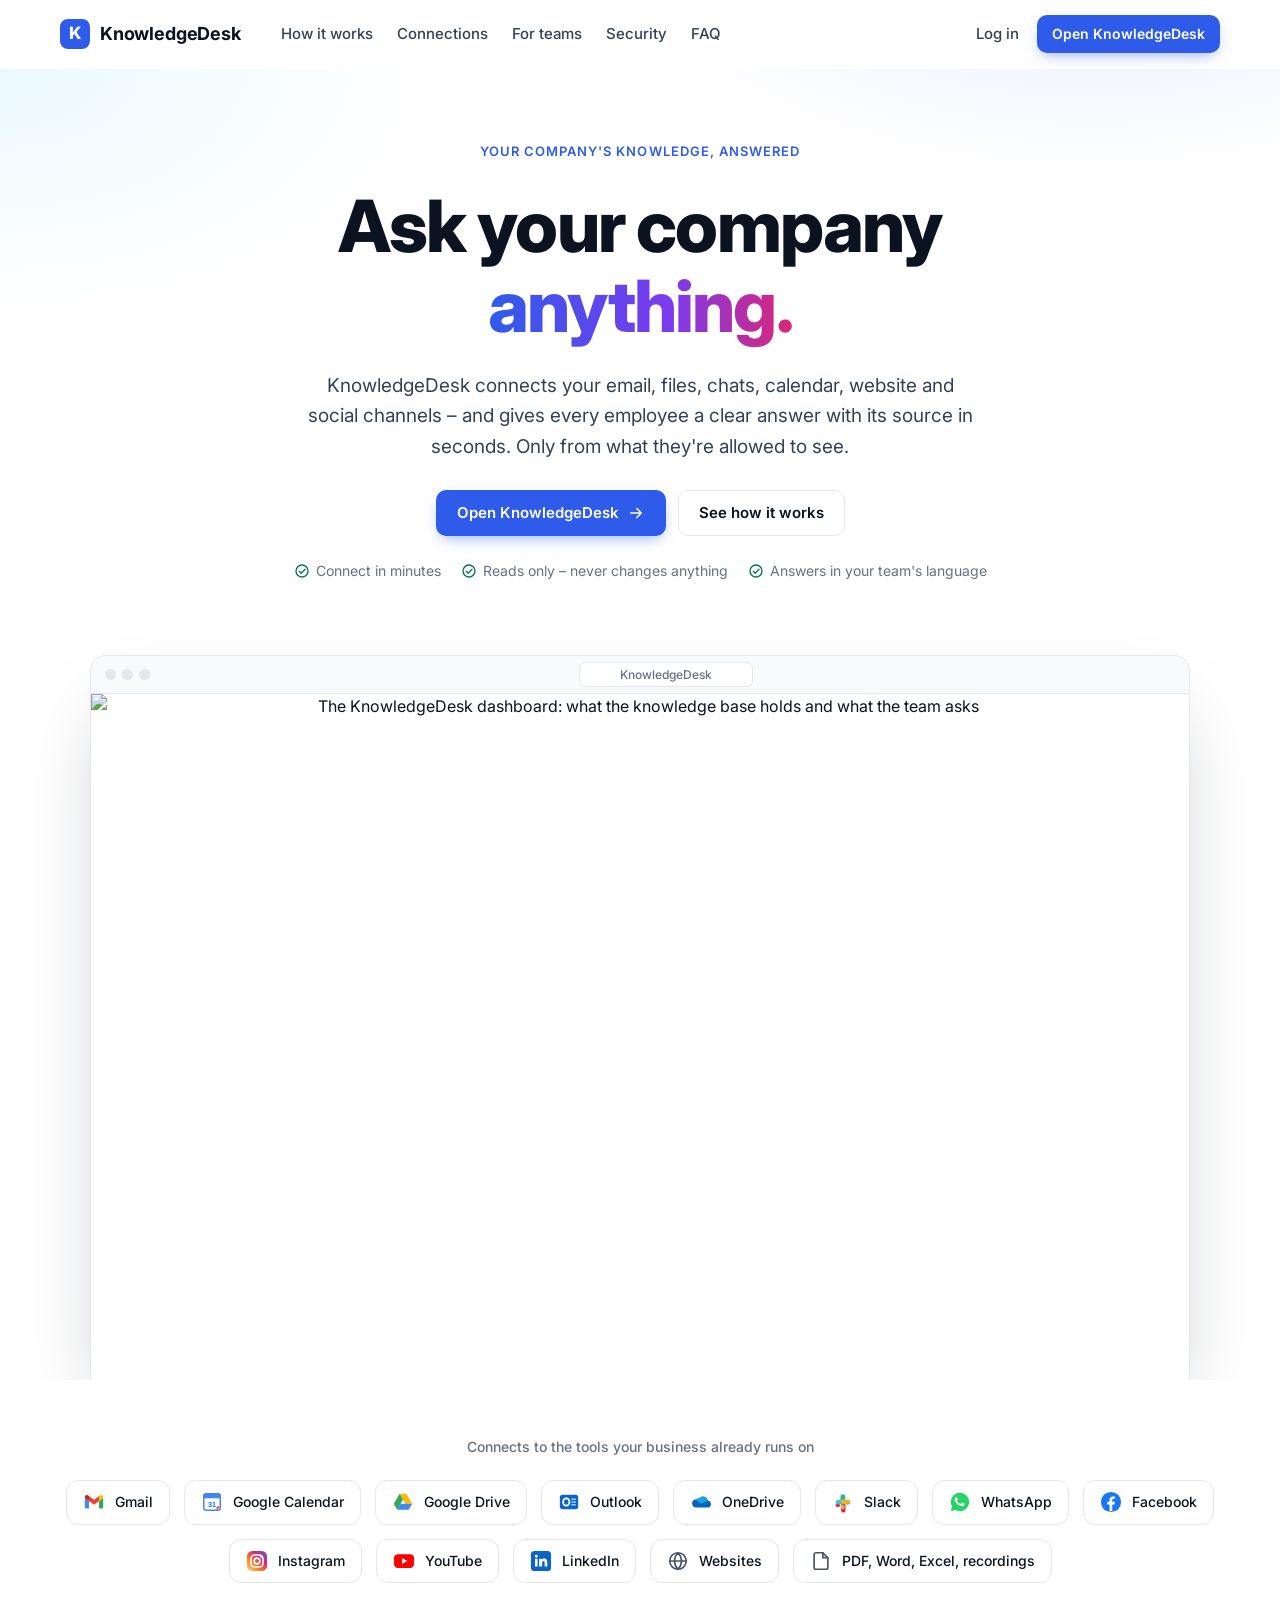
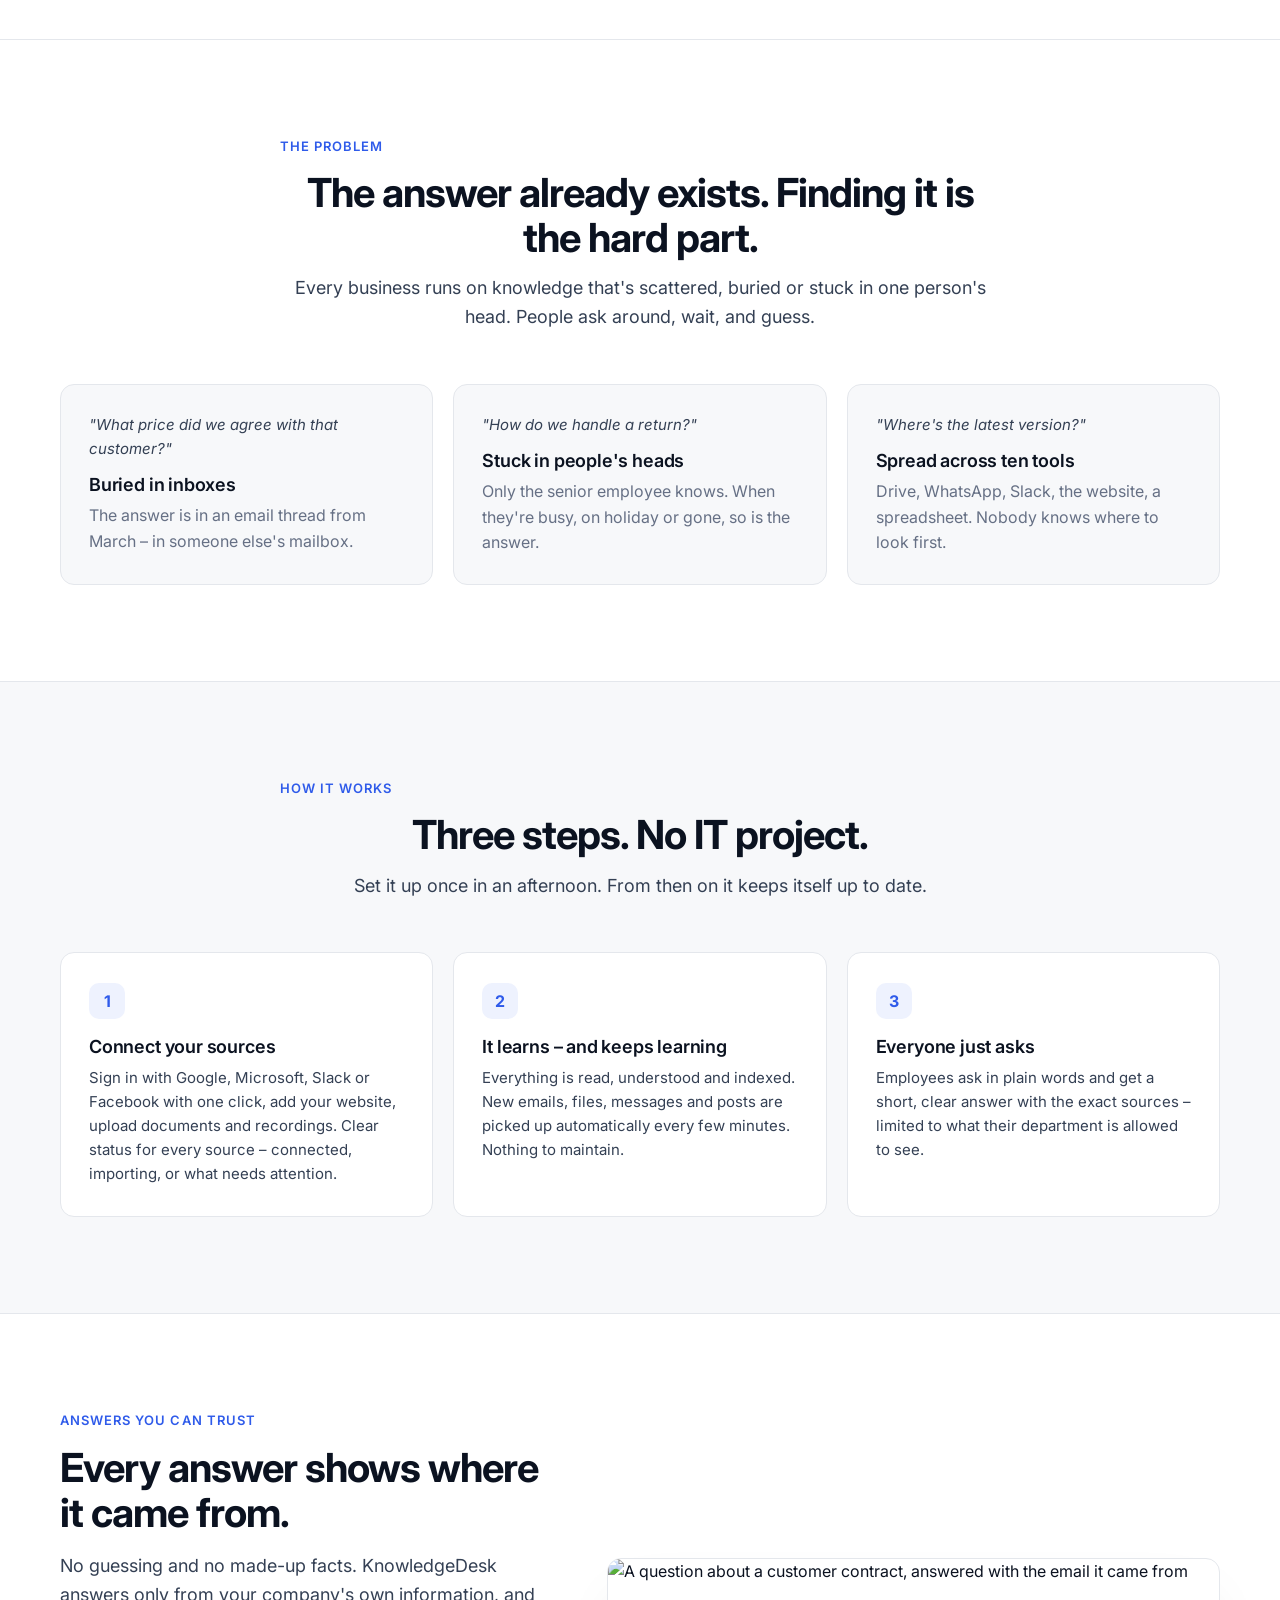
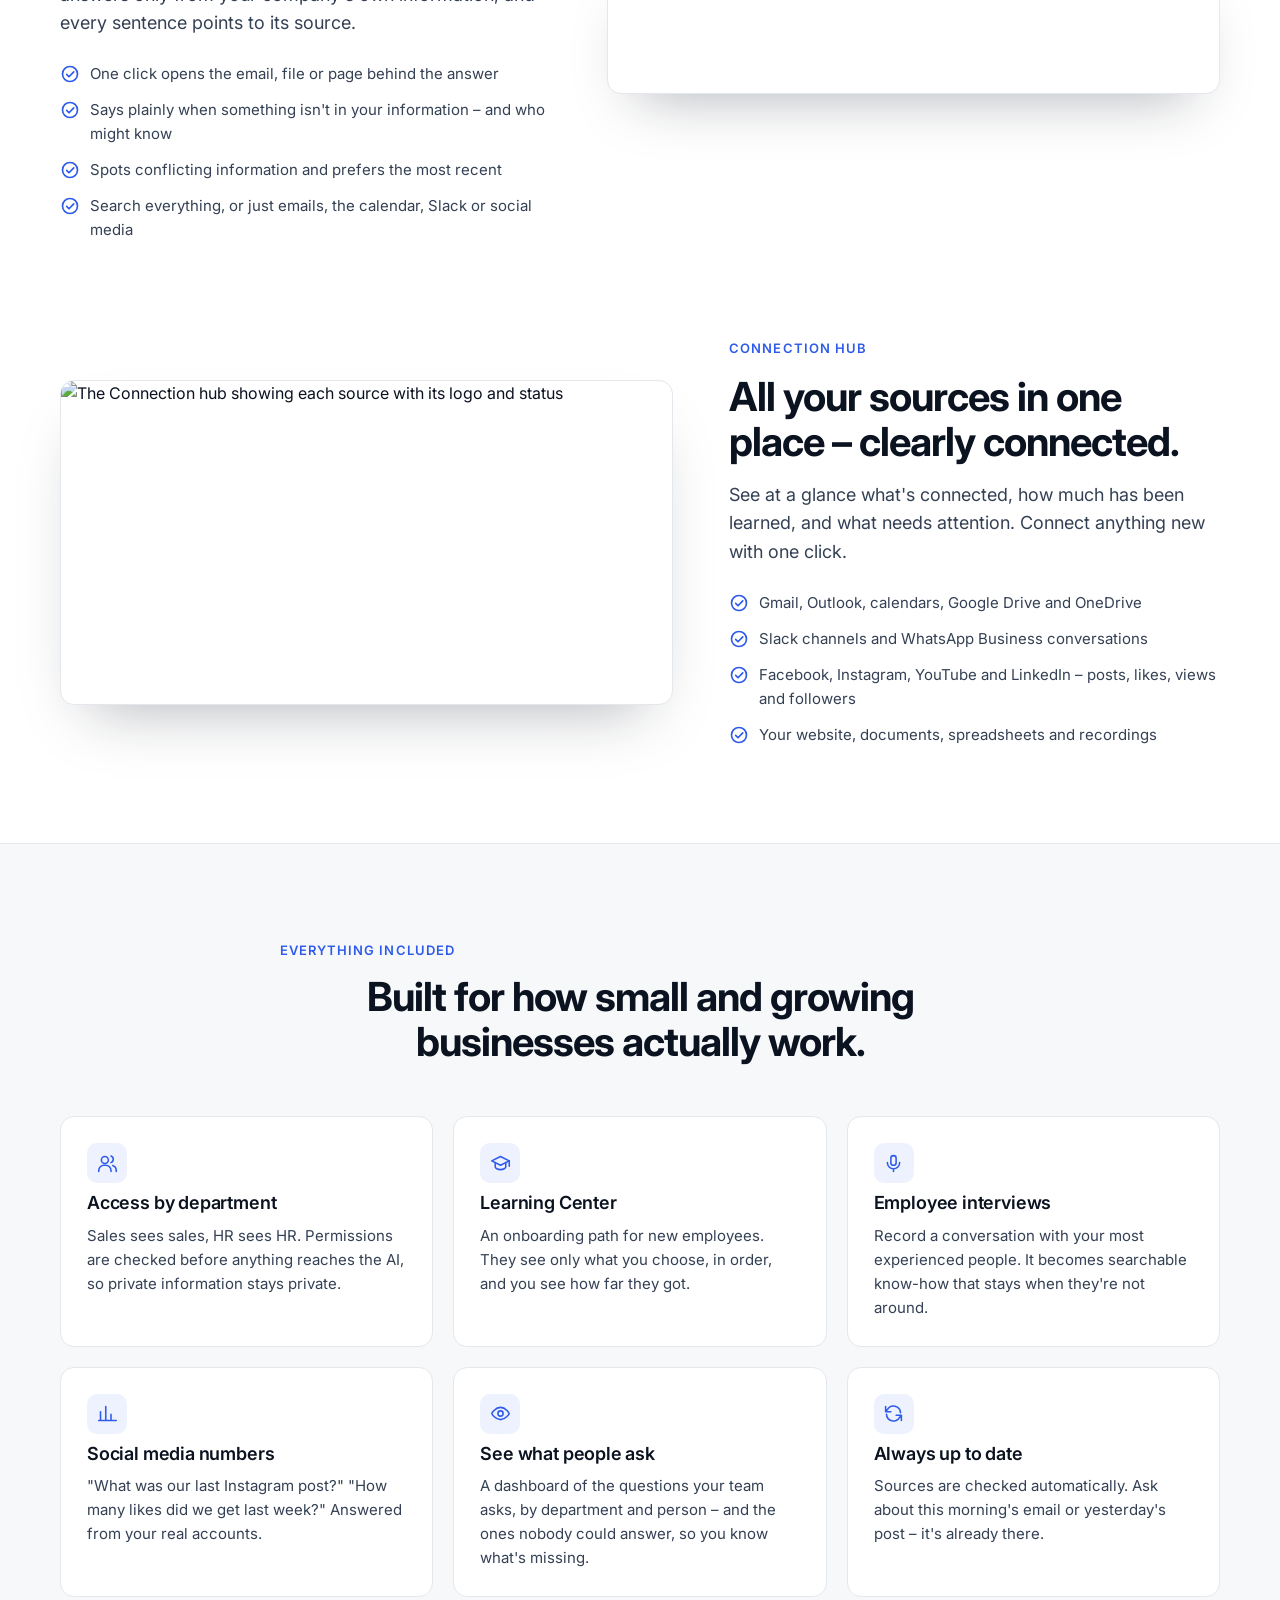
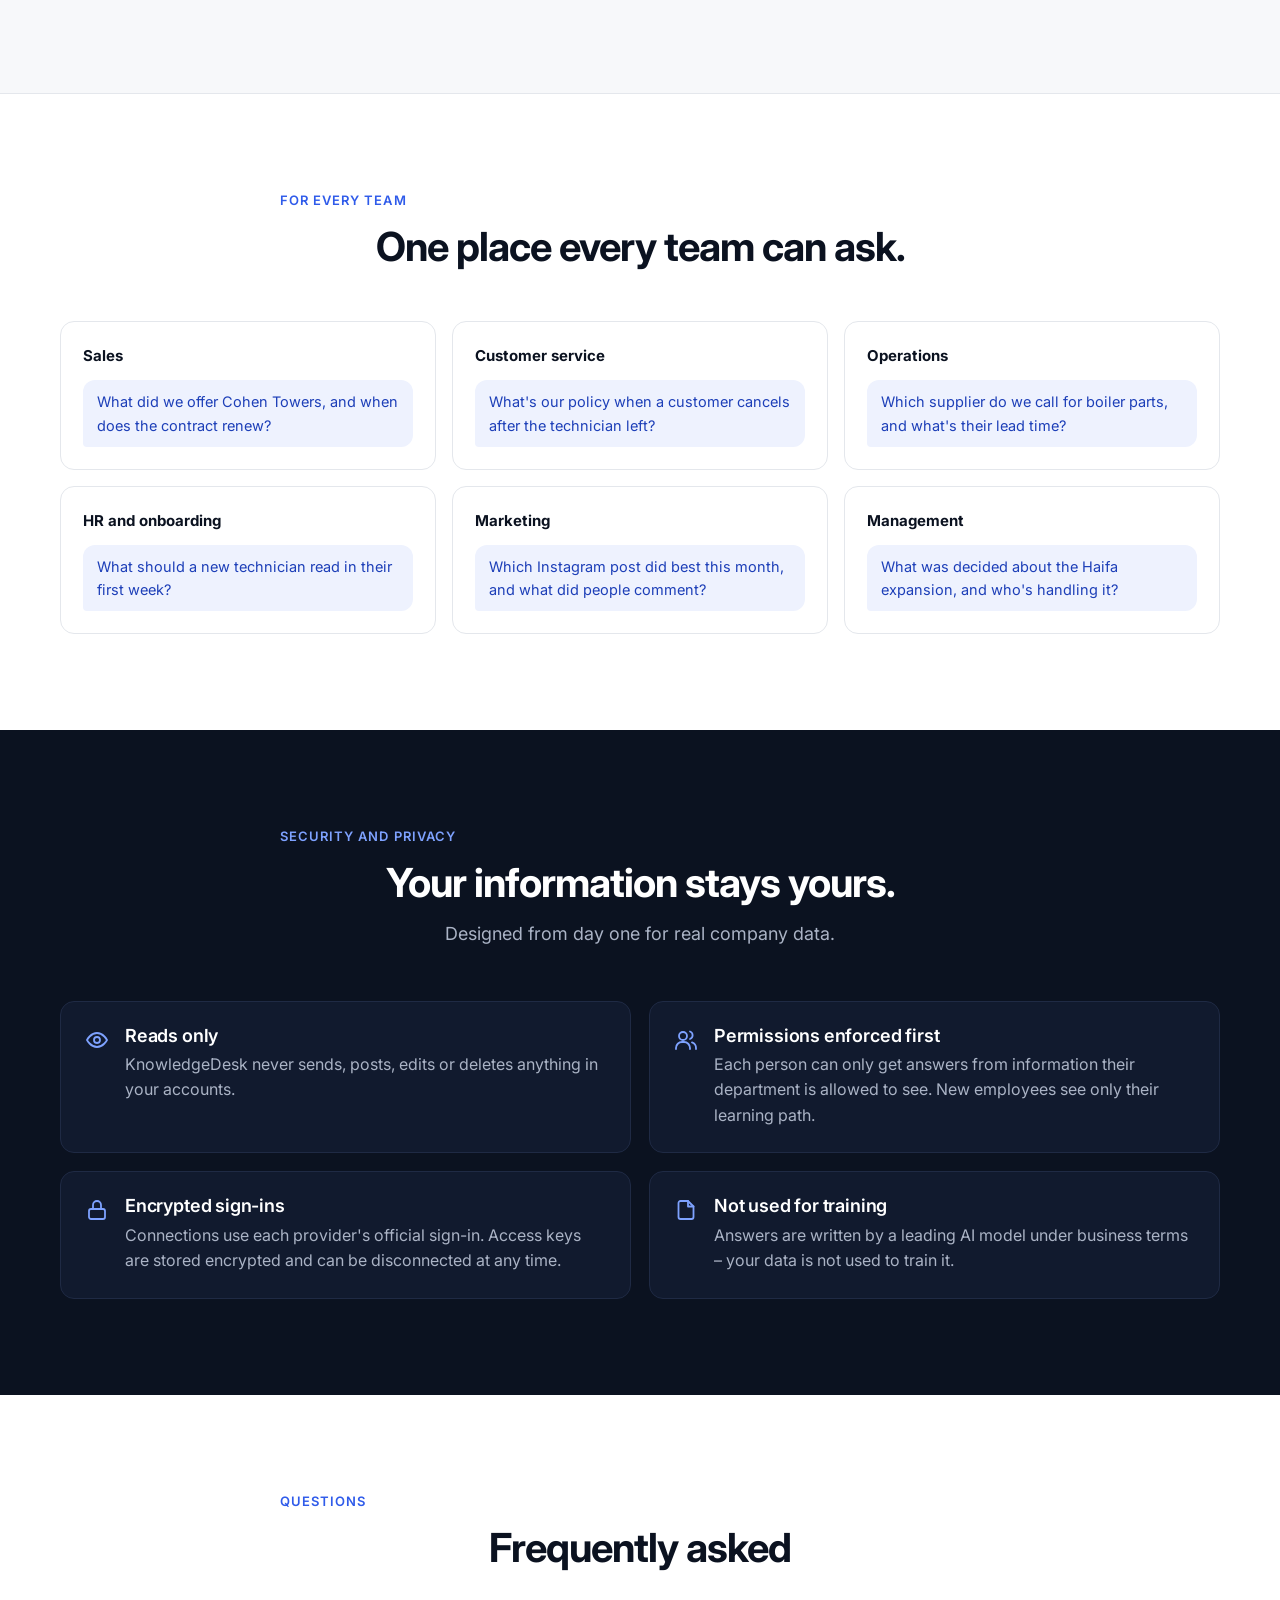
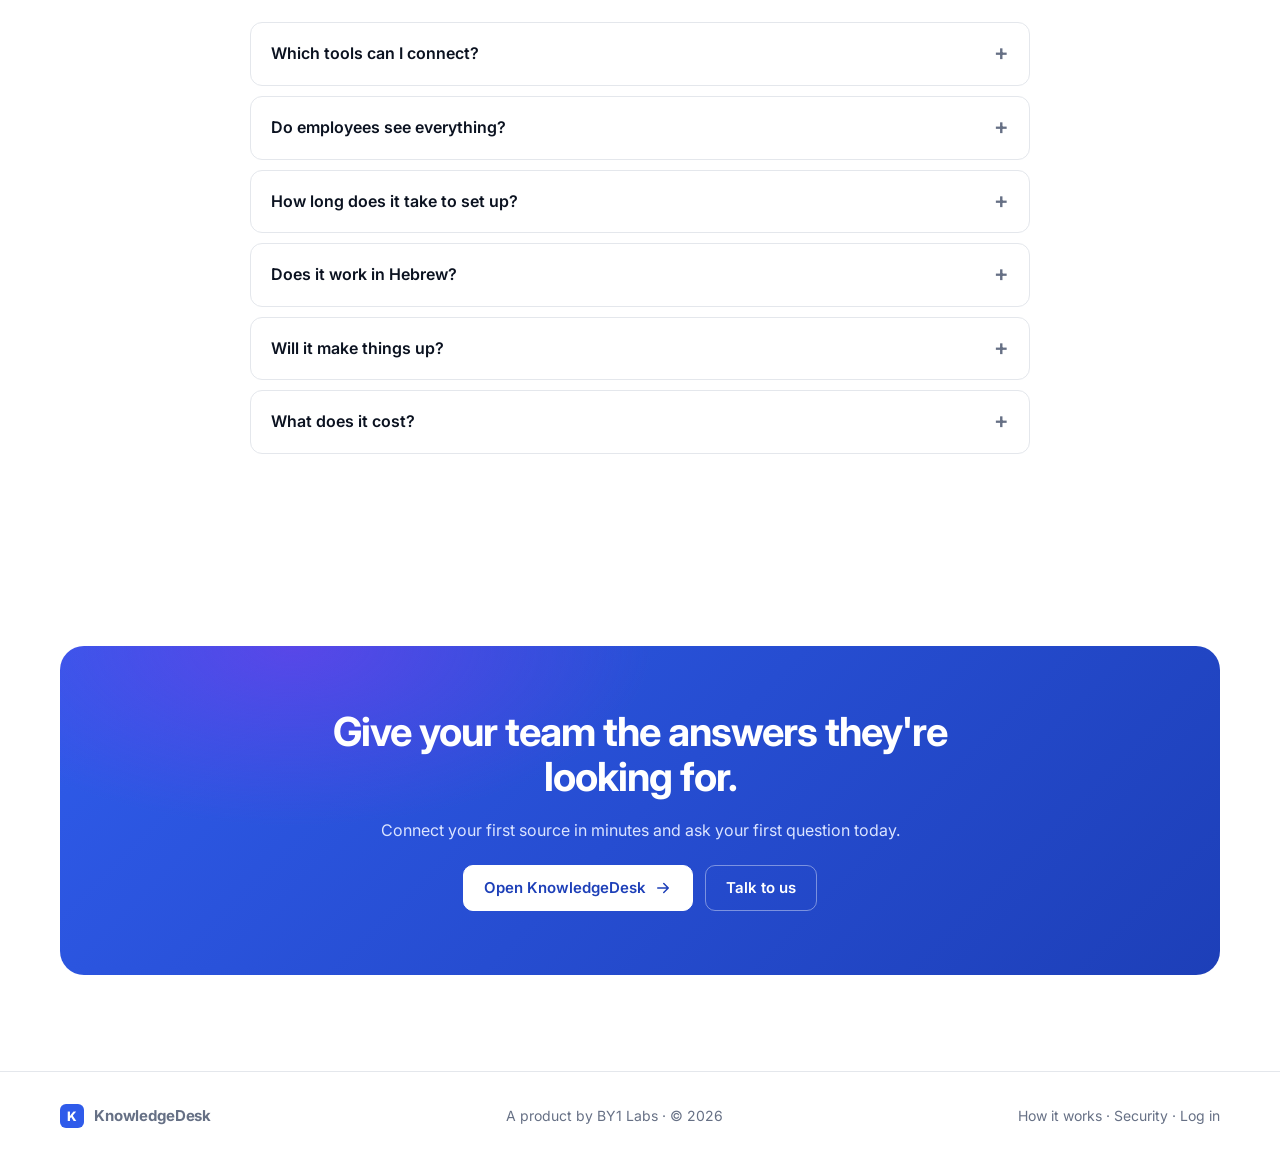
==== app/static/site/index.html @ 190771ae "v0.9.4: service logos everywhere, marketing page - Real logos for every connection (Gmail, Google Ca" ====
<!doctype html>
<html lang="en">
<head>
<meta charset="utf-8">
<meta name="viewport" content="width=device-width, initial-scale=1">
<title>KnowledgeDesk – Ask your company anything</title>
<meta name="description" content="KnowledgeDesk connects your email, files, chats, calendar, website and social channels, and gives every employee clear answers with sources – only from what they're allowed to see.">
<link rel="preconnect" href="https://fonts.googleapis.com">
<link rel="preconnect" href="https://fonts.gstatic.com" crossorigin>
<link href="https://fonts.googleapis.com/css2?family=Inter:wght@400;500;600;700;800&display=swap" rel="stylesheet">
<style>
  :root {
    --bg: #ffffff; --bg-2: #f7f8fa; --ink: #0b1220; --ink-2: #344054; --muted: #667085; --line: #e4e7ec;
    --accent: #2f5bea; --accent-2: #2349c9; --accent-soft: #eef2fe; --ok: #067647; --ok-soft: #ecfdf3;
    --dark: #0b1220; --dark-2: #111a2e; --radius: 14px;
  }
  * { box-sizing: border-box; }
  html { scroll-behavior: smooth; }
  body { margin: 0; font: 16px/1.6 Inter, system-ui, -apple-system, "Segoe UI", Roboto, Arial, sans-serif; color: var(--ink); background: var(--bg);
    -webkit-font-smoothing: antialiased; }
  a { color: inherit; }
  img { max-width: 100%; height: auto; display: block; }
  .wrap { width: min(1160px, 100% - 32px); margin: 0 auto; }
  h1, h2, h3 { letter-spacing: -.025em; line-height: 1.12; margin: 0; }
  h2 { font-size: clamp(28px, 4vw, 40px); font-weight: 700; }
  h3 { font-size: 18px; font-weight: 600; letter-spacing: -.01em; }
  p { margin: 0; }
  .eyebrow { display: inline-flex; align-items: center; gap: 8px; font-size: 13px; font-weight: 600; color: var(--accent); text-transform: uppercase; letter-spacing: .08em; }
  .lead { font-size: 18px; color: var(--ink-2); }
  .muted { color: var(--muted); }
  .btn { display: inline-flex; align-items: center; justify-content: center; gap: 8px; height: 46px; padding: 0 20px; border-radius: 10px; font-weight: 600;
    font-size: 15px; text-decoration: none; border: 1px solid transparent; cursor: pointer; transition: background .15s, border-color .15s, transform .15s; }
  .btn:hover { transform: translateY(-1px); }
  .btn.primary { background: var(--accent); color: #fff; box-shadow: 0 6px 16px -6px rgba(47, 91, 234, .6); }
  .btn.primary:hover { background: var(--accent-2); }
  .btn.ghost { background: #fff; border-color: var(--line); color: var(--ink); }
  .btn.ghost:hover { border-color: #c9ced8; }
  .btn.sm { height: 38px; padding: 0 14px; font-size: 14px; }
  .btn svg { width: 18px; height: 18px; }

  /* nav */
  header { position: sticky; top: 0; z-index: 10; background: rgba(255,255,255,.85); backdrop-filter: saturate(1.4) blur(10px); border-bottom: 1px solid transparent; transition: border-color .2s; }
  header.scrolled { border-bottom-color: var(--line); }
  .nav { display: flex; align-items: center; gap: 28px; height: 68px; }
  .logo { display: flex; align-items: center; gap: 10px; font-weight: 700; font-size: 18px; text-decoration: none; letter-spacing: -.01em; }
  .logo-mark { width: 30px; height: 30px; border-radius: 8px; background: var(--accent); color: #fff; display: grid; place-items: center; font-weight: 800; font-size: 17px; }
  .nav-links { display: flex; gap: 24px; margin-left: 12px; }
  .nav-links a { text-decoration: none; color: var(--ink-2); font-size: 15px; font-weight: 500; }
  .nav-links a:hover { color: var(--ink); }
  .nav-cta { margin-left: auto; display: flex; gap: 10px; align-items: center; }
  .nav-cta .login { text-decoration: none; font-weight: 500; font-size: 15px; color: var(--ink-2); padding: 0 8px; }
  @media (max-width: 900px) { .nav-links { display: none; } .nav-cta .login { display: none; } }
  .btn { white-space: nowrap; }
  .show-sm { display: none; }
  @media (max-width: 520px) { .hide-sm { display: none; } .show-sm { display: inline; } }

  /* hero */
  .hero { position: relative; overflow: hidden; padding: 72px 0 0; background:
    radial-gradient(800px 400px at 85% -10%, rgba(47,91,234,.12), transparent 60%),
    radial-gradient(700px 400px at 0% 0%, rgba(54,197,240,.10), transparent 60%); }
  .hero-grid { display: grid; gap: 24px; justify-items: center; text-align: center; }
  .hero h1 { font-size: clamp(40px, 6.4vw, 72px); font-weight: 800; max-width: 900px; }
  .hero h1 .grad { background: linear-gradient(90deg, #2f5bea, #7c3aed 60%, #db2777); -webkit-background-clip: text; background-clip: text; color: transparent; }
  .hero .lead { max-width: 680px; font-size: 19px; }
  .hero-ctas { display: flex; gap: 12px; flex-wrap: wrap; justify-content: center; margin-top: 4px; }
  .hero-notes { display: flex; gap: 20px; flex-wrap: wrap; justify-content: center; font-size: 14px; color: var(--muted); }
  .hero-notes span { display: inline-flex; align-items: center; gap: 6px; }
  .hero-notes svg { width: 16px; height: 16px; color: var(--ok); }
  .shot { margin-top: 48px; border-radius: 16px 16px 0 0; border: 1px solid var(--line); border-bottom: 0; background: #fff; overflow: hidden;
    box-shadow: 0 40px 80px -30px rgba(16, 24, 40, .35), 0 0 0 8px rgba(255,255,255,.6); width: min(1100px, 100%); }
  .shot .bar { display: flex; align-items: center; gap: 6px; height: 38px; padding: 0 14px; border-bottom: 1px solid var(--line); background: #f9fafb; }
  .shot .bar i { width: 11px; height: 11px; border-radius: 50%; background: #e4e7ec; }
  .shot .bar b { margin: 0 auto; font-size: 12px; font-weight: 500; color: var(--muted); background: #fff; border: 1px solid var(--line); border-radius: 6px; padding: 2px 40px; }

  /* logos */
  .logos { padding: 56px 0; border-bottom: 1px solid var(--line); }
  .logos p { text-align: center; font-size: 14px; font-weight: 500; color: var(--muted); margin-bottom: 22px; }
  .logo-row { display: flex; flex-wrap: wrap; justify-content: center; gap: 14px; }
  .logo-chip { display: inline-flex; align-items: center; gap: 10px; padding: 10px 16px; border: 1px solid var(--line); border-radius: 12px; background: #fff; font-size: 14px; font-weight: 500; }
  .logo-chip svg { width: 22px; height: 22px; }

  section.block { padding: 96px 0; }
  .center { text-align: center; }
  .head { display: grid; gap: 14px; max-width: 720px; margin: 0 auto 52px; text-align: center; }

  /* problem */
  .problems { display: grid; grid-template-columns: repeat(3, 1fr); gap: 20px; }
  .problem { padding: 28px; border-radius: var(--radius); background: var(--bg-2); border: 1px solid var(--line); }
  .problem .q { font-size: 15px; color: var(--ink-2); font-style: italic; margin-bottom: 14px; }
  .problem h3 { margin-bottom: 8px; }

  /* steps */
  .steps { display: grid; grid-template-columns: repeat(3, 1fr); gap: 20px; counter-reset: s; }
  .step { position: relative; padding: 30px 28px; border-radius: var(--radius); border: 1px solid var(--line); background: #fff; }
  .step .n { width: 36px; height: 36px; border-radius: 10px; background: var(--accent-soft); color: var(--accent); font-weight: 700; display: grid; place-items: center; margin-bottom: 18px; }
  .step h3 { margin-bottom: 8px; }
  .step p { color: var(--ink-2); font-size: 15px; }

  /* feature split */
  .split { display: grid; grid-template-columns: 1fr 1.25fr; gap: 56px; align-items: center; }
  .split.rev { grid-template-columns: 1.25fr 1fr; }
  .split.rev .text { order: 2; }
  .split .text { display: grid; gap: 16px; }
  .split ul { list-style: none; padding: 0; margin: 8px 0 0; display: grid; gap: 12px; }
  .split li { display: flex; gap: 10px; color: var(--ink-2); font-size: 15px; }
  .split li svg { flex: none; width: 20px; height: 20px; color: var(--accent); margin-top: 2px; }
  .frame { border-radius: 14px; overflow: hidden; border: 1px solid var(--line); box-shadow: 0 30px 60px -30px rgba(16, 24, 40, .35); background: #fff; }

  /* features grid */
  .features { display: grid; grid-template-columns: repeat(3, 1fr); gap: 20px; }
  .feature { padding: 26px; border-radius: var(--radius); border: 1px solid var(--line); background: #fff; display: grid; gap: 10px; align-content: start; }
  .feature .ico { width: 40px; height: 40px; border-radius: 10px; display: grid; place-items: center; background: var(--accent-soft); color: var(--accent); }
  .feature .ico svg { width: 21px; height: 21px; }
  .feature p { color: var(--ink-2); font-size: 15px; }

  /* teams */
  .tinted { background: var(--bg-2); border-top: 1px solid var(--line); border-bottom: 1px solid var(--line); }
  .teams { display: grid; grid-template-columns: repeat(3, 1fr); gap: 16px; }
  .team { background: #fff; border: 1px solid var(--line); border-radius: var(--radius); padding: 22px; display: grid; gap: 12px; }
  .team b { font-size: 15px; }
  .bubble { background: var(--accent-soft); color: #1d3fb8; border-radius: 12px 12px 12px 4px; padding: 10px 14px; font-size: 14.5px; }

  /* security */
  .dark { background: var(--dark); color: #e6e9f0; }
  .dark h2 { color: #fff; }
  .dark .lead, .dark p { color: #aab3c5; }
  .sec-grid { display: grid; grid-template-columns: repeat(2, 1fr); gap: 18px; }
  .sec { padding: 24px; border-radius: var(--radius); background: var(--dark-2); border: 1px solid #1f2a44; display: flex; gap: 16px; }
  .sec svg { flex: none; width: 24px; height: 24px; color: #7ea2ff; margin-top: 2px; }
  .sec h3 { color: #fff; margin-bottom: 6px; }

  /* faq */
  .faq { max-width: 780px; margin: 0 auto; display: grid; gap: 10px; }
  details { border: 1px solid var(--line); border-radius: 12px; padding: 0 20px; background: #fff; }
  summary { cursor: pointer; list-style: none; padding: 18px 0; font-weight: 600; display: flex; justify-content: space-between; gap: 16px; }
  summary::-webkit-details-marker { display: none; }
  summary::after { content: "+"; font-size: 22px; line-height: 1; color: var(--muted); }
  details[open] summary::after { content: "–"; }
  details p { padding: 0 0 18px; color: var(--ink-2); }

  /* cta */
  .cta { padding: 96px 0; }
  .cta-box { border-radius: 24px; padding: 64px 32px; text-align: center; color: #fff; display: grid; gap: 18px; justify-items: center;
    background: radial-gradient(600px 300px at 20% 0%, rgba(124,58,237,.55), transparent 60%), linear-gradient(135deg, #2f5bea, #1d3fb8); }
  .cta-box h2 { color: #fff; max-width: 640px; }
  .cta-box p { color: #dbe4ff; max-width: 560px; }
  .cta-box .btn.ghost { background: transparent; color: #fff; border-color: rgba(255,255,255,.4); }
  footer { border-top: 1px solid var(--line); padding: 32px 0; font-size: 14px; color: var(--muted); }
  footer .wrap { display: flex; justify-content: space-between; gap: 16px; flex-wrap: wrap; align-items: center; }
  footer a { text-decoration: none; }
  footer a:hover { color: var(--ink); }

  @media (max-width: 900px) {
    .problems, .steps, .features, .teams, .sec-grid { grid-template-columns: 1fr; }
    .split, .split.rev { grid-template-columns: 1fr; gap: 28px; }
    .split.rev .text { order: 0; }
    section.block { padding: 64px 0; }
    .hero { padding-top: 48px; }
  }
</style>
</head>
<body>
<svg width="0" height="0" style="position:absolute" aria-hidden="true">
  <symbol id="i-check" viewBox="0 0 24 24" fill="none" stroke="currentColor" stroke-width="2" stroke-linecap="round" stroke-linejoin="round"><circle cx="12" cy="12" r="9"/><path d="m8 12.5 2.8 2.8L16.5 9.5"/></symbol>
  <symbol id="i-arrow" viewBox="0 0 24 24" fill="none" stroke="currentColor" stroke-width="2" stroke-linecap="round" stroke-linejoin="round"><path d="M5 12h14M13 6l6 6-6 6"/></symbol>
  <symbol id="i-quote" viewBox="0 0 24 24" fill="none" stroke="currentColor" stroke-width="1.8" stroke-linecap="round" stroke-linejoin="round"><path d="M21 15a2 2 0 0 1-2 2H8l-5 4V5a2 2 0 0 1 2-2h14a2 2 0 0 1 2 2z"/><path d="M8 9h8M8 13h5"/></symbol>
  <symbol id="i-lock" viewBox="0 0 24 24" fill="none" stroke="currentColor" stroke-width="1.8" stroke-linecap="round" stroke-linejoin="round"><rect x="4" y="11" width="16" height="10" rx="2"/><path d="M8 11V7a4 4 0 0 1 8 0v4"/></symbol>
  <symbol id="i-refresh" viewBox="0 0 24 24" fill="none" stroke="currentColor" stroke-width="1.8" stroke-linecap="round" stroke-linejoin="round"><path d="M20 11a8 8 0 0 0-14.9-3.5L3 10M3 4v6h6M4 13a8 8 0 0 0 14.9 3.5L21 14M21 20v-6h-6"/></symbol>
  <symbol id="i-people" viewBox="0 0 24 24" fill="none" stroke="currentColor" stroke-width="1.8" stroke-linecap="round" stroke-linejoin="round"><circle cx="9" cy="8" r="4"/><path d="M2 21v-1a6 6 0 0 1 6-6h2a6 6 0 0 1 6 6v1"/><path d="M16 3.5a4 4 0 0 1 0 7.5"/><path d="M22 21v-1a6 6 0 0 0-4-5.6"/></symbol>
  <symbol id="i-learn" viewBox="0 0 24 24" fill="none" stroke="currentColor" stroke-width="1.8" stroke-linecap="round" stroke-linejoin="round"><path d="m2 9 10-5 10 5-10 5z"/><path d="M6 11v5c0 1.5 2.7 3 6 3s6-1.5 6-3v-5M22 9v6"/></symbol>
  <symbol id="i-mic" viewBox="0 0 24 24" fill="none" stroke="currentColor" stroke-width="1.8" stroke-linecap="round" stroke-linejoin="round"><rect x="9" y="3" width="6" height="11" rx="3"/><path d="M5 11a7 7 0 0 0 14 0M12 18v3"/></symbol>
  <symbol id="i-chart" viewBox="0 0 24 24" fill="none" stroke="currentColor" stroke-width="1.8" stroke-linecap="round" stroke-linejoin="round"><path d="M4 20V10M10 20V4M16 20v-7M22 20H2"/></symbol>
  <symbol id="i-eye" viewBox="0 0 24 24" fill="none" stroke="currentColor" stroke-width="1.8" stroke-linecap="round" stroke-linejoin="round"><path d="M2 12s3.6-7 10-7 10 7 10 7-3.6 7-10 7S2 12 2 12z"/><circle cx="12" cy="12" r="3"/></symbol>
  <symbol id="i-globe" viewBox="0 0 24 24" fill="none" stroke="currentColor" stroke-width="1.8" stroke-linecap="round" stroke-linejoin="round"><circle cx="12" cy="12" r="9"/><path d="M3 12h18M12 3c2.5 2.6 3.8 5.6 3.8 9s-1.3 6.4-3.8 9c-2.5-2.6-3.8-5.6-3.8-9S9.5 5.6 12 3z"/></symbol>
  <symbol id="i-file" viewBox="0 0 24 24" fill="none" stroke="currentColor" stroke-width="1.8" stroke-linecap="round" stroke-linejoin="round"><path d="M14 3H6.5a2 2 0 0 0-2 2v14a2 2 0 0 0 2 2h11a2 2 0 0 0 2-2V8.5z"/><path d="M14 3v5.5h5.5"/></symbol>
</svg>

<header id="top">
  <div class="wrap nav">
    <a class="logo" href="#top"><span class="logo-mark">K</span>KnowledgeDesk</a>
    <nav class="nav-links" aria-label="Main">
      <a href="#how">How it works</a><a href="#connections">Connections</a><a href="#teams">For teams</a><a href="#security">Security</a><a href="#faq">FAQ</a>
    </nav>
    <div class="nav-cta"><a class="login" href="/">Log in</a><a class="btn primary sm" href="/"><span class="hide-sm">Open KnowledgeDesk</span><span class="show-sm">Open app</span></a></div>
  </div>
</header>

<main>
  <section class="hero">
    <div class="wrap hero-grid">
      <span class="eyebrow">Your company's knowledge, answered</span>
      <h1>Ask your company <span class="grad">anything.</span></h1>
      <p class="lead">KnowledgeDesk connects your email, files, chats, calendar, website and social channels – and gives every employee a clear answer with its source in seconds. Only from what they're allowed to see.</p>
      <div class="hero-ctas">
        <a class="btn primary" href="/">Open KnowledgeDesk <svg><use href="#i-arrow"/></svg></a>
        <a class="btn ghost" href="#how">See how it works</a>
      </div>
      <div class="hero-notes">
        <span><svg><use href="#i-check"/></svg>Connect in minutes</span>
        <span><svg><use href="#i-check"/></svg>Reads only – never changes anything</span>
        <span><svg><use href="#i-check"/></svg>Answers in your team's language</span>
      </div>
      <div class="shot"><div class="bar"><i></i><i></i><i></i><b>KnowledgeDesk</b></div>
        <img src="/static/site/img/home.png" alt="The KnowledgeDesk dashboard: what the knowledge base holds and what the team asks" width="1440" height="900"></div>
    </div>
  </section>

  <section class="logos" id="connections">
    <div class="wrap">
      <p>Connects to the tools your business already runs on</p>
      <div class="logo-row" id="logo-row"></div>
    </div>
  </section>

  <section class="block">
    <div class="wrap">
      <div class="head"><span class="eyebrow">The problem</span>
        <h2>The answer already exists. Finding it is the hard part.</h2>
        <p class="lead">Every business runs on knowledge that's scattered, buried or stuck in one person's head. People ask around, wait, and guess.</p></div>
      <div class="problems">
        <div class="problem"><p class="q">"What price did we agree with that customer?"</p><h3>Buried in inboxes</h3><p class="muted">The answer is in an email thread from March – in someone else's mailbox.</p></div>
        <div class="problem"><p class="q">"How do we handle a return?"</p><h3>Stuck in people's heads</h3><p class="muted">Only the senior employee knows. When they're busy, on holiday or gone, so is the answer.</p></div>
        <div class="problem"><p class="q">"Where's the latest version?"</p><h3>Spread across ten tools</h3><p class="muted">Drive, WhatsApp, Slack, the website, a spreadsheet. Nobody knows where to look first.</p></div>
      </div>
    </div>
  </section>

  <section class="block tinted" id="how">
    <div class="wrap">
      <div class="head"><span class="eyebrow">How it works</span><h2>Three steps. No IT project.</h2>
        <p class="lead">Set it up once in an afternoon. From then on it keeps itself up to date.</p></div>
      <div class="steps">
        <div class="step"><div class="n">1</div><h3>Connect your sources</h3><p>Sign in with Google, Microsoft, Slack or Facebook with one click, add your website, upload documents and recordings. Clear status for every source – connected, importing, or what needs attention.</p></div>
        <div class="step"><div class="n">2</div><h3>It learns – and keeps learning</h3><p>Everything is read, understood and indexed. New emails, files, messages and posts are picked up automatically every few minutes. Nothing to maintain.</p></div>
        <div class="step"><div class="n">3</div><h3>Everyone just asks</h3><p>Employees ask in plain words and get a short, clear answer with the exact sources – limited to what their department is allowed to see.</p></div>
      </div>
    </div>
  </section>

  <section class="block">
    <div class="wrap split">
      <div class="text"><span class="eyebrow">Answers you can trust</span>
        <h2>Every answer shows where it came from.</h2>
        <p class="lead">No guessing and no made-up facts. KnowledgeDesk answers only from your company's own information, and every sentence points to its source.</p>
        <ul>
          <li><svg><use href="#i-check"/></svg>One click opens the email, file or page behind the answer</li>
          <li><svg><use href="#i-check"/></svg>Says plainly when something isn't in your information – and who might know</li>
          <li><svg><use href="#i-check"/></svg>Spots conflicting information and prefers the most recent</li>
          <li><svg><use href="#i-check"/></svg>Search everything, or just emails, the calendar, Slack or social media</li>
        </ul></div>
      <div class="frame"><img src="/static/site/img/ask-answer.png" alt="A question about a customer contract, answered with the email it came from" loading="lazy" width="2110" height="465"></div>
    </div>
  </section>

  <section class="block" style="padding-top:0">
    <div class="wrap split rev">
      <div class="text"><span class="eyebrow">Connection hub</span>
        <h2>All your sources in one place – clearly connected.</h2>
        <p class="lead">See at a glance what's connected, how much has been learned, and what needs attention. Connect anything new with one click.</p>
        <ul>
          <li><svg><use href="#i-check"/></svg>Gmail, Outlook, calendars, Google Drive and OneDrive</li>
          <li><svg><use href="#i-check"/></svg>Slack channels and WhatsApp Business conversations</li>
          <li><svg><use href="#i-check"/></svg>Facebook, Instagram, YouTube and LinkedIn – posts, likes, views and followers</li>
          <li><svg><use href="#i-check"/></svg>Your website, documents, spreadsheets and recordings</li>
        </ul></div>
      <div class="frame"><img src="/static/site/img/hub.png" alt="The Connection hub showing each source with its logo and status" loading="lazy" width="2110" height="1115"></div>
    </div>
  </section>

  <section class="block tinted">
    <div class="wrap">
      <div class="head"><span class="eyebrow">Everything included</span><h2>Built for how small and growing businesses actually work.</h2></div>
      <div class="features">
        <div class="feature"><span class="ico"><svg><use href="#i-people"/></svg></span><h3>Access by department</h3><p>Sales sees sales, HR sees HR. Permissions are checked before anything reaches the AI, so private information stays private.</p></div>
        <div class="feature"><span class="ico"><svg><use href="#i-learn"/></svg></span><h3>Learning Center</h3><p>An onboarding path for new employees. They see only what you choose, in order, and you see how far they got.</p></div>
        <div class="feature"><span class="ico"><svg><use href="#i-mic"/></svg></span><h3>Employee interviews</h3><p>Record a conversation with your most experienced people. It becomes searchable know-how that stays when they're not around.</p></div>
        <div class="feature"><span class="ico"><svg><use href="#i-chart"/></svg></span><h3>Social media numbers</h3><p>"What was our last Instagram post?" "How many likes did we get last week?" Answered from your real accounts.</p></div>
        <div class="feature"><span class="ico"><svg><use href="#i-eye"/></svg></span><h3>See what people ask</h3><p>A dashboard of the questions your team asks, by department and person – and the ones nobody could answer, so you know what's missing.</p></div>
        <div class="feature"><span class="ico"><svg><use href="#i-refresh"/></svg></span><h3>Always up to date</h3><p>Sources are checked automatically. Ask about this morning's email or yesterday's post – it's already there.</p></div>
      </div>
    </div>
  </section>

  <section class="block" id="teams">
    <div class="wrap">
      <div class="head"><span class="eyebrow">For every team</span><h2>One place every team can ask.</h2></div>
      <div class="teams">
        <div class="team"><b>Sales</b><div class="bubble">What did we offer Cohen Towers, and when does the contract renew?</div></div>
        <div class="team"><b>Customer service</b><div class="bubble">What's our policy when a customer cancels after the technician left?</div></div>
        <div class="team"><b>Operations</b><div class="bubble">Which supplier do we call for boiler parts, and what's their lead time?</div></div>
        <div class="team"><b>HR and onboarding</b><div class="bubble">What should a new technician read in their first week?</div></div>
        <div class="team"><b>Marketing</b><div class="bubble">Which Instagram post did best this month, and what did people comment?</div></div>
        <div class="team"><b>Management</b><div class="bubble">What was decided about the Haifa expansion, and who's handling it?</div></div>
      </div>
    </div>
  </section>

  <section class="block dark" id="security">
    <div class="wrap">
      <div class="head"><span class="eyebrow" style="color:#7ea2ff">Security and privacy</span><h2>Your information stays yours.</h2>
        <p class="lead">Designed from day one for real company data.</p></div>
      <div class="sec-grid">
        <div class="sec"><svg><use href="#i-eye"/></svg><div><h3>Reads only</h3><p>KnowledgeDesk never sends, posts, edits or deletes anything in your accounts.</p></div></div>
        <div class="sec"><svg><use href="#i-people"/></svg><div><h3>Permissions enforced first</h3><p>Each person can only get answers from information their department is allowed to see. New employees see only their learning path.</p></div></div>
        <div class="sec"><svg><use href="#i-lock"/></svg><div><h3>Encrypted sign-ins</h3><p>Connections use each provider's official sign-in. Access keys are stored encrypted and can be disconnected at any time.</p></div></div>
        <div class="sec"><svg><use href="#i-file"/></svg><div><h3>Not used for training</h3><p>Answers are written by a leading AI model under business terms – your data is not used to train it.</p></div></div>
      </div>
    </div>
  </section>

  <section class="block" id="faq">
    <div class="wrap">
      <div class="head"><span class="eyebrow">Questions</span><h2>Frequently asked</h2></div>
      <div class="faq">
        <details><summary>Which tools can I connect?</summary><p>Gmail, Google Calendar, Google Drive, Outlook mail and calendar, OneDrive, Slack, WhatsApp Business, Facebook Pages, Instagram, YouTube, LinkedIn (by import), any website, and files: PDF, Word, Excel, PowerPoint, text, emails and audio or video recordings. Personal and group WhatsApp chats can be imported from the phone.</p></details>
        <details><summary>Do employees see everything?</summary><p>No. You decide who can find each source – everyone, or specific departments. Answers are built only from what the person asking is allowed to see. New employees can be limited to the Learning Center only.</p></details>
        <details><summary>How long does it take to set up?</summary><p>Most businesses connect their main accounts and website in under an hour. Importing runs in the background, and you can start asking right away.</p></details>
        <details><summary>Does it work in Hebrew?</summary><p>Yes. Ask in Hebrew or English and the answer comes back in the language you asked in – even when the sources are in the other language.</p></details>
        <details><summary>Will it make things up?</summary><p>It's built not to. It answers only from your information, shows the source for every fact, and says plainly when it couldn't find something.</p></details>
        <details><summary>What does it cost?</summary><p>A simple monthly plan, starting with small teams and growing with you. We're onboarding our first customers now – talk to us for early access.</p></details>
      </div>
    </div>
  </section>

  <section class="cta">
    <div class="wrap">
      <div class="cta-box">
        <h2>Give your team the answers they're looking for.</h2>
        <p>Connect your first source in minutes and ask your first question today.</p>
        <div class="hero-ctas"><a class="btn ghost" style="background:#fff;color:#1d3fb8;border-color:#fff" href="/">Open KnowledgeDesk <svg><use href="#i-arrow"/></svg></a>
          <a class="btn ghost" href="https://by1labs.com" target="_blank" rel="noopener">Talk to us</a></div>
      </div>
    </div>
  </section>
</main>

<footer>
  <div class="wrap">
    <a class="logo" href="#top" style="font-size:15px"><span class="logo-mark" style="width:24px;height:24px;font-size:13px;border-radius:6px">K</span>KnowledgeDesk</a>
    <span>A product by <a href="https://by1labs.com" target="_blank" rel="noopener">BY1 Labs</a> · © <span id="year">2026</span></span>
    <span><a href="#how">How it works</a> · <a href="#security">Security</a> · <a href="/">Log in</a></span>
  </div>
</footer>

<script>
  // Service logos (same marks as in the product)
  const L = {
    Gmail: '<path fill="#4285F4" d="M3.5 19h3V11L2 7.6v9.9c0 .8.7 1.5 1.5 1.5z"/><path fill="#34A853" d="M17.5 19h3c.8 0 1.5-.7 1.5-1.5V7.6L17.5 11z"/><path fill="#FBBC04" d="M17.5 5.5V11L22 7.6V6.3c0-1.7-1.9-2.6-3.2-1.6z"/><path fill="#EA4335" d="M6.5 11V5.5L12 9.6l5.5-4.1V11L12 15.1z"/><path fill="#C5221F" d="M2 6.3v1.3L6.5 11V5.5L5.2 4.7C3.9 3.7 2 4.6 2 6.3z"/>',
    "Google Calendar": '<rect x="3" y="3" width="18" height="18" rx="2.5" fill="#fff" stroke="#4285F4" stroke-width="1.6"/><path fill="#4285F4" d="M3 6a3 3 0 0 1 3-3h12a3 3 0 0 1 3 3v2H3z"/><path fill="#EA4335" d="M17 21l4-4h-4z"/><text x="12" y="17.6" text-anchor="middle" font-family="Arial,Helvetica,sans-serif" font-weight="700" font-size="8" fill="#1A73E8">31</text>',
    "Google Drive": '<path fill="#FBBC04" d="M8.3 3h7.4L22 14h-7.4z"/><path fill="#34A853" d="M8.3 3 12 9.4 5.7 20.5 2 14z"/><path fill="#4285F4" d="M5.7 20.5 9.4 14H22l-3.7 6.5z"/>',
    Outlook: '<rect x="2" y="4" width="20" height="16" rx="3" fill="#0A64C9"/><ellipse cx="9" cy="12" rx="3.4" ry="4" fill="none" stroke="#fff" stroke-width="2"/><path d="M14.5 9h5M14.5 12h5M14.5 15h5" stroke="#9DCBFF" stroke-width="1.6"/>',
    OneDrive: '<path fill="#0364B8" d="M10 8.2a5.2 5.2 0 0 1 9.4 2.4 3.7 3.7 0 0 1-.6 7.4H6.6A4.4 4.4 0 0 1 5.8 9.3 5.2 5.2 0 0 1 10 8.2z"/><path fill="#28A8EA" d="M10 8.2a5.2 5.2 0 0 1 9.4 2.4L12 13.8 5.8 9.3A5.2 5.2 0 0 1 10 8.2z" opacity=".85"/>',
    Slack: '<g transform="scale(.444)"><path fill="#E01E5A" d="M19.7 34.2a5.4 5.4 0 1 1-5.4-5.4h5.4zm2.7 0a5.4 5.4 0 1 1 10.8 0v13.5a5.4 5.4 0 1 1-10.8 0z"/><path fill="#36C5F0" d="M27.8 19.7a5.4 5.4 0 1 1 5.4-5.4v5.4zm0 2.7a5.4 5.4 0 1 1 0 10.8H14.3a5.4 5.4 0 1 1 0-10.8z"/><path fill="#2EB67D" d="M34.3 27.8a5.4 5.4 0 1 1 5.4 5.4h-5.4zm-2.7 0a5.4 5.4 0 1 1-10.8 0V14.3a5.4 5.4 0 1 1 10.8 0z"/><path fill="#ECB22E" d="M26.2 34.3a5.4 5.4 0 1 1-5.4 5.4v-5.4zm0-2.7a5.4 5.4 0 1 1 0-10.8h13.5a5.4 5.4 0 1 1 0 10.8z"/></g>',
    WhatsApp: '<path fill="#25D366" d="M12 2a10 10 0 0 0-8.6 15.1L2 22l5-1.3A10 10 0 1 0 12 2z"/><path fill="#fff" d="M8.9 7.3c-.2-.5-.4-.5-.6-.5h-.5c-.2 0-.5.1-.7.3-.3.3-.9.9-.9 2.2s.9 2.6 1.1 2.7c.1.2 1.8 2.9 4.5 3.9 2.2.9 2.7.7 3.1.7.5 0 1.6-.6 1.8-1.3.2-.6.2-1.2.2-1.3-.1-.1-.3-.2-.6-.3l-1.8-.9c-.3-.1-.5-.1-.7.1-.2.3-.7.9-.8 1-.2.2-.3.2-.6.1-.3-.1-1.1-.4-2.1-1.3-.8-.7-1.3-1.5-1.5-1.8-.1-.3 0-.4.1-.6l.4-.5.3-.5v-.5z"/>',
    Facebook: '<circle cx="12" cy="12" r="11" fill="#1877F2"/><path fill="#fff" d="M13.4 21.9v-7.3h2.4l.4-2.9h-2.8V9.9c0-.8.3-1.4 1.4-1.4h1.5V6a19 19 0 0 0-2.2-.1c-2.2 0-3.7 1.3-3.7 3.8v2.1H8v2.9h2.4v7.3z"/>',
    Instagram: '<defs><linearGradient id="igs" x1="0" y1="1" x2="1" y2="0"><stop offset="0" stop-color="#FEDA75"/><stop offset=".35" stop-color="#FA7E1E"/><stop offset=".65" stop-color="#D62976"/><stop offset="1" stop-color="#4F5BD5"/></linearGradient></defs><rect x="1" y="1" width="22" height="22" rx="6" fill="url(#igs)"/><rect x="5.5" y="5.5" width="13" height="13" rx="4" fill="none" stroke="#fff" stroke-width="1.8"/><circle cx="12" cy="12" r="3.1" fill="none" stroke="#fff" stroke-width="1.8"/><circle cx="16.4" cy="7.6" r="1" fill="#fff"/>',
    YouTube: '<rect x="1" y="4.5" width="22" height="15" rx="4.5" fill="#FF0000"/><path fill="#fff" d="M10 8.8v6.4l5.5-3.2z"/>',
    LinkedIn: '<rect x="1" y="1" width="22" height="22" rx="4" fill="#0A66C2"/><path fill="#fff" d="M5.5 9.5h2.8V18H5.5zM6.9 5.3a1.6 1.6 0 1 1 0 3.2 1.6 1.6 0 0 1 0-3.2zM10 9.5h2.7v1.2c.4-.7 1.3-1.4 2.7-1.4 2.9 0 3.4 1.9 3.4 4.3V18H16v-3.9c0-.9 0-2.1-1.3-2.1s-1.5 1-1.5 2V18H10z"/>',
  };
  const row = document.getElementById("logo-row");
  row.innerHTML = Object.entries(L).map(([name, svg]) => `<span class="logo-chip"><svg viewBox="0 0 24 24" aria-hidden="true">${svg}</svg>${name}</span>`).join("") +
    '<span class="logo-chip"><svg viewBox="0 0 24 24" style="color:#475467"><use href="#i-globe"/></svg>Websites</span>' +
    '<span class="logo-chip"><svg viewBox="0 0 24 24" style="color:#475467"><use href="#i-file"/></svg>PDF, Word, Excel, recordings</span>';
  document.getElementById("year").textContent = new Date().getFullYear();
  const header = document.querySelector("header");
  addEventListener("scroll", () => header.classList.toggle("scrolled", scrollY > 8), { passive: true });
</script>
</body>
</html>
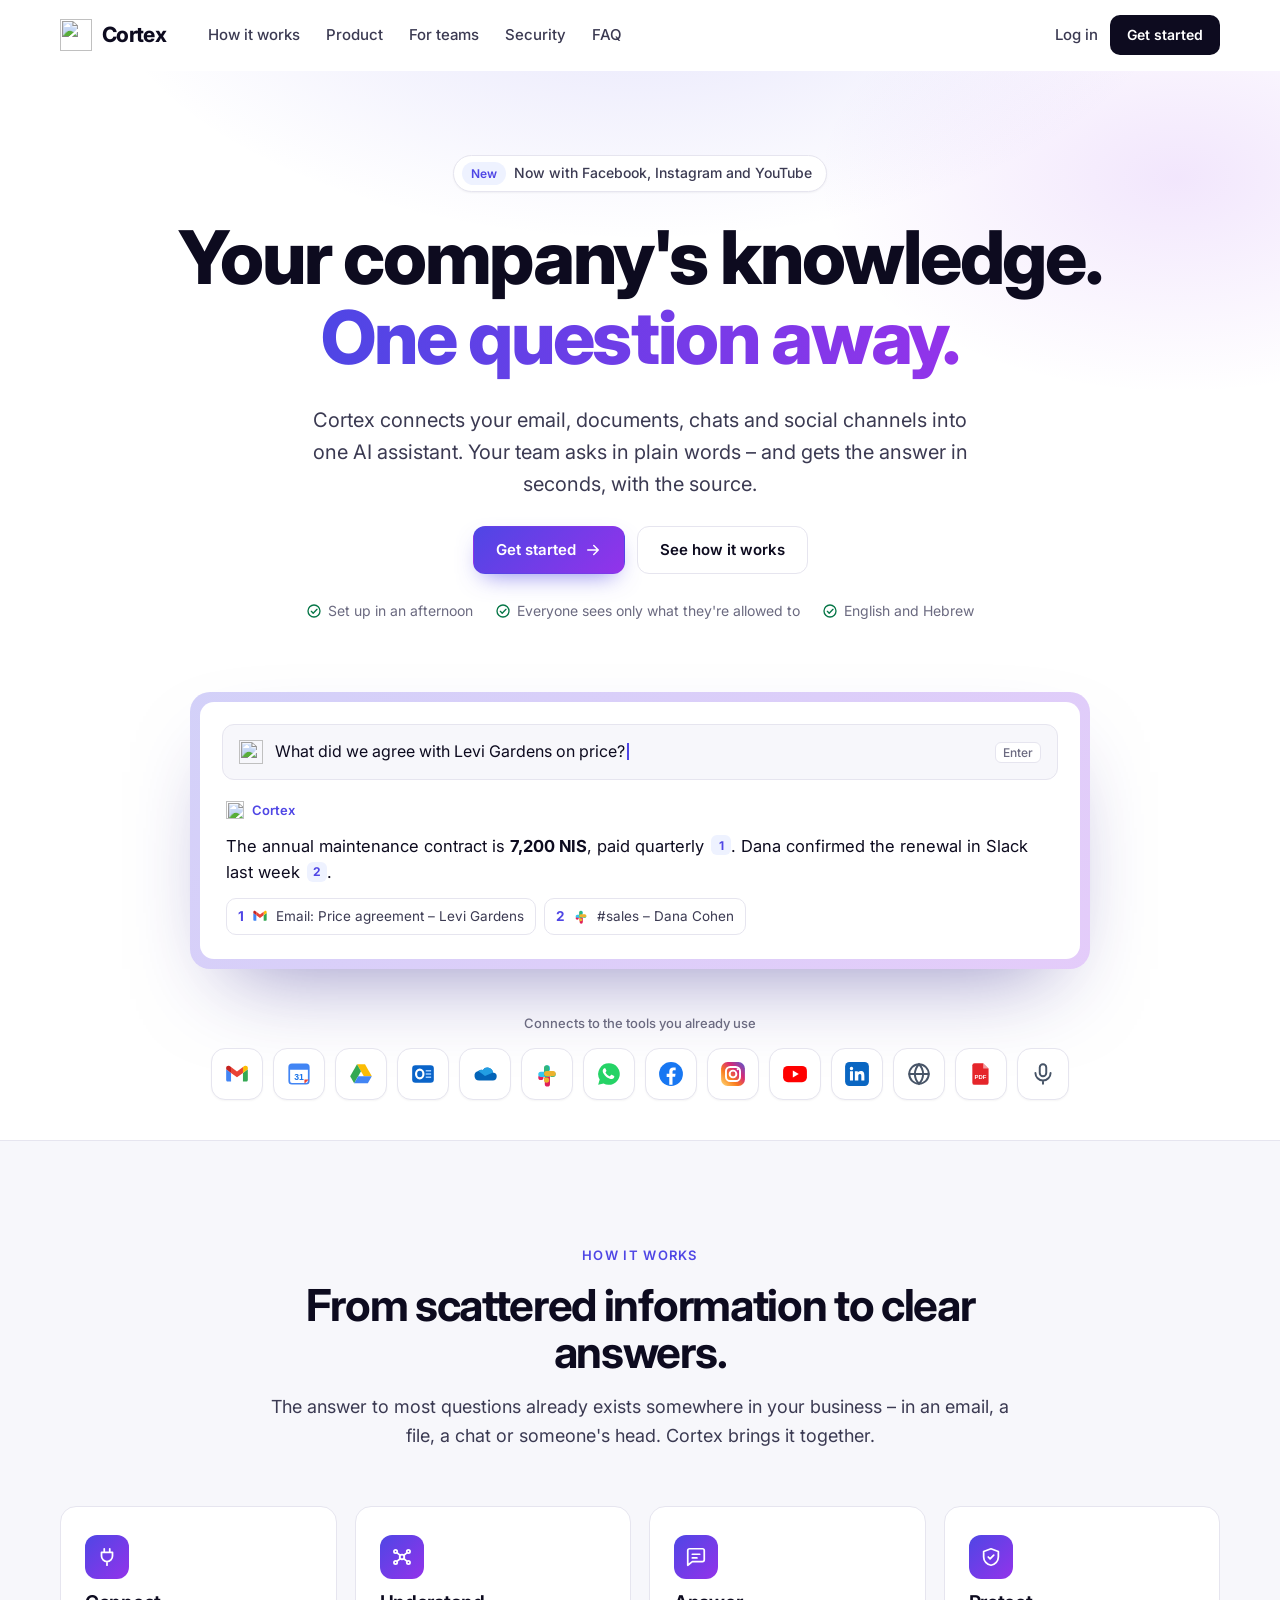
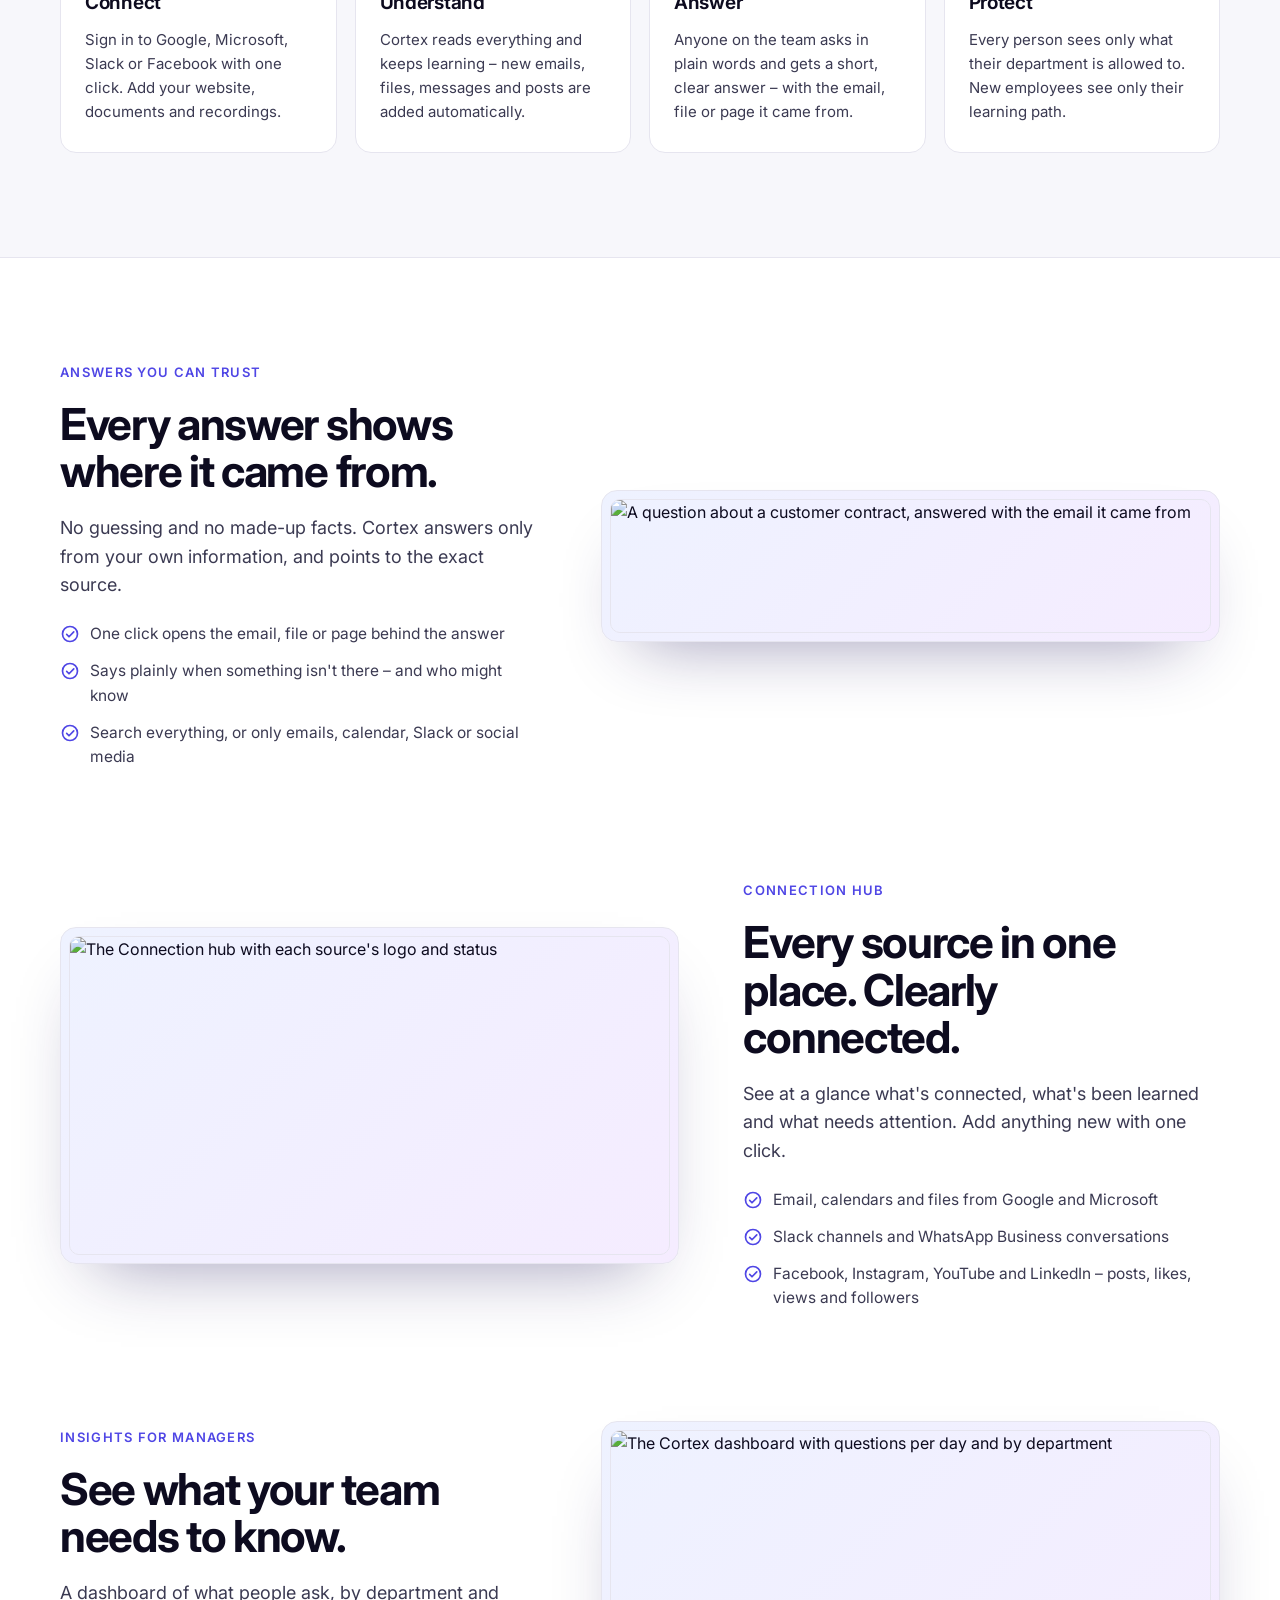
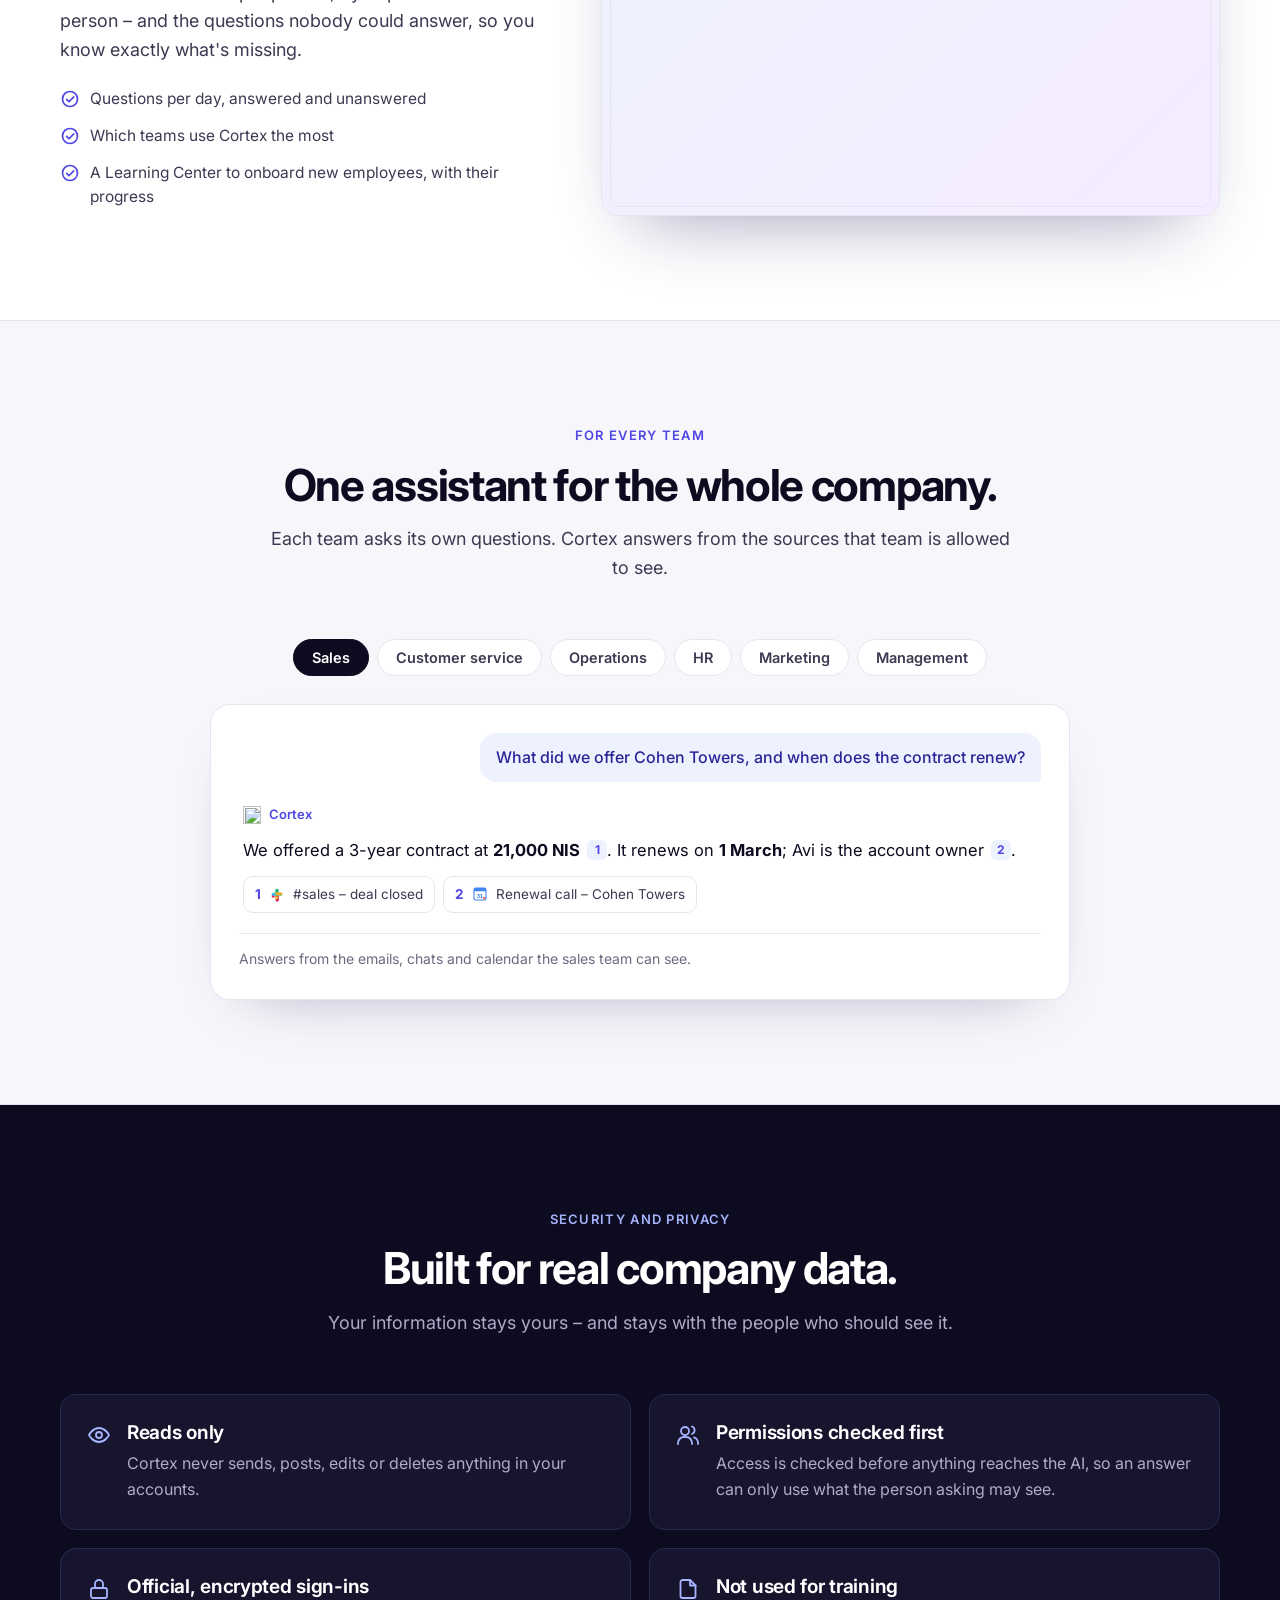
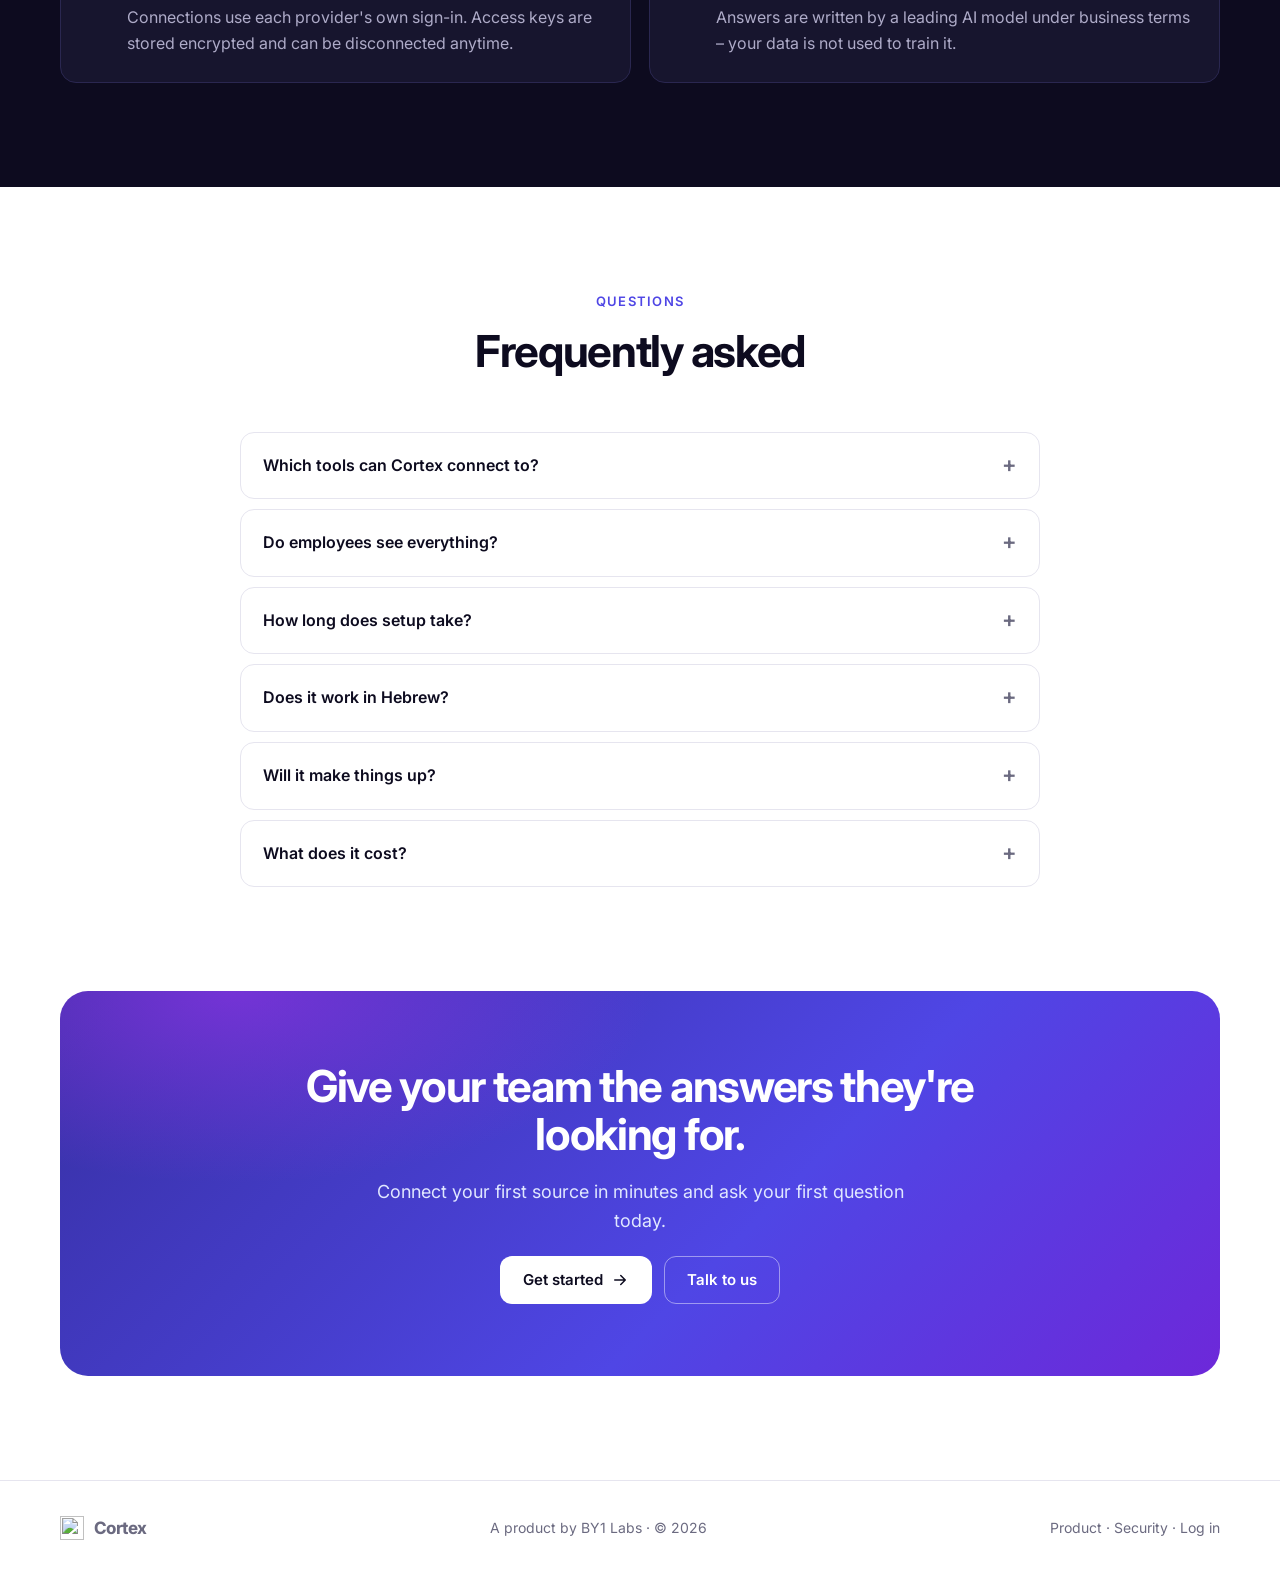
==== commit cdf9c38b: "v0.9.5: the platform is now Cortex - New name and logo (app, sign-in pages, installer, README), indi" ====
--- a/app/static/site/index.html
+++ b/app/static/site/index.html
@@ -3,16 +3,17 @@
 <head>
 <meta charset="utf-8">
 <meta name="viewport" content="width=device-width, initial-scale=1">
-<title>KnowledgeDesk – Ask your company anything</title>
-<meta name="description" content="KnowledgeDesk connects your email, files, chats, calendar, website and social channels, and gives every employee clear answers with sources – only from what they're allowed to see.">
+<title>Cortex – Your company's knowledge, one question away</title>
+<meta name="description" content="Cortex connects your email, documents, chats and social channels, and answers your team's questions in seconds – with the source, and only from what each person is allowed to see.">
+<link rel="icon" href="/static/cortex.svg" type="image/svg+xml">
 <link rel="preconnect" href="https://fonts.googleapis.com">
 <link rel="preconnect" href="https://fonts.gstatic.com" crossorigin>
 <link href="https://fonts.googleapis.com/css2?family=Inter:wght@400;500;600;700;800&display=swap" rel="stylesheet">
 <style>
   :root {
-    --bg: #ffffff; --bg-2: #f7f8fa; --ink: #0b1220; --ink-2: #344054; --muted: #667085; --line: #e4e7ec;
-    --accent: #2f5bea; --accent-2: #2349c9; --accent-soft: #eef2fe; --ok: #067647; --ok-soft: #ecfdf3;
-    --dark: #0b1220; --dark-2: #111a2e; --radius: 14px;
+    --bg: #ffffff; --bg-2: #f7f7fb; --ink: #0d0b1f; --ink-2: #3b3a52; --muted: #6b6a80; --line: #e6e5ef;
+    --accent: #4f46e5; --accent-2: #4338ca; --violet: #9333ea; --accent-soft: #eef2ff; --ok: #067647;
+    --dark: #0d0b1f; --dark-2: #17152e; --radius: 16px;
   }
   * { box-sizing: border-box; }
   html { scroll-behavior: smooth; }
@@ -21,288 +22,323 @@
   a { color: inherit; }
   img { max-width: 100%; height: auto; display: block; }
   .wrap { width: min(1160px, 100% - 32px); margin: 0 auto; }
-  h1, h2, h3 { letter-spacing: -.025em; line-height: 1.12; margin: 0; }
-  h2 { font-size: clamp(28px, 4vw, 40px); font-weight: 700; }
-  h3 { font-size: 18px; font-weight: 600; letter-spacing: -.01em; }
+  h1, h2, h3 { letter-spacing: -.03em; line-height: 1.08; margin: 0; }
+  h2 { font-size: clamp(30px, 4.2vw, 44px); font-weight: 700; }
+  h3 { font-size: 19px; font-weight: 650; letter-spacing: -.015em; line-height: 1.3; }
   p { margin: 0; }
-  .eyebrow { display: inline-flex; align-items: center; gap: 8px; font-size: 13px; font-weight: 600; color: var(--accent); text-transform: uppercase; letter-spacing: .08em; }
+  .eyebrow { font-size: 13px; font-weight: 600; color: var(--accent); text-transform: uppercase; letter-spacing: .1em; }
   .lead { font-size: 18px; color: var(--ink-2); }
-  .muted { color: var(--muted); }
-  .btn { display: inline-flex; align-items: center; justify-content: center; gap: 8px; height: 46px; padding: 0 20px; border-radius: 10px; font-weight: 600;
-    font-size: 15px; text-decoration: none; border: 1px solid transparent; cursor: pointer; transition: background .15s, border-color .15s, transform .15s; }
+  .grad { background: linear-gradient(90deg, var(--accent), var(--violet)); -webkit-background-clip: text; background-clip: text; color: transparent; }
+  .btn { display: inline-flex; align-items: center; justify-content: center; gap: 8px; height: 48px; padding: 0 22px; border-radius: 12px; font-weight: 600;
+    font-size: 15px; text-decoration: none; border: 1px solid transparent; cursor: pointer; white-space: nowrap; transition: background .15s, border-color .15s, transform .15s; }
   .btn:hover { transform: translateY(-1px); }
-  .btn.primary { background: var(--accent); color: #fff; box-shadow: 0 6px 16px -6px rgba(47, 91, 234, .6); }
-  .btn.primary:hover { background: var(--accent-2); }
+  .btn.primary { background: var(--ink); color: #fff; }
+  .btn.primary:hover { background: #26234a; }
+  .btn.brand { background: linear-gradient(135deg, var(--accent), var(--violet)); color: #fff; box-shadow: 0 10px 24px -10px rgba(79,70,229,.7); }
   .btn.ghost { background: #fff; border-color: var(--line); color: var(--ink); }
-  .btn.ghost:hover { border-color: #c9ced8; }
-  .btn.sm { height: 38px; padding: 0 14px; font-size: 14px; }
+  .btn.ghost:hover { border-color: #c9c7da; }
+  .btn.sm { height: 40px; padding: 0 16px; font-size: 14px; border-radius: 10px; }
   .btn svg { width: 18px; height: 18px; }
-
-  /* nav */
-  header { position: sticky; top: 0; z-index: 10; background: rgba(255,255,255,.85); backdrop-filter: saturate(1.4) blur(10px); border-bottom: 1px solid transparent; transition: border-color .2s; }
+  .show-sm { display: none; }
+
+  header { position: sticky; top: 0; z-index: 10; background: rgba(255,255,255,.82); backdrop-filter: saturate(1.4) blur(12px); border-bottom: 1px solid transparent; transition: border-color .2s; }
   header.scrolled { border-bottom-color: var(--line); }
-  .nav { display: flex; align-items: center; gap: 28px; height: 68px; }
-  .logo { display: flex; align-items: center; gap: 10px; font-weight: 700; font-size: 18px; text-decoration: none; letter-spacing: -.01em; }
-  .logo-mark { width: 30px; height: 30px; border-radius: 8px; background: var(--accent); color: #fff; display: grid; place-items: center; font-weight: 800; font-size: 17px; }
-  .nav-links { display: flex; gap: 24px; margin-left: 12px; }
+  .nav { display: flex; align-items: center; gap: 28px; height: 70px; }
+  .logo { display: flex; align-items: center; gap: 10px; font-weight: 750; font-size: 21px; text-decoration: none; letter-spacing: -.03em; }
+  .logo img { width: 32px; height: 32px; }
+  .nav-links { display: flex; gap: 26px; margin-left: 14px; }
   .nav-links a { text-decoration: none; color: var(--ink-2); font-size: 15px; font-weight: 500; }
   .nav-links a:hover { color: var(--ink); }
-  .nav-cta { margin-left: auto; display: flex; gap: 10px; align-items: center; }
-  .nav-cta .login { text-decoration: none; font-weight: 500; font-size: 15px; color: var(--ink-2); padding: 0 8px; }
-  @media (max-width: 900px) { .nav-links { display: none; } .nav-cta .login { display: none; } }
-  .btn { white-space: nowrap; }
-  .show-sm { display: none; }
-  @media (max-width: 520px) { .hide-sm { display: none; } .show-sm { display: inline; } }
-
-  /* hero */
-  .hero { position: relative; overflow: hidden; padding: 72px 0 0; background:
-    radial-gradient(800px 400px at 85% -10%, rgba(47,91,234,.12), transparent 60%),
-    radial-gradient(700px 400px at 0% 0%, rgba(54,197,240,.10), transparent 60%); }
-  .hero-grid { display: grid; gap: 24px; justify-items: center; text-align: center; }
-  .hero h1 { font-size: clamp(40px, 6.4vw, 72px); font-weight: 800; max-width: 900px; }
-  .hero h1 .grad { background: linear-gradient(90deg, #2f5bea, #7c3aed 60%, #db2777); -webkit-background-clip: text; background-clip: text; color: transparent; }
-  .hero .lead { max-width: 680px; font-size: 19px; }
-  .hero-ctas { display: flex; gap: 12px; flex-wrap: wrap; justify-content: center; margin-top: 4px; }
-  .hero-notes { display: flex; gap: 20px; flex-wrap: wrap; justify-content: center; font-size: 14px; color: var(--muted); }
+  .nav-cta { margin-left: auto; display: flex; gap: 12px; align-items: center; }
+  .nav-cta .login { text-decoration: none; font-weight: 500; font-size: 15px; color: var(--ink-2); }
+
+  .hero { position: relative; overflow: hidden; padding: 84px 0 40px;
+    background: radial-gradient(900px 480px at 50% -12%, rgba(79,70,229,.16), transparent 62%), radial-gradient(600px 360px at 92% 10%, rgba(147,51,234,.12), transparent 60%); }
+  .hero-grid { display: grid; gap: 26px; justify-items: center; text-align: center; }
+  .pill { display: inline-flex; align-items: center; gap: 8px; padding: 6px 14px 6px 8px; border-radius: 999px; background: #fff; border: 1px solid var(--line);
+    font-size: 14px; font-weight: 500; color: var(--ink-2); box-shadow: 0 1px 2px rgba(13,11,31,.05); }
+  .pill b { background: var(--accent-soft); color: var(--accent); border-radius: 999px; padding: 2px 9px; font-size: 12px; font-weight: 600; }
+  .hero h1 { font-size: clamp(40px, 6.4vw, 74px); font-weight: 800; max-width: 1120px; }
+  .hero .lead { max-width: 690px; font-size: 20px; }
+  .hero-ctas { display: flex; gap: 12px; flex-wrap: wrap; justify-content: center; }
+  .hero-notes { display: flex; gap: 22px; flex-wrap: wrap; justify-content: center; font-size: 14px; color: var(--muted); }
   .hero-notes span { display: inline-flex; align-items: center; gap: 6px; }
   .hero-notes svg { width: 16px; height: 16px; color: var(--ok); }
-  .shot { margin-top: 48px; border-radius: 16px 16px 0 0; border: 1px solid var(--line); border-bottom: 0; background: #fff; overflow: hidden;
-    box-shadow: 0 40px 80px -30px rgba(16, 24, 40, .35), 0 0 0 8px rgba(255,255,255,.6); width: min(1100px, 100%); }
-  .shot .bar { display: flex; align-items: center; gap: 6px; height: 38px; padding: 0 14px; border-bottom: 1px solid var(--line); background: #f9fafb; }
-  .shot .bar i { width: 11px; height: 11px; border-radius: 50%; background: #e4e7ec; }
-  .shot .bar b { margin: 0 auto; font-size: 12px; font-weight: 500; color: var(--muted); background: #fff; border: 1px solid var(--line); border-radius: 6px; padding: 2px 40px; }
-
-  /* logos */
-  .logos { padding: 56px 0; border-bottom: 1px solid var(--line); }
-  .logos p { text-align: center; font-size: 14px; font-weight: 500; color: var(--muted); margin-bottom: 22px; }
-  .logo-row { display: flex; flex-wrap: wrap; justify-content: center; gap: 14px; }
-  .logo-chip { display: inline-flex; align-items: center; gap: 10px; padding: 10px 16px; border: 1px solid var(--line); border-radius: 12px; background: #fff; font-size: 14px; font-weight: 500; }
-  .logo-chip svg { width: 22px; height: 22px; }
-
-  section.block { padding: 96px 0; }
-  .center { text-align: center; }
-  .head { display: grid; gap: 14px; max-width: 720px; margin: 0 auto 52px; text-align: center; }
-
-  /* problem */
-  .problems { display: grid; grid-template-columns: repeat(3, 1fr); gap: 20px; }
-  .problem { padding: 28px; border-radius: var(--radius); background: var(--bg-2); border: 1px solid var(--line); }
-  .problem .q { font-size: 15px; color: var(--ink-2); font-style: italic; margin-bottom: 14px; }
-  .problem h3 { margin-bottom: 8px; }
-
-  /* steps */
-  .steps { display: grid; grid-template-columns: repeat(3, 1fr); gap: 20px; counter-reset: s; }
-  .step { position: relative; padding: 30px 28px; border-radius: var(--radius); border: 1px solid var(--line); background: #fff; }
-  .step .n { width: 36px; height: 36px; border-radius: 10px; background: var(--accent-soft); color: var(--accent); font-weight: 700; display: grid; place-items: center; margin-bottom: 18px; }
-  .step h3 { margin-bottom: 8px; }
-  .step p { color: var(--ink-2); font-size: 15px; }
-
-  /* feature split */
-  .split { display: grid; grid-template-columns: 1fr 1.25fr; gap: 56px; align-items: center; }
-  .split.rev { grid-template-columns: 1.25fr 1fr; }
+
+  .strip { margin-top: 18px; display: grid; gap: 14px; justify-items: center; }
+  .strip p { font-size: 13px; font-weight: 500; color: var(--muted); }
+  .strip-logos { display: flex; flex-wrap: wrap; justify-content: center; gap: 10px; }
+  .strip-logos span { width: 52px; height: 52px; border-radius: 14px; display: grid; place-items: center; background: #fff; border: 1px solid var(--line);
+    box-shadow: 0 1px 2px rgba(13,11,31,.04); transition: transform .15s; }
+  .strip-logos span:hover { transform: translateY(-2px); }
+  .strip-logos svg { width: 26px; height: 26px; }
+
+  .demo { margin-top: 44px; width: min(900px, 100%); text-align: left; border-radius: 20px; padding: 10px; background: linear-gradient(135deg, rgba(79,70,229,.25), rgba(147,51,234,.25));
+    box-shadow: 0 40px 90px -40px rgba(49, 36, 140, .55); }
+  .demo-in { background: #fff; border-radius: 14px; padding: 22px; display: grid; gap: 16px; min-height: 238px; align-content: start; }
+  .ask { display: flex; align-items: center; gap: 12px; padding: 14px 16px; border: 1px solid var(--line); border-radius: 12px; background: var(--bg-2); font-size: 16px; }
+  .ask img { width: 24px; height: 24px; }
+  .ask .typed { flex: 1; color: var(--ink); min-height: 1.6em; }
+  .ask .typed::after { content: ""; display: inline-block; width: 2px; height: 1.1em; background: var(--accent); vertical-align: -3px; margin-left: 2px; animation: blink 1s steps(1) infinite; }
+  @keyframes blink { 50% { opacity: 0; } }
+  .ask kbd { font: 500 12px Inter, sans-serif; color: var(--muted); border: 1px solid var(--line); border-radius: 6px; padding: 2px 7px; background: #fff; }
+  .answer { display: grid; gap: 12px; padding: 4px 4px 2px; transition: opacity .4s; }
+  .answer .who { display: flex; align-items: center; gap: 8px; font-size: 13px; font-weight: 600; color: var(--accent); }
+  .answer .who img { width: 18px; height: 18px; }
+  .answer p { font-size: 16.5px; color: var(--ink); }
+  .cite { display: inline-grid; place-items: center; min-width: 20px; height: 20px; padding: 0 5px; border-radius: 6px; background: var(--accent-soft); color: var(--accent);
+    font-size: 12px; font-weight: 700; vertical-align: 2px; margin-left: 2px; }
+  .sources { display: flex; flex-wrap: wrap; gap: 8px; }
+  .src { display: inline-flex; align-items: center; gap: 8px; border: 1px solid var(--line); border-radius: 10px; padding: 7px 11px; font-size: 13.5px; color: var(--ink-2); background: #fff; }
+  .src svg { width: 16px; height: 16px; flex: none; }
+  .src b { color: var(--accent); font-weight: 700; }
+
+  section.block { padding: 104px 0; }
+  .head { display: grid; gap: 16px; max-width: 760px; margin: 0 auto 56px; text-align: center; justify-items: center; }
+  .tinted { background: var(--bg-2); border-top: 1px solid var(--line); border-bottom: 1px solid var(--line); }
+
+  .pillars { display: grid; grid-template-columns: repeat(4, 1fr); gap: 18px; }
+  .pillar { padding: 28px 24px; border-radius: var(--radius); background: #fff; border: 1px solid var(--line); display: grid; gap: 12px; align-content: start; }
+  .pillar .ico { width: 44px; height: 44px; border-radius: 12px; display: grid; place-items: center; color: #fff; background: linear-gradient(135deg, var(--accent), var(--violet)); }
+  .pillar .ico svg { width: 22px; height: 22px; }
+  .pillar p { color: var(--ink-2); font-size: 15px; }
+
+  .rows { display: grid; gap: 110px; }
+  .split { display: grid; grid-template-columns: 1fr 1.3fr; gap: 64px; align-items: center; }
+  .split.rev { grid-template-columns: 1.3fr 1fr; }
   .split.rev .text { order: 2; }
-  .split .text { display: grid; gap: 16px; }
-  .split ul { list-style: none; padding: 0; margin: 8px 0 0; display: grid; gap: 12px; }
-  .split li { display: flex; gap: 10px; color: var(--ink-2); font-size: 15px; }
+  .split .text { display: grid; gap: 18px; }
+  .split ul { list-style: none; padding: 0; margin: 4px 0 0; display: grid; gap: 12px; }
+  .split li { display: flex; gap: 10px; color: var(--ink-2); font-size: 15.5px; }
   .split li svg { flex: none; width: 20px; height: 20px; color: var(--accent); margin-top: 2px; }
-  .frame { border-radius: 14px; overflow: hidden; border: 1px solid var(--line); box-shadow: 0 30px 60px -30px rgba(16, 24, 40, .35); background: #fff; }
-
-  /* features grid */
-  .features { display: grid; grid-template-columns: repeat(3, 1fr); gap: 20px; }
-  .feature { padding: 26px; border-radius: var(--radius); border: 1px solid var(--line); background: #fff; display: grid; gap: 10px; align-content: start; }
-  .feature .ico { width: 40px; height: 40px; border-radius: 10px; display: grid; place-items: center; background: var(--accent-soft); color: var(--accent); }
-  .feature .ico svg { width: 21px; height: 21px; }
-  .feature p { color: var(--ink-2); font-size: 15px; }
-
-  /* teams */
-  .tinted { background: var(--bg-2); border-top: 1px solid var(--line); border-bottom: 1px solid var(--line); }
-  .teams { display: grid; grid-template-columns: repeat(3, 1fr); gap: 16px; }
-  .team { background: #fff; border: 1px solid var(--line); border-radius: var(--radius); padding: 22px; display: grid; gap: 12px; }
-  .team b { font-size: 15px; }
-  .bubble { background: var(--accent-soft); color: #1d3fb8; border-radius: 12px 12px 12px 4px; padding: 10px 14px; font-size: 14.5px; }
-
-  /* security */
-  .dark { background: var(--dark); color: #e6e9f0; }
+  .frame { border-radius: 16px; overflow: hidden; border: 1px solid var(--line); box-shadow: 0 34px 70px -36px rgba(30, 22, 90, .45); padding: 8px; background: linear-gradient(135deg, #eef2ff, #f5ecff); }
+  .frame img { border-radius: 10px; border: 1px solid var(--line); }
+
+  .tabs { display: flex; flex-wrap: wrap; gap: 8px; justify-content: center; margin-bottom: 28px; }
+  .tab { border: 1px solid var(--line); background: #fff; color: var(--ink-2); border-radius: 999px; padding: 9px 18px; font: 600 14.5px Inter, sans-serif; cursor: pointer; }
+  .tab:hover { border-color: #c9c7da; }
+  .tab[aria-selected="true"] { background: var(--ink); border-color: var(--ink); color: #fff; }
+  .team-card { max-width: 860px; margin: 0 auto; background: #fff; border: 1px solid var(--line); border-radius: 20px; padding: 28px; display: grid; gap: 18px;
+    box-shadow: 0 24px 60px -40px rgba(30, 22, 90, .45); }
+  .team-card .q { justify-self: end; max-width: 85%; background: var(--accent-soft); color: #2c2596; border-radius: 16px 16px 4px 16px; padding: 12px 16px; font-weight: 500; }
+  .team-card .why { font-size: 14px; color: var(--muted); border-top: 1px solid var(--line); padding-top: 14px; }
+
+  .dark { background: var(--dark); color: #e4e2f3; }
   .dark h2 { color: #fff; }
-  .dark .lead, .dark p { color: #aab3c5; }
+  .dark .lead { color: #aeabc8; }
+  .dark .eyebrow { color: #a5b4fc; }
   .sec-grid { display: grid; grid-template-columns: repeat(2, 1fr); gap: 18px; }
-  .sec { padding: 24px; border-radius: var(--radius); background: var(--dark-2); border: 1px solid #1f2a44; display: flex; gap: 16px; }
-  .sec svg { flex: none; width: 24px; height: 24px; color: #7ea2ff; margin-top: 2px; }
+  .sec { padding: 26px; border-radius: var(--radius); background: var(--dark-2); border: 1px solid #2a2750; display: flex; gap: 16px; }
+  .sec svg { flex: none; width: 24px; height: 24px; color: #a5b4fc; margin-top: 2px; }
   .sec h3 { color: #fff; margin-bottom: 6px; }
-
-  /* faq */
-  .faq { max-width: 780px; margin: 0 auto; display: grid; gap: 10px; }
-  details { border: 1px solid var(--line); border-radius: 12px; padding: 0 20px; background: #fff; }
-  summary { cursor: pointer; list-style: none; padding: 18px 0; font-weight: 600; display: flex; justify-content: space-between; gap: 16px; }
+  .sec p { color: #aeabc8; }
+
+  .faq { max-width: 800px; margin: 0 auto; display: grid; gap: 10px; }
+  details { border: 1px solid var(--line); border-radius: 14px; padding: 0 22px; background: #fff; }
+  summary { cursor: pointer; list-style: none; padding: 20px 0; font-weight: 600; display: flex; justify-content: space-between; gap: 16px; }
   summary::-webkit-details-marker { display: none; }
   summary::after { content: "+"; font-size: 22px; line-height: 1; color: var(--muted); }
   details[open] summary::after { content: "–"; }
-  details p { padding: 0 0 18px; color: var(--ink-2); }
-
-  /* cta */
-  .cta { padding: 96px 0; }
-  .cta-box { border-radius: 24px; padding: 64px 32px; text-align: center; color: #fff; display: grid; gap: 18px; justify-items: center;
-    background: radial-gradient(600px 300px at 20% 0%, rgba(124,58,237,.55), transparent 60%), linear-gradient(135deg, #2f5bea, #1d3fb8); }
-  .cta-box h2 { color: #fff; max-width: 640px; }
-  .cta-box p { color: #dbe4ff; max-width: 560px; }
-  .cta-box .btn.ghost { background: transparent; color: #fff; border-color: rgba(255,255,255,.4); }
-  footer { border-top: 1px solid var(--line); padding: 32px 0; font-size: 14px; color: var(--muted); }
+  details p { padding: 0 0 20px; color: var(--ink-2); }
+
+  .cta { padding: 0 0 104px; }
+  .cta-box { border-radius: 28px; padding: 72px 32px; text-align: center; color: #fff; display: grid; gap: 20px; justify-items: center;
+    background: radial-gradient(700px 320px at 15% 0%, rgba(147,51,234,.65), transparent 60%), linear-gradient(135deg, #3730a3, #4f46e5 60%, #6d28d9); }
+  .cta-box h2 { color: #fff; max-width: 680px; }
+  .cta-box p { color: #e0e7ff; max-width: 560px; font-size: 18px; }
+  .cta-box .btn.white { background: #fff; color: var(--ink); }
+  .cta-box .btn.line { background: transparent; color: #fff; border-color: rgba(255,255,255,.45); }
+  footer { border-top: 1px solid var(--line); padding: 34px 0; font-size: 14px; color: var(--muted); }
   footer .wrap { display: flex; justify-content: space-between; gap: 16px; flex-wrap: wrap; align-items: center; }
   footer a { text-decoration: none; }
   footer a:hover { color: var(--ink); }
 
-  @media (max-width: 900px) {
-    .problems, .steps, .features, .teams, .sec-grid { grid-template-columns: 1fr; }
-    .split, .split.rev { grid-template-columns: 1fr; gap: 28px; }
+  @media (max-width: 960px) {
+    .nav-links, .nav-cta .login { display: none; }
+    .pillars { grid-template-columns: repeat(2, 1fr); }
+    .split, .split.rev { grid-template-columns: 1fr; gap: 30px; }
     .split.rev .text { order: 0; }
-    section.block { padding: 64px 0; }
-    .hero { padding-top: 48px; }
+    .rows { gap: 72px; }
+    section.block { padding: 72px 0; }
   }
+  @media (max-width: 600px) {
+    .pillars, .sec-grid { grid-template-columns: 1fr; }
+    .hero { padding-top: 44px; }
+    .hero .lead { font-size: 17px; }
+    .demo-in { padding: 14px; min-height: 300px; }
+    .ask kbd { display: none; }
+    .strip-logos span { width: 44px; height: 44px; border-radius: 12px; }
+    .strip-logos svg { width: 22px; height: 22px; }
+    .hide-sm { display: none; } .show-sm { display: inline; }
+    .team-card { padding: 18px; }
+    .pill { font-size: 13px; }
+  }
+  @media (prefers-reduced-motion: reduce) { .ask .typed::after { animation: none; } .btn:hover { transform: none; } }
 </style>
 </head>
 <body>
 <svg width="0" height="0" style="position:absolute" aria-hidden="true">
+  <defs>
+    <linearGradient id="igs" x1="0" y1="1" x2="1" y2="0"><stop offset="0" stop-color="#FEDA75"/><stop offset=".35" stop-color="#FA7E1E"/><stop offset=".65" stop-color="#D62976"/><stop offset="1" stop-color="#4F5BD5"/></linearGradient>
+  </defs>
+  <symbol id="b-gmail" viewBox="0 0 24 24"><path fill="#4285F4" d="M3.5 19h3V11L2 7.6v9.9c0 .8.7 1.5 1.5 1.5z"/><path fill="#34A853" d="M17.5 19h3c.8 0 1.5-.7 1.5-1.5V7.6L17.5 11z"/><path fill="#FBBC04" d="M17.5 5.5V11L22 7.6V6.3c0-1.7-1.9-2.6-3.2-1.6z"/><path fill="#EA4335" d="M6.5 11V5.5L12 9.6l5.5-4.1V11L12 15.1z"/><path fill="#C5221F" d="M2 6.3v1.3L6.5 11V5.5L5.2 4.7C3.9 3.7 2 4.6 2 6.3z"/></symbol>
+  <symbol id="b-gcal" viewBox="0 0 24 24"><rect x="3" y="3" width="18" height="18" rx="2.5" fill="#fff" stroke="#4285F4" stroke-width="1.6"/><path fill="#4285F4" d="M3 6a3 3 0 0 1 3-3h12a3 3 0 0 1 3 3v2H3z"/><path fill="#EA4335" d="M17 21l4-4h-4z"/><text x="12" y="17.6" text-anchor="middle" font-family="Arial,Helvetica,sans-serif" font-weight="700" font-size="8" fill="#1A73E8">31</text></symbol>
+  <symbol id="b-gdrive" viewBox="0 0 24 24"><path fill="#FBBC04" d="M8.3 3h7.4L22 14h-7.4z"/><path fill="#34A853" d="M8.3 3 12 9.4 5.7 20.5 2 14z"/><path fill="#4285F4" d="M5.7 20.5 9.4 14H22l-3.7 6.5z"/></symbol>
+  <symbol id="b-outlook" viewBox="0 0 24 24"><rect x="2" y="4" width="20" height="16" rx="3" fill="#0A64C9"/><ellipse cx="9" cy="12" rx="3.4" ry="4" fill="none" stroke="#fff" stroke-width="2"/><path d="M14.5 9h5M14.5 12h5M14.5 15h5" stroke="#9DCBFF" stroke-width="1.6"/></symbol>
+  <symbol id="b-onedrive" viewBox="0 0 24 24"><path fill="#0364B8" d="M10 8.2a5.2 5.2 0 0 1 9.4 2.4 3.7 3.7 0 0 1-.6 7.4H6.6A4.4 4.4 0 0 1 5.8 9.3 5.2 5.2 0 0 1 10 8.2z"/><path fill="#28A8EA" d="M10 8.2a5.2 5.2 0 0 1 9.4 2.4L12 13.8 5.8 9.3A5.2 5.2 0 0 1 10 8.2z" opacity=".85"/></symbol>
+  <symbol id="b-slack" viewBox="0 0 24 24"><g transform="scale(.444)"><path fill="#E01E5A" d="M19.7 34.2a5.4 5.4 0 1 1-5.4-5.4h5.4zm2.7 0a5.4 5.4 0 1 1 10.8 0v13.5a5.4 5.4 0 1 1-10.8 0z"/><path fill="#36C5F0" d="M27.8 19.7a5.4 5.4 0 1 1 5.4-5.4v5.4zm0 2.7a5.4 5.4 0 1 1 0 10.8H14.3a5.4 5.4 0 1 1 0-10.8z"/><path fill="#2EB67D" d="M34.3 27.8a5.4 5.4 0 1 1 5.4 5.4h-5.4zm-2.7 0a5.4 5.4 0 1 1-10.8 0V14.3a5.4 5.4 0 1 1 10.8 0z"/><path fill="#ECB22E" d="M26.2 34.3a5.4 5.4 0 1 1-5.4 5.4v-5.4zm0-2.7a5.4 5.4 0 1 1 0-10.8h13.5a5.4 5.4 0 1 1 0 10.8z"/></g></symbol>
+  <symbol id="b-whatsapp" viewBox="0 0 24 24"><path fill="#25D366" d="M12 2a10 10 0 0 0-8.6 15.1L2 22l5-1.3A10 10 0 1 0 12 2z"/><path fill="#fff" d="M8.9 7.3c-.2-.5-.4-.5-.6-.5h-.5c-.2 0-.5.1-.7.3-.3.3-.9.9-.9 2.2s.9 2.6 1.1 2.7c.1.2 1.8 2.9 4.5 3.9 2.2.9 2.7.7 3.1.7.5 0 1.6-.6 1.8-1.3.2-.6.2-1.2.2-1.3-.1-.1-.3-.2-.6-.3l-1.8-.9c-.3-.1-.5-.1-.7.1-.2.3-.7.9-.8 1-.2.2-.3.2-.6.1-.3-.1-1.1-.4-2.1-1.3-.8-.7-1.3-1.5-1.5-1.8-.1-.3 0-.4.1-.6l.4-.5.3-.5v-.5z"/></symbol>
+  <symbol id="b-facebook" viewBox="0 0 24 24"><circle cx="12" cy="12" r="11" fill="#1877F2"/><path fill="#fff" d="M13.4 21.9v-7.3h2.4l.4-2.9h-2.8V9.9c0-.8.3-1.4 1.4-1.4h1.5V6a19 19 0 0 0-2.2-.1c-2.2 0-3.7 1.3-3.7 3.8v2.1H8v2.9h2.4v7.3z"/></symbol>
+  <symbol id="b-instagram" viewBox="0 0 24 24"><rect x="1" y="1" width="22" height="22" rx="6" fill="url(#igs)"/><rect x="5.5" y="5.5" width="13" height="13" rx="4" fill="none" stroke="#fff" stroke-width="1.8"/><circle cx="12" cy="12" r="3.1" fill="none" stroke="#fff" stroke-width="1.8"/><circle cx="16.4" cy="7.6" r="1" fill="#fff"/></symbol>
+  <symbol id="b-youtube" viewBox="0 0 24 24"><rect x="1" y="4.5" width="22" height="15" rx="4.5" fill="#FF0000"/><path fill="#fff" d="M10 8.8v6.4l5.5-3.2z"/></symbol>
+  <symbol id="b-linkedin" viewBox="0 0 24 24"><rect x="1" y="1" width="22" height="22" rx="4" fill="#0A66C2"/><path fill="#fff" d="M5.5 9.5h2.8V18H5.5zM6.9 5.3a1.6 1.6 0 1 1 0 3.2 1.6 1.6 0 0 1 0-3.2zM10 9.5h2.7v1.2c.4-.7 1.3-1.4 2.7-1.4 2.9 0 3.4 1.9 3.4 4.3V18H16v-3.9c0-.9 0-2.1-1.3-2.1s-1.5 1-1.5 2V18H10z"/></symbol>
+  <symbol id="b-web" viewBox="0 0 24 24" fill="none" stroke="#475467" stroke-width="1.8" stroke-linecap="round"><circle cx="12" cy="12" r="9"/><path d="M3 12h18M12 3c2.5 2.6 3.8 5.6 3.8 9s-1.3 6.4-3.8 9c-2.5-2.6-3.8-5.6-3.8-9S9.5 5.6 12 3z"/></symbol>
+  <symbol id="b-pdf" viewBox="0 0 24 24"><path fill="#E5252A" d="M6 2h8l5 5v13a2 2 0 0 1-2 2H6a2 2 0 0 1-2-2V4a2 2 0 0 1 2-2z"/><path fill="#fff" opacity=".55" d="M14 2v5h5z"/><text x="11.5" y="17" text-anchor="middle" font-family="Arial,Helvetica,sans-serif" font-weight="700" font-size="5.5" fill="#fff">PDF</text></symbol>
+  <symbol id="b-mic" viewBox="0 0 24 24" fill="none" stroke="#475467" stroke-width="1.8" stroke-linecap="round"><rect x="9" y="3" width="6" height="11" rx="3"/><path d="M5 11a7 7 0 0 0 14 0M12 18v3"/></symbol>
+
   <symbol id="i-check" viewBox="0 0 24 24" fill="none" stroke="currentColor" stroke-width="2" stroke-linecap="round" stroke-linejoin="round"><circle cx="12" cy="12" r="9"/><path d="m8 12.5 2.8 2.8L16.5 9.5"/></symbol>
   <symbol id="i-arrow" viewBox="0 0 24 24" fill="none" stroke="currentColor" stroke-width="2" stroke-linecap="round" stroke-linejoin="round"><path d="M5 12h14M13 6l6 6-6 6"/></symbol>
-  <symbol id="i-quote" viewBox="0 0 24 24" fill="none" stroke="currentColor" stroke-width="1.8" stroke-linecap="round" stroke-linejoin="round"><path d="M21 15a2 2 0 0 1-2 2H8l-5 4V5a2 2 0 0 1 2-2h14a2 2 0 0 1 2 2z"/><path d="M8 9h8M8 13h5"/></symbol>
+  <symbol id="i-plug" viewBox="0 0 24 24" fill="none" stroke="currentColor" stroke-width="1.9" stroke-linecap="round" stroke-linejoin="round"><path d="M9 7V3M15 7V3M6 7h12v4a6 6 0 0 1-12 0zM12 17v4"/></symbol>
+  <symbol id="i-brain" viewBox="0 0 24 24" fill="none" stroke="currentColor" stroke-width="1.9" stroke-linecap="round" stroke-linejoin="round"><circle cx="12" cy="12" r="2.5"/><circle cx="5" cy="6" r="1.8"/><circle cx="19" cy="6" r="1.8"/><circle cx="5" cy="18" r="1.8"/><circle cx="19" cy="18" r="1.8"/><path d="M6.4 7.2 10.2 10.4M17.6 7.2l-3.8 3.2M6.4 16.8l3.8-3.2M17.6 16.8l-3.8-3.2"/></symbol>
+  <symbol id="i-chat" viewBox="0 0 24 24" fill="none" stroke="currentColor" stroke-width="1.9" stroke-linecap="round" stroke-linejoin="round"><path d="M21 15a2 2 0 0 1-2 2H8l-5 4V5a2 2 0 0 1 2-2h14a2 2 0 0 1 2 2z"/><path d="M8 9h8M8 13h5"/></symbol>
+  <symbol id="i-shield" viewBox="0 0 24 24" fill="none" stroke="currentColor" stroke-width="1.9" stroke-linecap="round" stroke-linejoin="round"><path d="M12 3 4 6v6c0 4.5 3.4 8.3 8 9 4.6-.7 8-4.5 8-9V6z"/><path d="m9 12 2 2 4-4"/></symbol>
   <symbol id="i-lock" viewBox="0 0 24 24" fill="none" stroke="currentColor" stroke-width="1.8" stroke-linecap="round" stroke-linejoin="round"><rect x="4" y="11" width="16" height="10" rx="2"/><path d="M8 11V7a4 4 0 0 1 8 0v4"/></symbol>
-  <symbol id="i-refresh" viewBox="0 0 24 24" fill="none" stroke="currentColor" stroke-width="1.8" stroke-linecap="round" stroke-linejoin="round"><path d="M20 11a8 8 0 0 0-14.9-3.5L3 10M3 4v6h6M4 13a8 8 0 0 0 14.9 3.5L21 14M21 20v-6h-6"/></symbol>
   <symbol id="i-people" viewBox="0 0 24 24" fill="none" stroke="currentColor" stroke-width="1.8" stroke-linecap="round" stroke-linejoin="round"><circle cx="9" cy="8" r="4"/><path d="M2 21v-1a6 6 0 0 1 6-6h2a6 6 0 0 1 6 6v1"/><path d="M16 3.5a4 4 0 0 1 0 7.5"/><path d="M22 21v-1a6 6 0 0 0-4-5.6"/></symbol>
-  <symbol id="i-learn" viewBox="0 0 24 24" fill="none" stroke="currentColor" stroke-width="1.8" stroke-linecap="round" stroke-linejoin="round"><path d="m2 9 10-5 10 5-10 5z"/><path d="M6 11v5c0 1.5 2.7 3 6 3s6-1.5 6-3v-5M22 9v6"/></symbol>
-  <symbol id="i-mic" viewBox="0 0 24 24" fill="none" stroke="currentColor" stroke-width="1.8" stroke-linecap="round" stroke-linejoin="round"><rect x="9" y="3" width="6" height="11" rx="3"/><path d="M5 11a7 7 0 0 0 14 0M12 18v3"/></symbol>
-  <symbol id="i-chart" viewBox="0 0 24 24" fill="none" stroke="currentColor" stroke-width="1.8" stroke-linecap="round" stroke-linejoin="round"><path d="M4 20V10M10 20V4M16 20v-7M22 20H2"/></symbol>
   <symbol id="i-eye" viewBox="0 0 24 24" fill="none" stroke="currentColor" stroke-width="1.8" stroke-linecap="round" stroke-linejoin="round"><path d="M2 12s3.6-7 10-7 10 7 10 7-3.6 7-10 7S2 12 2 12z"/><circle cx="12" cy="12" r="3"/></symbol>
-  <symbol id="i-globe" viewBox="0 0 24 24" fill="none" stroke="currentColor" stroke-width="1.8" stroke-linecap="round" stroke-linejoin="round"><circle cx="12" cy="12" r="9"/><path d="M3 12h18M12 3c2.5 2.6 3.8 5.6 3.8 9s-1.3 6.4-3.8 9c-2.5-2.6-3.8-5.6-3.8-9S9.5 5.6 12 3z"/></symbol>
   <symbol id="i-file" viewBox="0 0 24 24" fill="none" stroke="currentColor" stroke-width="1.8" stroke-linecap="round" stroke-linejoin="round"><path d="M14 3H6.5a2 2 0 0 0-2 2v14a2 2 0 0 0 2 2h11a2 2 0 0 0 2-2V8.5z"/><path d="M14 3v5.5h5.5"/></symbol>
 </svg>
 
 <header id="top">
   <div class="wrap nav">
-    <a class="logo" href="#top"><span class="logo-mark">K</span>KnowledgeDesk</a>
+    <a class="logo" href="#top"><img src="/static/cortex.svg" alt="">Cortex</a>
     <nav class="nav-links" aria-label="Main">
-      <a href="#how">How it works</a><a href="#connections">Connections</a><a href="#teams">For teams</a><a href="#security">Security</a><a href="#faq">FAQ</a>
+      <a href="#how">How it works</a><a href="#product">Product</a><a href="#teams">For teams</a><a href="#security">Security</a><a href="#faq">FAQ</a>
     </nav>
-    <div class="nav-cta"><a class="login" href="/">Log in</a><a class="btn primary sm" href="/"><span class="hide-sm">Open KnowledgeDesk</span><span class="show-sm">Open app</span></a></div>
+    <div class="nav-cta"><a class="login" href="/">Log in</a>
+      <a class="btn primary sm" href="/"><span class="hide-sm">Get started</span><span class="show-sm">Open Cortex</span></a></div>
   </div>
 </header>
 
 <main>
   <section class="hero">
     <div class="wrap hero-grid">
-      <span class="eyebrow">Your company's knowledge, answered</span>
-      <h1>Ask your company <span class="grad">anything.</span></h1>
-      <p class="lead">KnowledgeDesk connects your email, files, chats, calendar, website and social channels – and gives every employee a clear answer with its source in seconds. Only from what they're allowed to see.</p>
+      <span class="pill"><b>New</b>Now with Facebook, Instagram and YouTube</span>
+      <h1>Your company's knowledge.<br><span class="grad">One question away.</span></h1>
+      <p class="lead">Cortex connects your email, documents, chats and social channels into one AI assistant. Your team asks in plain words – and gets the answer in seconds, with the source.</p>
       <div class="hero-ctas">
-        <a class="btn primary" href="/">Open KnowledgeDesk <svg><use href="#i-arrow"/></svg></a>
+        <a class="btn brand" href="/">Get started <svg><use href="#i-arrow"/></svg></a>
         <a class="btn ghost" href="#how">See how it works</a>
       </div>
       <div class="hero-notes">
-        <span><svg><use href="#i-check"/></svg>Connect in minutes</span>
-        <span><svg><use href="#i-check"/></svg>Reads only – never changes anything</span>
-        <span><svg><use href="#i-check"/></svg>Answers in your team's language</span>
-      </div>
-      <div class="shot"><div class="bar"><i></i><i></i><i></i><b>KnowledgeDesk</b></div>
-        <img src="/static/site/img/home.png" alt="The KnowledgeDesk dashboard: what the knowledge base holds and what the team asks" width="1440" height="900"></div>
-    </div>
-  </section>
-
-  <section class="logos" id="connections">
-    <div class="wrap">
-      <p>Connects to the tools your business already runs on</p>
-      <div class="logo-row" id="logo-row"></div>
-    </div>
-  </section>
-
-  <section class="block">
-    <div class="wrap">
-      <div class="head"><span class="eyebrow">The problem</span>
-        <h2>The answer already exists. Finding it is the hard part.</h2>
-        <p class="lead">Every business runs on knowledge that's scattered, buried or stuck in one person's head. People ask around, wait, and guess.</p></div>
-      <div class="problems">
-        <div class="problem"><p class="q">"What price did we agree with that customer?"</p><h3>Buried in inboxes</h3><p class="muted">The answer is in an email thread from March – in someone else's mailbox.</p></div>
-        <div class="problem"><p class="q">"How do we handle a return?"</p><h3>Stuck in people's heads</h3><p class="muted">Only the senior employee knows. When they're busy, on holiday or gone, so is the answer.</p></div>
-        <div class="problem"><p class="q">"Where's the latest version?"</p><h3>Spread across ten tools</h3><p class="muted">Drive, WhatsApp, Slack, the website, a spreadsheet. Nobody knows where to look first.</p></div>
+        <span><svg><use href="#i-check"/></svg>Set up in an afternoon</span>
+        <span><svg><use href="#i-check"/></svg>Everyone sees only what they're allowed to</span>
+        <span><svg><use href="#i-check"/></svg>English and Hebrew</span>
+      </div>
+
+      <div class="demo" aria-label="Example: a question and Cortex's answer">
+        <div class="demo-in">
+          <div class="ask"><img src="/static/cortex.svg" alt=""><span class="typed" id="typed"></span><kbd>Enter</kbd></div>
+          <div class="answer" id="answer">
+            <div class="who"><img src="/static/cortex.svg" alt="">Cortex</div>
+            <p id="answer-text"></p>
+            <div class="sources" id="answer-sources"></div>
+          </div>
+        </div>
+      </div>
+
+      <div class="strip" id="connections">
+        <p>Connects to the tools you already use</p>
+        <div class="strip-logos">
+          <span title="Gmail"><svg role="img" aria-label="Gmail"><use href="#b-gmail"/></svg></span>
+          <span title="Google Calendar"><svg role="img" aria-label="Google Calendar"><use href="#b-gcal"/></svg></span>
+          <span title="Google Drive"><svg role="img" aria-label="Google Drive"><use href="#b-gdrive"/></svg></span>
+          <span title="Outlook"><svg role="img" aria-label="Outlook"><use href="#b-outlook"/></svg></span>
+          <span title="OneDrive"><svg role="img" aria-label="OneDrive"><use href="#b-onedrive"/></svg></span>
+          <span title="Slack"><svg role="img" aria-label="Slack"><use href="#b-slack"/></svg></span>
+          <span title="WhatsApp"><svg role="img" aria-label="WhatsApp"><use href="#b-whatsapp"/></svg></span>
+          <span title="Facebook"><svg role="img" aria-label="Facebook"><use href="#b-facebook"/></svg></span>
+          <span title="Instagram"><svg role="img" aria-label="Instagram"><use href="#b-instagram"/></svg></span>
+          <span title="YouTube"><svg role="img" aria-label="YouTube"><use href="#b-youtube"/></svg></span>
+          <span title="LinkedIn"><svg role="img" aria-label="LinkedIn"><use href="#b-linkedin"/></svg></span>
+          <span title="Websites"><svg role="img" aria-label="Websites"><use href="#b-web"/></svg></span>
+          <span title="PDF, Word, Excel"><svg role="img" aria-label="Documents"><use href="#b-pdf"/></svg></span>
+          <span title="Recordings and interviews"><svg role="img" aria-label="Recordings"><use href="#b-mic"/></svg></span>
+        </div>
       </div>
     </div>
   </section>
 
   <section class="block tinted" id="how">
     <div class="wrap">
-      <div class="head"><span class="eyebrow">How it works</span><h2>Three steps. No IT project.</h2>
-        <p class="lead">Set it up once in an afternoon. From then on it keeps itself up to date.</p></div>
-      <div class="steps">
-        <div class="step"><div class="n">1</div><h3>Connect your sources</h3><p>Sign in with Google, Microsoft, Slack or Facebook with one click, add your website, upload documents and recordings. Clear status for every source – connected, importing, or what needs attention.</p></div>
-        <div class="step"><div class="n">2</div><h3>It learns – and keeps learning</h3><p>Everything is read, understood and indexed. New emails, files, messages and posts are picked up automatically every few minutes. Nothing to maintain.</p></div>
-        <div class="step"><div class="n">3</div><h3>Everyone just asks</h3><p>Employees ask in plain words and get a short, clear answer with the exact sources – limited to what their department is allowed to see.</p></div>
-      </div>
-    </div>
-  </section>
-
-  <section class="block">
-    <div class="wrap split">
-      <div class="text"><span class="eyebrow">Answers you can trust</span>
-        <h2>Every answer shows where it came from.</h2>
-        <p class="lead">No guessing and no made-up facts. KnowledgeDesk answers only from your company's own information, and every sentence points to its source.</p>
-        <ul>
-          <li><svg><use href="#i-check"/></svg>One click opens the email, file or page behind the answer</li>
-          <li><svg><use href="#i-check"/></svg>Says plainly when something isn't in your information – and who might know</li>
-          <li><svg><use href="#i-check"/></svg>Spots conflicting information and prefers the most recent</li>
-          <li><svg><use href="#i-check"/></svg>Search everything, or just emails, the calendar, Slack or social media</li>
-        </ul></div>
-      <div class="frame"><img src="/static/site/img/ask-answer.png" alt="A question about a customer contract, answered with the email it came from" loading="lazy" width="2110" height="465"></div>
-    </div>
-  </section>
-
-  <section class="block" style="padding-top:0">
-    <div class="wrap split rev">
-      <div class="text"><span class="eyebrow">Connection hub</span>
-        <h2>All your sources in one place – clearly connected.</h2>
-        <p class="lead">See at a glance what's connected, how much has been learned, and what needs attention. Connect anything new with one click.</p>
-        <ul>
-          <li><svg><use href="#i-check"/></svg>Gmail, Outlook, calendars, Google Drive and OneDrive</li>
-          <li><svg><use href="#i-check"/></svg>Slack channels and WhatsApp Business conversations</li>
-          <li><svg><use href="#i-check"/></svg>Facebook, Instagram, YouTube and LinkedIn – posts, likes, views and followers</li>
-          <li><svg><use href="#i-check"/></svg>Your website, documents, spreadsheets and recordings</li>
-        </ul></div>
-      <div class="frame"><img src="/static/site/img/hub.png" alt="The Connection hub showing each source with its logo and status" loading="lazy" width="2110" height="1115"></div>
-    </div>
-  </section>
-
-  <section class="block tinted">
+      <div class="head"><span class="eyebrow">How it works</span>
+        <h2>From scattered information to clear answers.</h2>
+        <p class="lead">The answer to most questions already exists somewhere in your business – in an email, a file, a chat or someone's head. Cortex brings it together.</p></div>
+      <div class="pillars">
+        <div class="pillar"><span class="ico"><svg><use href="#i-plug"/></svg></span><h3>Connect</h3><p>Sign in to Google, Microsoft, Slack or Facebook with one click. Add your website, documents and recordings.</p></div>
+        <div class="pillar"><span class="ico"><svg><use href="#i-brain"/></svg></span><h3>Understand</h3><p>Cortex reads everything and keeps learning – new emails, files, messages and posts are added automatically.</p></div>
+        <div class="pillar"><span class="ico"><svg><use href="#i-chat"/></svg></span><h3>Answer</h3><p>Anyone on the team asks in plain words and gets a short, clear answer – with the email, file or page it came from.</p></div>
+        <div class="pillar"><span class="ico"><svg><use href="#i-shield"/></svg></span><h3>Protect</h3><p>Every person sees only what their department is allowed to. New employees see only their learning path.</p></div>
+      </div>
+    </div>
+  </section>
+
+  <section class="block" id="product">
+    <div class="wrap rows">
+      <div class="split">
+        <div class="text"><span class="eyebrow">Answers you can trust</span>
+          <h2>Every answer shows where it came from.</h2>
+          <p class="lead">No guessing and no made-up facts. Cortex answers only from your own information, and points to the exact source.</p>
+          <ul>
+            <li><svg><use href="#i-check"/></svg>One click opens the email, file or page behind the answer</li>
+            <li><svg><use href="#i-check"/></svg>Says plainly when something isn't there – and who might know</li>
+            <li><svg><use href="#i-check"/></svg>Search everything, or only emails, calendar, Slack or social media</li>
+          </ul></div>
+        <div class="frame"><img src="/static/site/img/ask-answer.png" alt="A question about a customer contract, answered with the email it came from" loading="lazy" width="2110" height="465"></div>
+      </div>
+
+      <div class="split rev">
+        <div class="text"><span class="eyebrow">Connection hub</span>
+          <h2>Every source in one place. Clearly connected.</h2>
+          <p class="lead">See at a glance what's connected, what's been learned and what needs attention. Add anything new with one click.</p>
+          <ul>
+            <li><svg><use href="#i-check"/></svg>Email, calendars and files from Google and Microsoft</li>
+            <li><svg><use href="#i-check"/></svg>Slack channels and WhatsApp Business conversations</li>
+            <li><svg><use href="#i-check"/></svg>Facebook, Instagram, YouTube and LinkedIn – posts, likes, views and followers</li>
+          </ul></div>
+        <div class="frame"><img src="/static/site/img/hub.png" alt="The Connection hub with each source's logo and status" loading="lazy" width="2110" height="1115"></div>
+      </div>
+
+      <div class="split">
+        <div class="text"><span class="eyebrow">Insights for managers</span>
+          <h2>See what your team needs to know.</h2>
+          <p class="lead">A dashboard of what people ask, by department and person – and the questions nobody could answer, so you know exactly what's missing.</p>
+          <ul>
+            <li><svg><use href="#i-check"/></svg>Questions per day, answered and unanswered</li>
+            <li><svg><use href="#i-check"/></svg>Which teams use Cortex the most</li>
+            <li><svg><use href="#i-check"/></svg>A Learning Center to onboard new employees, with their progress</li>
+          </ul></div>
+        <div class="frame"><img src="/static/site/img/home.png" alt="The Cortex dashboard with questions per day and by department" loading="lazy" width="2880" height="1800"></div>
+      </div>
+    </div>
+  </section>
+
+  <section class="block tinted" id="teams">
     <div class="wrap">
-      <div class="head"><span class="eyebrow">Everything included</span><h2>Built for how small and growing businesses actually work.</h2></div>
-      <div class="features">
-        <div class="feature"><span class="ico"><svg><use href="#i-people"/></svg></span><h3>Access by department</h3><p>Sales sees sales, HR sees HR. Permissions are checked before anything reaches the AI, so private information stays private.</p></div>
-        <div class="feature"><span class="ico"><svg><use href="#i-learn"/></svg></span><h3>Learning Center</h3><p>An onboarding path for new employees. They see only what you choose, in order, and you see how far they got.</p></div>
-        <div class="feature"><span class="ico"><svg><use href="#i-mic"/></svg></span><h3>Employee interviews</h3><p>Record a conversation with your most experienced people. It becomes searchable know-how that stays when they're not around.</p></div>
-        <div class="feature"><span class="ico"><svg><use href="#i-chart"/></svg></span><h3>Social media numbers</h3><p>"What was our last Instagram post?" "How many likes did we get last week?" Answered from your real accounts.</p></div>
-        <div class="feature"><span class="ico"><svg><use href="#i-eye"/></svg></span><h3>See what people ask</h3><p>A dashboard of the questions your team asks, by department and person – and the ones nobody could answer, so you know what's missing.</p></div>
-        <div class="feature"><span class="ico"><svg><use href="#i-refresh"/></svg></span><h3>Always up to date</h3><p>Sources are checked automatically. Ask about this morning's email or yesterday's post – it's already there.</p></div>
-      </div>
-    </div>
-  </section>
-
-  <section class="block" id="teams">
-    <div class="wrap">
-      <div class="head"><span class="eyebrow">For every team</span><h2>One place every team can ask.</h2></div>
-      <div class="teams">
-        <div class="team"><b>Sales</b><div class="bubble">What did we offer Cohen Towers, and when does the contract renew?</div></div>
-        <div class="team"><b>Customer service</b><div class="bubble">What's our policy when a customer cancels after the technician left?</div></div>
-        <div class="team"><b>Operations</b><div class="bubble">Which supplier do we call for boiler parts, and what's their lead time?</div></div>
-        <div class="team"><b>HR and onboarding</b><div class="bubble">What should a new technician read in their first week?</div></div>
-        <div class="team"><b>Marketing</b><div class="bubble">Which Instagram post did best this month, and what did people comment?</div></div>
-        <div class="team"><b>Management</b><div class="bubble">What was decided about the Haifa expansion, and who's handling it?</div></div>
-      </div>
+      <div class="head"><span class="eyebrow">For every team</span><h2>One assistant for the whole company.</h2>
+        <p class="lead">Each team asks its own questions. Cortex answers from the sources that team is allowed to see.</p></div>
+      <div class="tabs" role="tablist" id="tabs"></div>
+      <div class="team-card" role="tabpanel" id="team-card"></div>
     </div>
   </section>
 
   <section class="block dark" id="security">
     <div class="wrap">
-      <div class="head"><span class="eyebrow" style="color:#7ea2ff">Security and privacy</span><h2>Your information stays yours.</h2>
-        <p class="lead">Designed from day one for real company data.</p></div>
+      <div class="head"><span class="eyebrow">Security and privacy</span><h2>Built for real company data.</h2>
+        <p class="lead">Your information stays yours – and stays with the people who should see it.</p></div>
       <div class="sec-grid">
-        <div class="sec"><svg><use href="#i-eye"/></svg><div><h3>Reads only</h3><p>KnowledgeDesk never sends, posts, edits or deletes anything in your accounts.</p></div></div>
-        <div class="sec"><svg><use href="#i-people"/></svg><div><h3>Permissions enforced first</h3><p>Each person can only get answers from information their department is allowed to see. New employees see only their learning path.</p></div></div>
-        <div class="sec"><svg><use href="#i-lock"/></svg><div><h3>Encrypted sign-ins</h3><p>Connections use each provider's official sign-in. Access keys are stored encrypted and can be disconnected at any time.</p></div></div>
+        <div class="sec"><svg><use href="#i-eye"/></svg><div><h3>Reads only</h3><p>Cortex never sends, posts, edits or deletes anything in your accounts.</p></div></div>
+        <div class="sec"><svg><use href="#i-people"/></svg><div><h3>Permissions checked first</h3><p>Access is checked before anything reaches the AI, so an answer can only use what the person asking may see.</p></div></div>
+        <div class="sec"><svg><use href="#i-lock"/></svg><div><h3>Official, encrypted sign-ins</h3><p>Connections use each provider's own sign-in. Access keys are stored encrypted and can be disconnected anytime.</p></div></div>
         <div class="sec"><svg><use href="#i-file"/></svg><div><h3>Not used for training</h3><p>Answers are written by a leading AI model under business terms – your data is not used to train it.</p></div></div>
       </div>
     </div>
@@ -312,12 +348,12 @@
     <div class="wrap">
       <div class="head"><span class="eyebrow">Questions</span><h2>Frequently asked</h2></div>
       <div class="faq">
-        <details><summary>Which tools can I connect?</summary><p>Gmail, Google Calendar, Google Drive, Outlook mail and calendar, OneDrive, Slack, WhatsApp Business, Facebook Pages, Instagram, YouTube, LinkedIn (by import), any website, and files: PDF, Word, Excel, PowerPoint, text, emails and audio or video recordings. Personal and group WhatsApp chats can be imported from the phone.</p></details>
-        <details><summary>Do employees see everything?</summary><p>No. You decide who can find each source – everyone, or specific departments. Answers are built only from what the person asking is allowed to see. New employees can be limited to the Learning Center only.</p></details>
-        <details><summary>How long does it take to set up?</summary><p>Most businesses connect their main accounts and website in under an hour. Importing runs in the background, and you can start asking right away.</p></details>
-        <details><summary>Does it work in Hebrew?</summary><p>Yes. Ask in Hebrew or English and the answer comes back in the language you asked in – even when the sources are in the other language.</p></details>
-        <details><summary>Will it make things up?</summary><p>It's built not to. It answers only from your information, shows the source for every fact, and says plainly when it couldn't find something.</p></details>
-        <details><summary>What does it cost?</summary><p>A simple monthly plan, starting with small teams and growing with you. We're onboarding our first customers now – talk to us for early access.</p></details>
+        <details><summary>Which tools can Cortex connect to?</summary><p>Gmail, Google Calendar, Google Drive, Outlook mail and calendar, OneDrive, Slack, WhatsApp Business, Facebook Pages, Instagram, YouTube, LinkedIn (by import), any website, and files: PDF, Word, Excel, PowerPoint, text, emails and audio or video recordings. Personal and group WhatsApp chats can be imported from the phone.</p></details>
+        <details><summary>Do employees see everything?</summary><p>No. You decide who can find each source – everyone, or specific departments. Answers use only what the person asking is allowed to see. New employees can be limited to the Learning Center.</p></details>
+        <details><summary>How long does setup take?</summary><p>Most businesses connect their main accounts and website in an afternoon. Importing runs in the background, and you can start asking right away.</p></details>
+        <details><summary>Does it work in Hebrew?</summary><p>Yes. Ask in Hebrew or English and Cortex answers in the language you asked in.</p></details>
+        <details><summary>Will it make things up?</summary><p>It's built not to. Cortex answers only from your information, shows the source of each answer, and says plainly when it couldn't find something.</p></details>
+        <details><summary>What does it cost?</summary><p>A simple monthly plan that grows with your team. We're onboarding our first customers now – talk to us for early access.</p></details>
       </div>
     </div>
   </section>
@@ -327,8 +363,8 @@
       <div class="cta-box">
         <h2>Give your team the answers they're looking for.</h2>
         <p>Connect your first source in minutes and ask your first question today.</p>
-        <div class="hero-ctas"><a class="btn ghost" style="background:#fff;color:#1d3fb8;border-color:#fff" href="/">Open KnowledgeDesk <svg><use href="#i-arrow"/></svg></a>
-          <a class="btn ghost" href="https://by1labs.com" target="_blank" rel="noopener">Talk to us</a></div>
+        <div class="hero-ctas"><a class="btn white" href="/">Get started <svg><use href="#i-arrow"/></svg></a>
+          <a class="btn line" href="https://by1labs.com" target="_blank" rel="noopener">Talk to us</a></div>
       </div>
     </div>
   </section>
@@ -336,34 +372,81 @@
 
 <footer>
   <div class="wrap">
-    <a class="logo" href="#top" style="font-size:15px"><span class="logo-mark" style="width:24px;height:24px;font-size:13px;border-radius:6px">K</span>KnowledgeDesk</a>
+    <a class="logo" href="#top" style="font-size:17px"><img src="/static/cortex.svg" alt="" style="width:24px;height:24px">Cortex</a>
     <span>A product by <a href="https://by1labs.com" target="_blank" rel="noopener">BY1 Labs</a> · © <span id="year">2026</span></span>
-    <span><a href="#how">How it works</a> · <a href="#security">Security</a> · <a href="/">Log in</a></span>
+    <span><a href="#product">Product</a> · <a href="#security">Security</a> · <a href="/">Log in</a></span>
   </div>
 </footer>
 
 <script>
-  // Service logos (same marks as in the product)
-  const L = {
-    Gmail: '<path fill="#4285F4" d="M3.5 19h3V11L2 7.6v9.9c0 .8.7 1.5 1.5 1.5z"/><path fill="#34A853" d="M17.5 19h3c.8 0 1.5-.7 1.5-1.5V7.6L17.5 11z"/><path fill="#FBBC04" d="M17.5 5.5V11L22 7.6V6.3c0-1.7-1.9-2.6-3.2-1.6z"/><path fill="#EA4335" d="M6.5 11V5.5L12 9.6l5.5-4.1V11L12 15.1z"/><path fill="#C5221F" d="M2 6.3v1.3L6.5 11V5.5L5.2 4.7C3.9 3.7 2 4.6 2 6.3z"/>',
-    "Google Calendar": '<rect x="3" y="3" width="18" height="18" rx="2.5" fill="#fff" stroke="#4285F4" stroke-width="1.6"/><path fill="#4285F4" d="M3 6a3 3 0 0 1 3-3h12a3 3 0 0 1 3 3v2H3z"/><path fill="#EA4335" d="M17 21l4-4h-4z"/><text x="12" y="17.6" text-anchor="middle" font-family="Arial,Helvetica,sans-serif" font-weight="700" font-size="8" fill="#1A73E8">31</text>',
-    "Google Drive": '<path fill="#FBBC04" d="M8.3 3h7.4L22 14h-7.4z"/><path fill="#34A853" d="M8.3 3 12 9.4 5.7 20.5 2 14z"/><path fill="#4285F4" d="M5.7 20.5 9.4 14H22l-3.7 6.5z"/>',
-    Outlook: '<rect x="2" y="4" width="20" height="16" rx="3" fill="#0A64C9"/><ellipse cx="9" cy="12" rx="3.4" ry="4" fill="none" stroke="#fff" stroke-width="2"/><path d="M14.5 9h5M14.5 12h5M14.5 15h5" stroke="#9DCBFF" stroke-width="1.6"/>',
-    OneDrive: '<path fill="#0364B8" d="M10 8.2a5.2 5.2 0 0 1 9.4 2.4 3.7 3.7 0 0 1-.6 7.4H6.6A4.4 4.4 0 0 1 5.8 9.3 5.2 5.2 0 0 1 10 8.2z"/><path fill="#28A8EA" d="M10 8.2a5.2 5.2 0 0 1 9.4 2.4L12 13.8 5.8 9.3A5.2 5.2 0 0 1 10 8.2z" opacity=".85"/>',
-    Slack: '<g transform="scale(.444)"><path fill="#E01E5A" d="M19.7 34.2a5.4 5.4 0 1 1-5.4-5.4h5.4zm2.7 0a5.4 5.4 0 1 1 10.8 0v13.5a5.4 5.4 0 1 1-10.8 0z"/><path fill="#36C5F0" d="M27.8 19.7a5.4 5.4 0 1 1 5.4-5.4v5.4zm0 2.7a5.4 5.4 0 1 1 0 10.8H14.3a5.4 5.4 0 1 1 0-10.8z"/><path fill="#2EB67D" d="M34.3 27.8a5.4 5.4 0 1 1 5.4 5.4h-5.4zm-2.7 0a5.4 5.4 0 1 1-10.8 0V14.3a5.4 5.4 0 1 1 10.8 0z"/><path fill="#ECB22E" d="M26.2 34.3a5.4 5.4 0 1 1-5.4 5.4v-5.4zm0-2.7a5.4 5.4 0 1 1 0-10.8h13.5a5.4 5.4 0 1 1 0 10.8z"/></g>',
-    WhatsApp: '<path fill="#25D366" d="M12 2a10 10 0 0 0-8.6 15.1L2 22l5-1.3A10 10 0 1 0 12 2z"/><path fill="#fff" d="M8.9 7.3c-.2-.5-.4-.5-.6-.5h-.5c-.2 0-.5.1-.7.3-.3.3-.9.9-.9 2.2s.9 2.6 1.1 2.7c.1.2 1.8 2.9 4.5 3.9 2.2.9 2.7.7 3.1.7.5 0 1.6-.6 1.8-1.3.2-.6.2-1.2.2-1.3-.1-.1-.3-.2-.6-.3l-1.8-.9c-.3-.1-.5-.1-.7.1-.2.3-.7.9-.8 1-.2.2-.3.2-.6.1-.3-.1-1.1-.4-2.1-1.3-.8-.7-1.3-1.5-1.5-1.8-.1-.3 0-.4.1-.6l.4-.5.3-.5v-.5z"/>',
-    Facebook: '<circle cx="12" cy="12" r="11" fill="#1877F2"/><path fill="#fff" d="M13.4 21.9v-7.3h2.4l.4-2.9h-2.8V9.9c0-.8.3-1.4 1.4-1.4h1.5V6a19 19 0 0 0-2.2-.1c-2.2 0-3.7 1.3-3.7 3.8v2.1H8v2.9h2.4v7.3z"/>',
-    Instagram: '<defs><linearGradient id="igs" x1="0" y1="1" x2="1" y2="0"><stop offset="0" stop-color="#FEDA75"/><stop offset=".35" stop-color="#FA7E1E"/><stop offset=".65" stop-color="#D62976"/><stop offset="1" stop-color="#4F5BD5"/></linearGradient></defs><rect x="1" y="1" width="22" height="22" rx="6" fill="url(#igs)"/><rect x="5.5" y="5.5" width="13" height="13" rx="4" fill="none" stroke="#fff" stroke-width="1.8"/><circle cx="12" cy="12" r="3.1" fill="none" stroke="#fff" stroke-width="1.8"/><circle cx="16.4" cy="7.6" r="1" fill="#fff"/>',
-    YouTube: '<rect x="1" y="4.5" width="22" height="15" rx="4.5" fill="#FF0000"/><path fill="#fff" d="M10 8.8v6.4l5.5-3.2z"/>',
-    LinkedIn: '<rect x="1" y="1" width="22" height="22" rx="4" fill="#0A66C2"/><path fill="#fff" d="M5.5 9.5h2.8V18H5.5zM6.9 5.3a1.6 1.6 0 1 1 0 3.2 1.6 1.6 0 0 1 0-3.2zM10 9.5h2.7v1.2c.4-.7 1.3-1.4 2.7-1.4 2.9 0 3.4 1.9 3.4 4.3V18H16v-3.9c0-.9 0-2.1-1.3-2.1s-1.5 1-1.5 2V18H10z"/>',
-  };
-  const row = document.getElementById("logo-row");
-  row.innerHTML = Object.entries(L).map(([name, svg]) => `<span class="logo-chip"><svg viewBox="0 0 24 24" aria-hidden="true">${svg}</svg>${name}</span>`).join("") +
-    '<span class="logo-chip"><svg viewBox="0 0 24 24" style="color:#475467"><use href="#i-globe"/></svg>Websites</span>' +
-    '<span class="logo-chip"><svg viewBox="0 0 24 24" style="color:#475467"><use href="#i-file"/></svg>PDF, Word, Excel, recordings</span>';
   document.getElementById("year").textContent = new Date().getFullYear();
   const header = document.querySelector("header");
   addEventListener("scroll", () => header.classList.toggle("scrolled", scrollY > 8), { passive: true });
+  const logo = (id) => `<svg aria-hidden="true"><use href="#b-${id}"/></svg>`;
+  const cite = (n) => `<span class="cite">${n}</span>`;
+  const sourcesHtml = (s) => s.map(([id, t], i) => `<span class="src"><b>${i + 1}</b>${logo(id)}${t}</span>`).join("");
+
+  // Hero: example questions typed out, with Cortex's answer and its sources (a demo company)
+  const DEMOS = [
+    { q: "What did we agree with Levi Gardens on price?",
+      a: `The annual maintenance contract is <b>7,200 NIS</b>, paid quarterly ${cite(1)}. Dana confirmed the renewal in Slack last week ${cite(2)}.`,
+      s: [["gmail", "Email: Price agreement – Levi Gardens"], ["slack", "#sales – Dana Cohen"]] },
+    { q: "How many likes did our last Instagram post get?",
+      a: `Your latest post, <i>"Before and after: bathroom renovation in Nesher"</i>, has <b>212 likes</b> and 14 comments ${cite(1)} – your best post this month.`,
+      s: [["instagram", "Instagram summary – @acme.plumbing"]] },
+    { q: "What should a new technician do in their first week?",
+      a: `Shadow a senior technician on the Haifa route, read the safety handbook, and learn the stock layout – boiler parts are on shelf C ${cite(1)} ${cite(2)}.`,
+      s: [["gdrive", "Welcome guide for technicians"], ["mic", "Interview – Moshe, senior technician"]] },
+  ];
+  const typed = document.getElementById("typed"), ans = document.getElementById("answer");
+  const reduce = matchMedia("(prefers-reduced-motion: reduce)").matches;
+  const wait = (ms) => new Promise((r) => setTimeout(r, ms));
+  let d = 0;
+  async function play() {
+    const demo = DEMOS[d++ % DEMOS.length];
+    ans.style.opacity = 0;
+    typed.textContent = "";
+    if (reduce) typed.textContent = demo.q;
+    else for (const ch of demo.q) { typed.textContent += ch; await wait(34); }
+    await wait(reduce ? 0 : 450);
+    document.getElementById("answer-text").innerHTML = demo.a;
+    document.getElementById("answer-sources").innerHTML = sourcesHtml(demo.s);
+    ans.style.opacity = 1;
+    if (!reduce) setTimeout(play, 5200);
+  }
+  play();
+
+  // Teams: one example question per team
+  const TEAMS = [
+    ["Sales", "What did we offer Cohen Towers, and when does the contract renew?",
+      `We offered a 3-year contract at <b>21,000 NIS</b> ${cite(1)}. It renews on <b>1 March</b>; Avi is the account owner ${cite(2)}.`,
+      [["slack", "#sales – deal closed"], ["gcal", "Renewal call – Cohen Towers"]], "Answers from the emails, chats and calendar the sales team can see."],
+    ["Customer service", "A customer wants to cancel after the technician already left. What's our policy?",
+      `A call-out fee of <b>250 NIS</b> applies once the technician is on the way ${cite(1)}. Regular customers get it waived once a year ${cite(2)}.`,
+      [["gdrive", "Service policy 2026"], ["gmail", "Email: Exception for regular customers"]], "The same correct answer for every agent – no more asking the manager."],
+    ["Operations", "Who do we call for boiler parts, and how long does delivery take?",
+      `Order from <b>Electra Parts</b> – delivery is usually 2 working days ${cite(1)}. Check shelf C in the back warehouse first ${cite(2)}.`,
+      [["gmail", "Email: Electra Parts – delivery times"], ["mic", "Interview – Moshe, senior technician"]], "Know-how from experienced staff, available to everyone."],
+    ["HR", "How many vacation days does a new employee get in the first year?",
+      `New employees get <b>12 vacation days</b> in their first year, rising to 14 from the second year ${cite(1)}.`,
+      [["pdf", "Employee handbook"]], "HR-only documents stay visible to HR only."],
+    ["Marketing", "Which post did best this month, and what did people say?",
+      `The Instagram renovation post: <b>212 likes, 14 comments</b> ${cite(1)}. People asked mostly about prices and coverage in the Krayot ${cite(2)}.`,
+      [["instagram", "Instagram summary – @acme.plumbing"], ["facebook", "Facebook post – winter boiler check"]], "Social numbers, refreshed every hour."],
+    ["Management", "What was decided about opening in Haifa Bay?",
+      `The team agreed to open in <b>January</b> with two technicians ${cite(1)}; the budget was approved in the October meeting ${cite(2)}.`,
+      [["slack", "#management – Haifa Bay"], ["gcal", "Board meeting – October"]], "Decisions from meetings, chats and email, in one answer."],
+  ];
+  const tabs = document.getElementById("tabs"), card = document.getElementById("team-card");
+  function showTeam(i) {
+    const [, q, a, s, why] = TEAMS[i];
+    [...tabs.children].forEach((t, j) => t.setAttribute("aria-selected", String(j === i)));
+    card.innerHTML = `<div class="q">${q}</div><div class="answer"><div class="who"><img src="/static/cortex.svg" alt="">Cortex</div>
+      <p>${a}</p><div class="sources">${sourcesHtml(s)}</div></div><div class="why">${why}</div>`;
+  }
+  tabs.innerHTML = TEAMS.map(([name]) => `<button class="tab" role="tab" type="button">${name}</button>`).join("");
+  [...tabs.children].forEach((t, i) => t.addEventListener("click", () => showTeam(i)));
+  showTeam(0);
 </script>
 </body>
 </html>
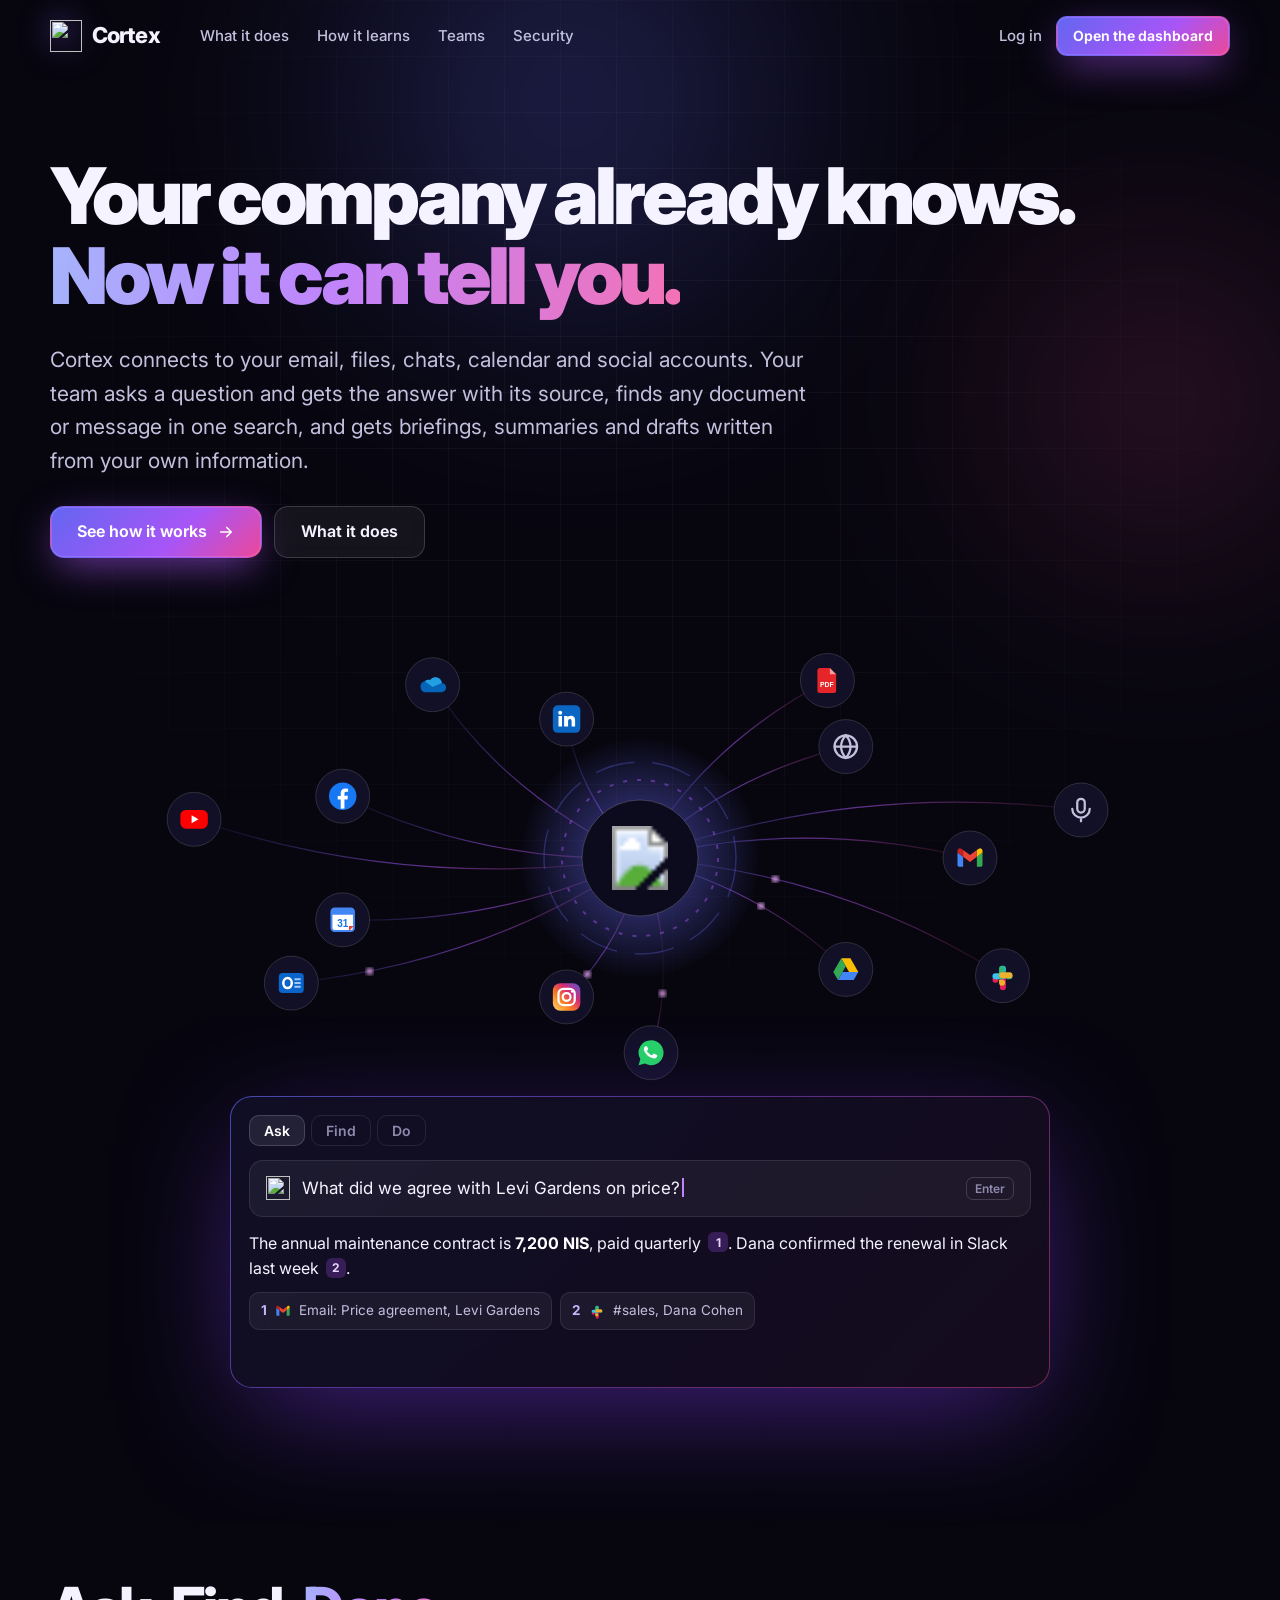
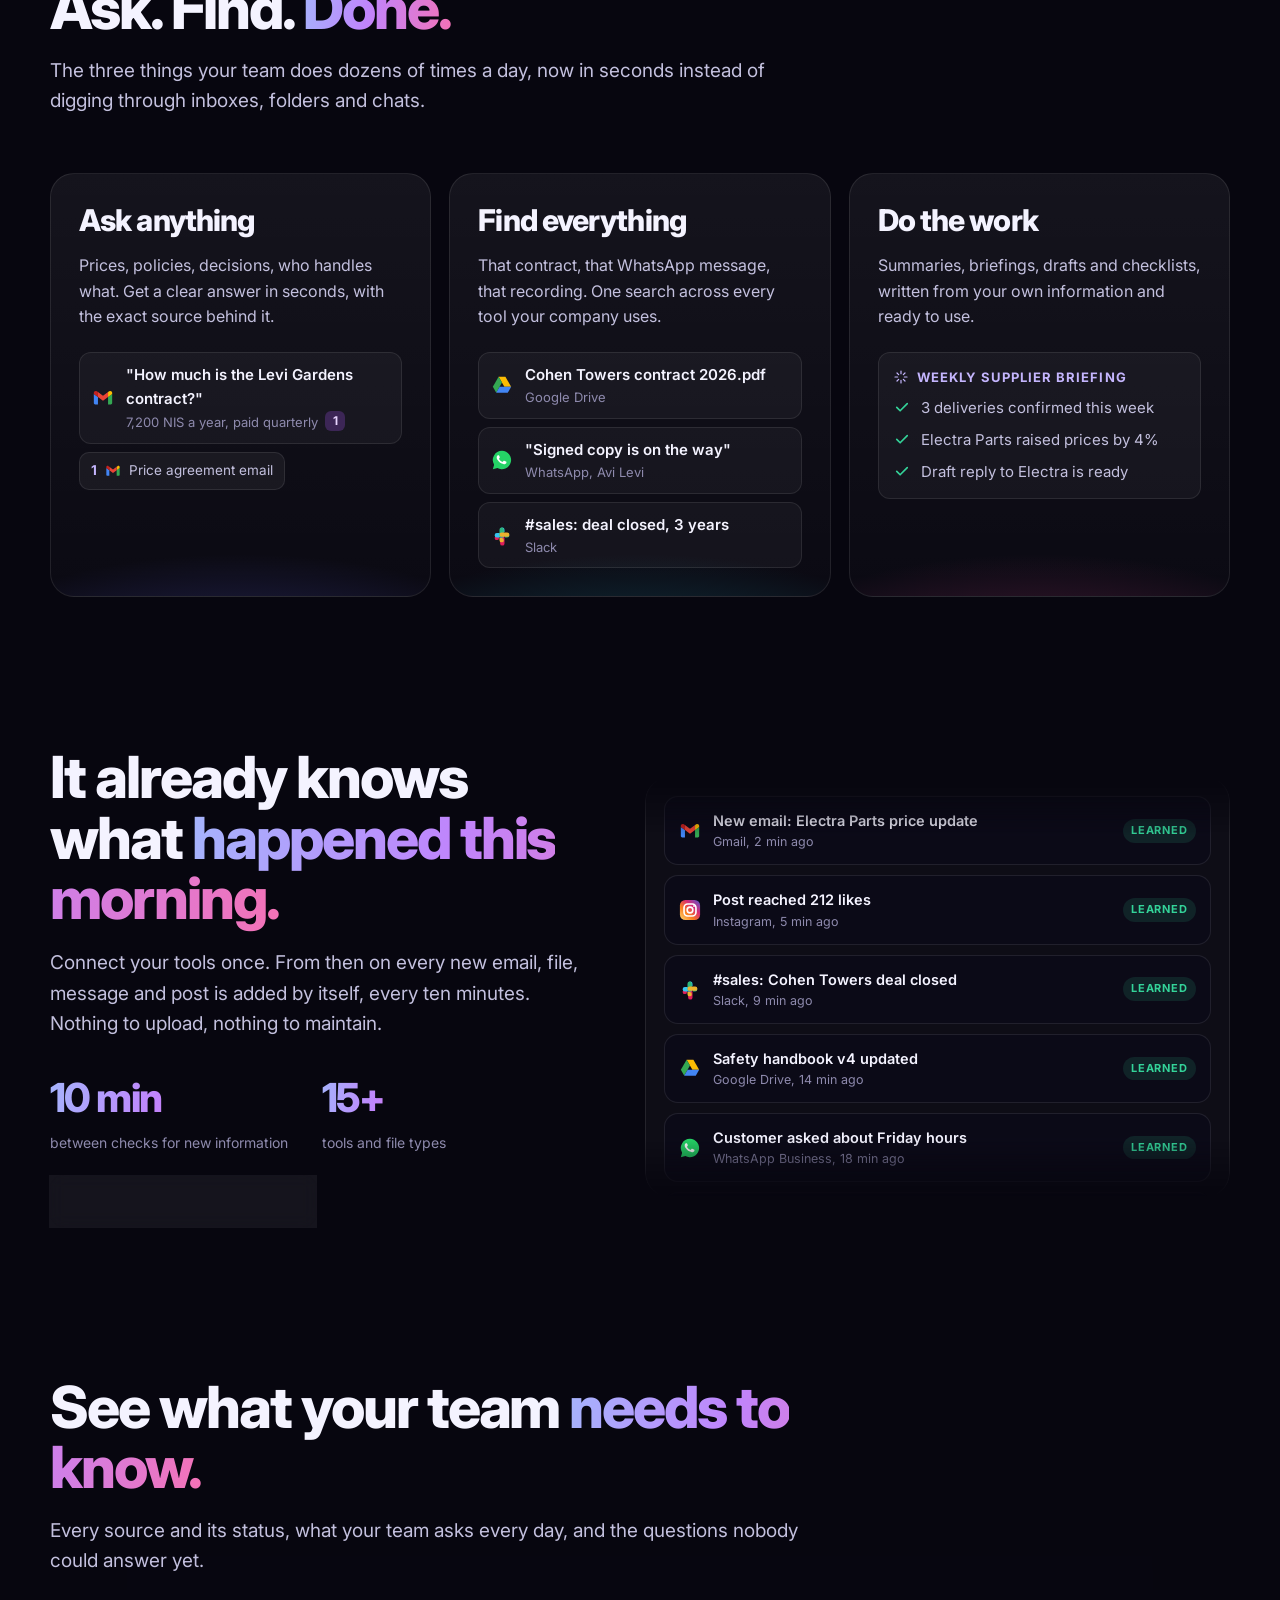
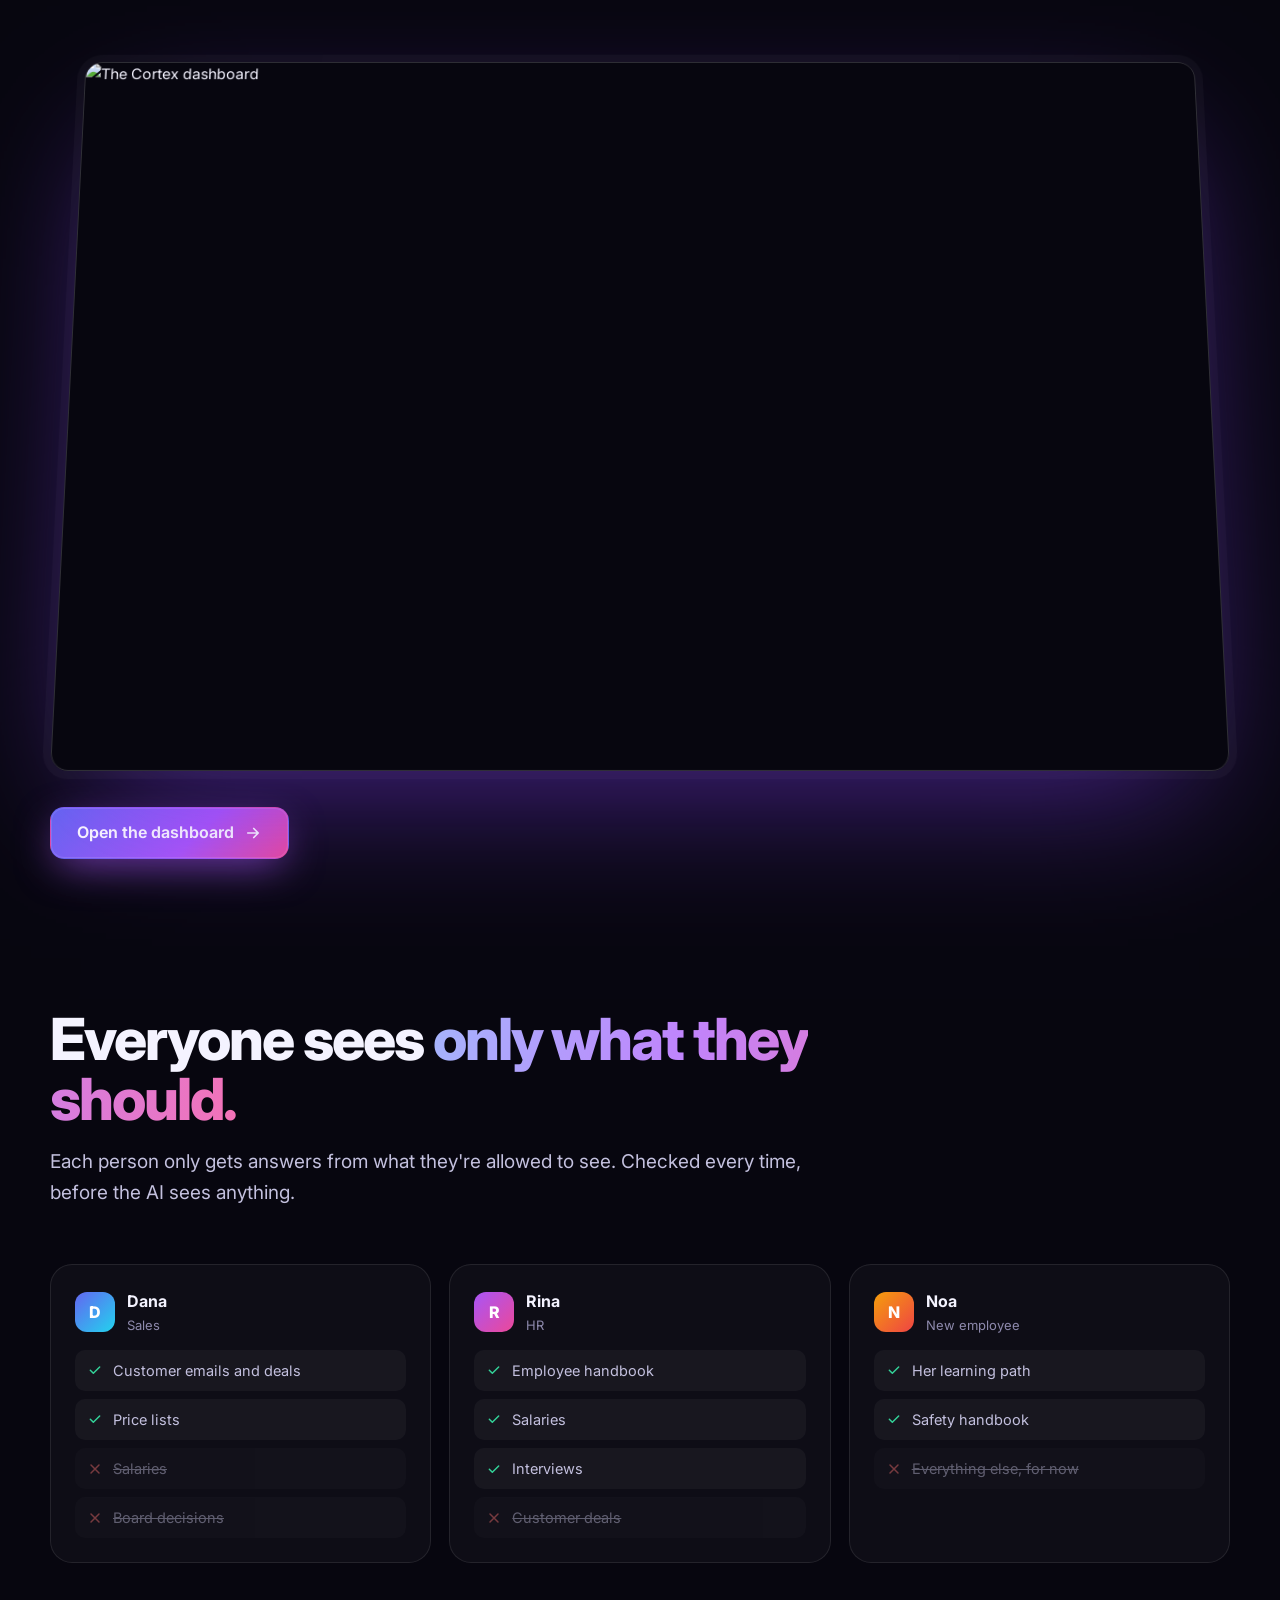
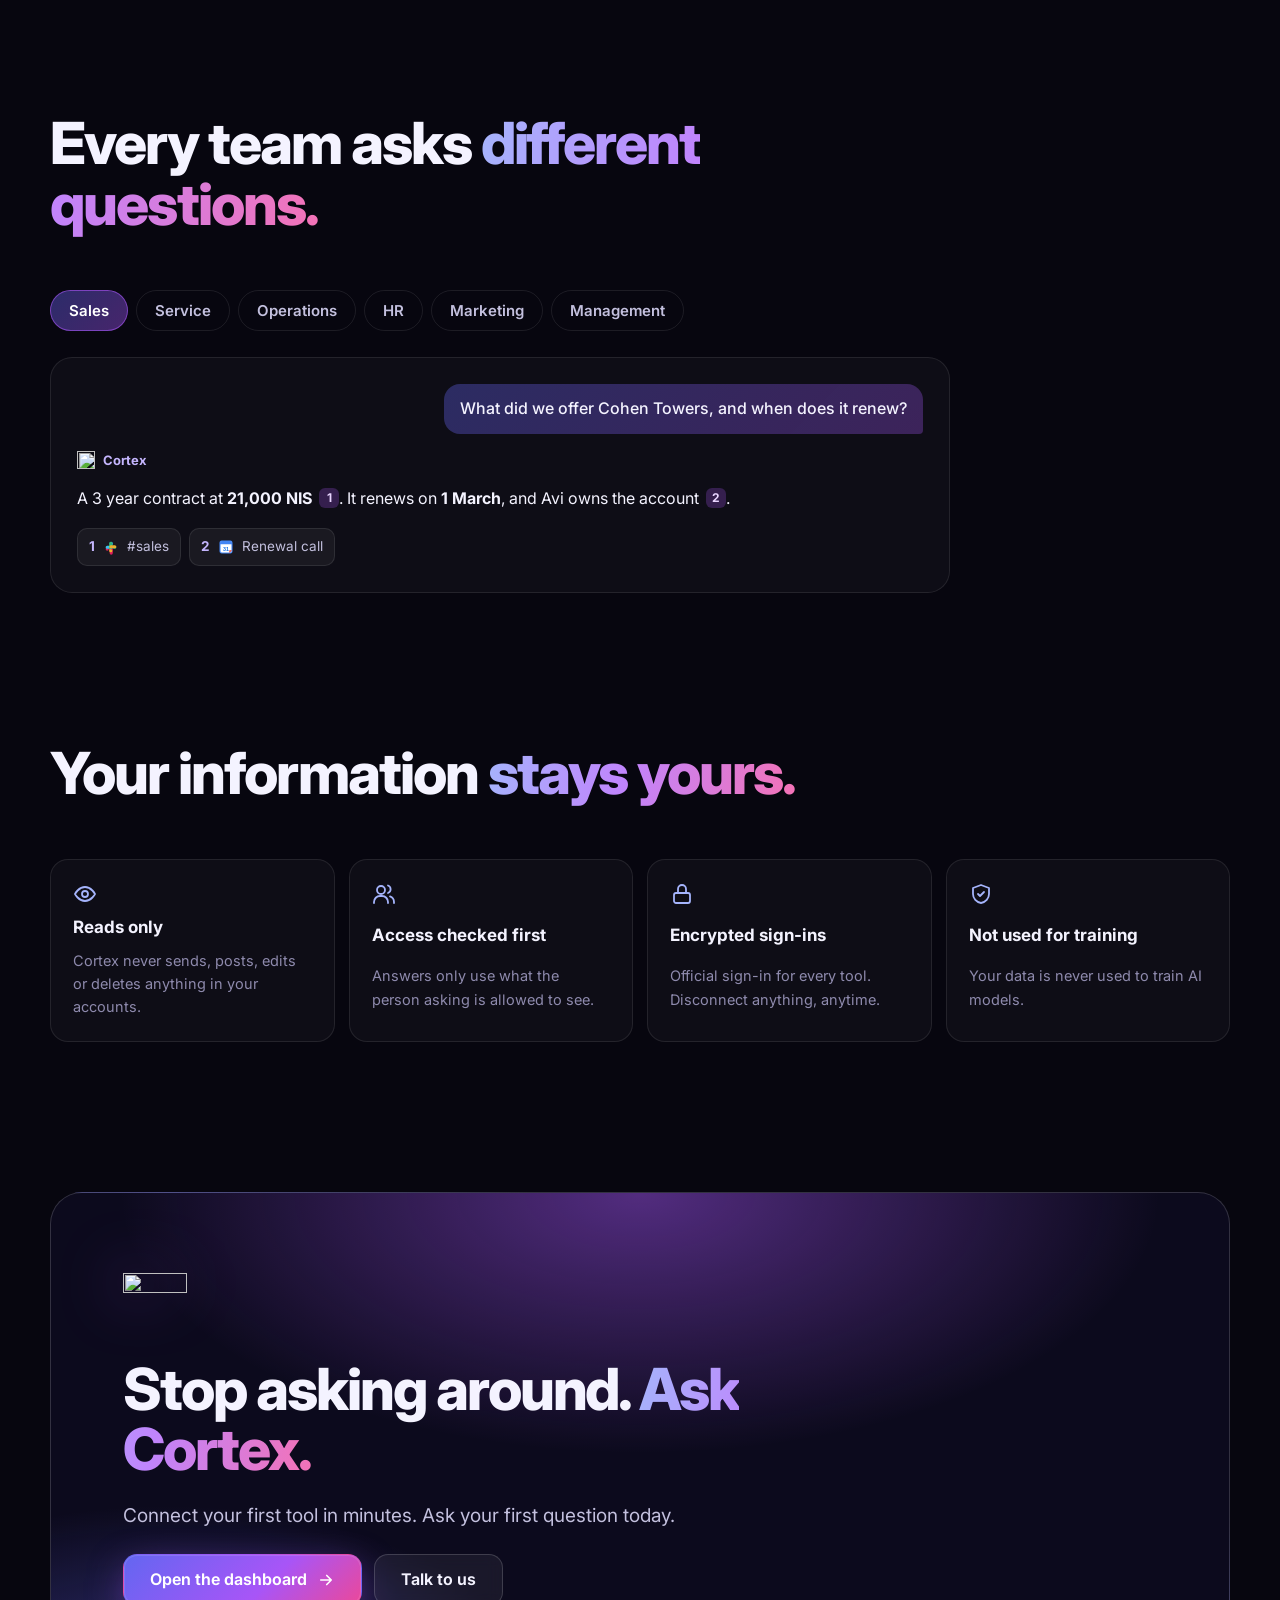
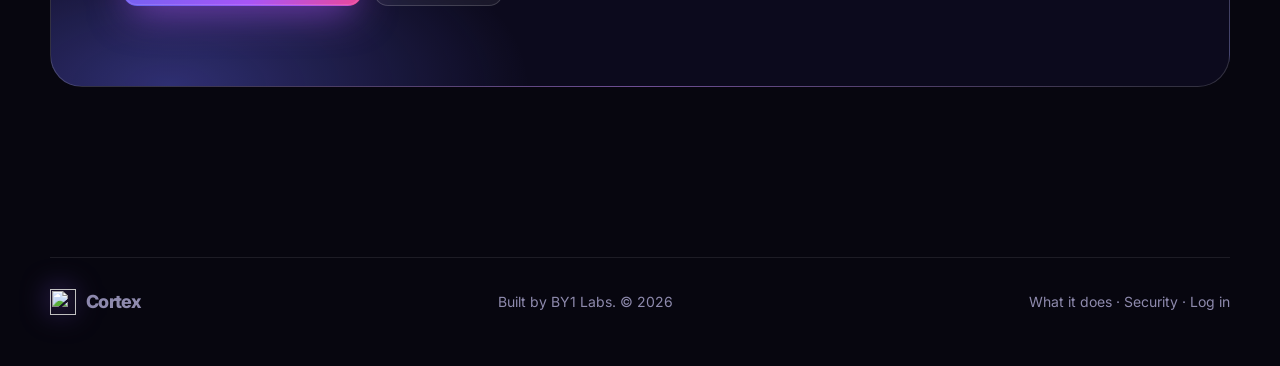
==== commit 958a2788: "v0.9.6: new website hero, website opens the dashboard, no dashes - Website rebuilt: "Your company al" ====
--- a/app/static/site/index.html
+++ b/app/static/site/index.html
@@ -3,177 +3,229 @@
 <head>
 <meta charset="utf-8">
 <meta name="viewport" content="width=device-width, initial-scale=1">
-<title>Cortex – Your company's knowledge, one question away</title>
-<meta name="description" content="Cortex connects your email, documents, chats and social channels, and answers your team's questions in seconds – with the source, and only from what each person is allowed to see.">
+<title>Cortex | Your company already knows</title>
+<meta name="description" content="Cortex learns everything your business knows: emails, files, chats, meetings and social channels. Ask it anything, have it find anything, and let it do the work.">
 <link rel="icon" href="/static/cortex.svg" type="image/svg+xml">
 <link rel="preconnect" href="https://fonts.googleapis.com">
 <link rel="preconnect" href="https://fonts.gstatic.com" crossorigin>
-<link href="https://fonts.googleapis.com/css2?family=Inter:wght@400;500;600;700;800&display=swap" rel="stylesheet">
+<link href="https://fonts.googleapis.com/css2?family=Inter:wght@400;500;600;700;800;900&display=swap" rel="stylesheet">
 <style>
   :root {
-    --bg: #ffffff; --bg-2: #f7f7fb; --ink: #0d0b1f; --ink-2: #3b3a52; --muted: #6b6a80; --line: #e6e5ef;
-    --accent: #4f46e5; --accent-2: #4338ca; --violet: #9333ea; --accent-soft: #eef2ff; --ok: #067647;
-    --dark: #0d0b1f; --dark-2: #17152e; --radius: 16px;
+    --bg: #07060f; --bg-2: #0d0b1c; --card: rgba(255,255,255,.04); --card-2: rgba(255,255,255,.07); --line: rgba(255,255,255,.09); --line-2: rgba(255,255,255,.16);
+    --ink: #f4f3ff; --ink-2: #c3c0de; --muted: #8e8aad; --indigo: #6366f1; --violet: #a855f7; --pink: #ec4899; --cyan: #22d3ee; --ok: #34d399;
   }
   * { box-sizing: border-box; }
   html { scroll-behavior: smooth; }
   body { margin: 0; font: 16px/1.6 Inter, system-ui, -apple-system, "Segoe UI", Roboto, Arial, sans-serif; color: var(--ink); background: var(--bg);
-    -webkit-font-smoothing: antialiased; }
+    -webkit-font-smoothing: antialiased; overflow-x: hidden; }
   a { color: inherit; }
   img { max-width: 100%; height: auto; display: block; }
-  .wrap { width: min(1160px, 100% - 32px); margin: 0 auto; }
-  h1, h2, h3 { letter-spacing: -.03em; line-height: 1.08; margin: 0; }
-  h2 { font-size: clamp(30px, 4.2vw, 44px); font-weight: 700; }
-  h3 { font-size: 19px; font-weight: 650; letter-spacing: -.015em; line-height: 1.3; }
+  .wrap { width: min(1180px, 100% - 32px); margin: 0 auto; }
+  h1, h2, h3 { margin: 0; letter-spacing: -.035em; line-height: 1.04; }
+  h2 { font-size: clamp(34px, 5vw, 58px); font-weight: 800; }
+  h3 { font-size: 21px; font-weight: 700; letter-spacing: -.02em; line-height: 1.25; }
   p { margin: 0; }
-  .eyebrow { font-size: 13px; font-weight: 600; color: var(--accent); text-transform: uppercase; letter-spacing: .1em; }
-  .lead { font-size: 18px; color: var(--ink-2); }
-  .grad { background: linear-gradient(90deg, var(--accent), var(--violet)); -webkit-background-clip: text; background-clip: text; color: transparent; }
-  .btn { display: inline-flex; align-items: center; justify-content: center; gap: 8px; height: 48px; padding: 0 22px; border-radius: 12px; font-weight: 600;
-    font-size: 15px; text-decoration: none; border: 1px solid transparent; cursor: pointer; white-space: nowrap; transition: background .15s, border-color .15s, transform .15s; }
-  .btn:hover { transform: translateY(-1px); }
-  .btn.primary { background: var(--ink); color: #fff; }
-  .btn.primary:hover { background: #26234a; }
-  .btn.brand { background: linear-gradient(135deg, var(--accent), var(--violet)); color: #fff; box-shadow: 0 10px 24px -10px rgba(79,70,229,.7); }
-  .btn.ghost { background: #fff; border-color: var(--line); color: var(--ink); }
-  .btn.ghost:hover { border-color: #c9c7da; }
-  .btn.sm { height: 40px; padding: 0 16px; font-size: 14px; border-radius: 10px; }
+  .grad { background: linear-gradient(100deg, #a5b4fc 0%, #c084fc 45%, #f472b6 100%); -webkit-background-clip: text; background-clip: text; color: transparent; }
+  .tag { display: inline-flex; align-items: center; gap: 8px; font-size: 13px; font-weight: 600; letter-spacing: .12em; text-transform: uppercase; color: #a5b4fc; }
+  .tag::before { content: ""; width: 8px; height: 8px; border-radius: 50%; background: linear-gradient(135deg, var(--indigo), var(--pink)); box-shadow: 0 0 12px rgba(168,85,247,.9); }
+  .lead { font-size: 19px; color: var(--ink-2); }
+  .btn { display: inline-flex; align-items: center; justify-content: center; gap: 10px; height: 52px; padding: 0 26px; border-radius: 14px; font-weight: 650; font-size: 16px;
+    text-decoration: none; border: 1px solid transparent; cursor: pointer; white-space: nowrap; transition: transform .15s, box-shadow .2s, background .2s, border-color .2s; }
+  .btn:hover { transform: translateY(-2px); }
   .btn svg { width: 18px; height: 18px; }
+  .btn.glow { color: #fff; background: linear-gradient(135deg, var(--indigo), var(--violet) 60%, var(--pink)); box-shadow: 0 0 0 1px rgba(255,255,255,.12) inset, 0 12px 40px -8px rgba(168,85,247,.7); }
+  .btn.glow:hover { box-shadow: 0 0 0 1px rgba(255,255,255,.2) inset, 0 16px 50px -6px rgba(168,85,247,.9); }
+  .btn.glass { color: var(--ink); background: rgba(255,255,255,.06); border-color: var(--line-2); backdrop-filter: blur(8px); }
+  .btn.glass:hover { background: rgba(255,255,255,.1); }
+  .btn.sm { height: 40px; padding: 0 16px; font-size: 14px; border-radius: 11px; }
   .show-sm { display: none; }
 
-  header { position: sticky; top: 0; z-index: 10; background: rgba(255,255,255,.82); backdrop-filter: saturate(1.4) blur(12px); border-bottom: 1px solid transparent; transition: border-color .2s; }
-  header.scrolled { border-bottom-color: var(--line); }
-  .nav { display: flex; align-items: center; gap: 28px; height: 70px; }
-  .logo { display: flex; align-items: center; gap: 10px; font-weight: 750; font-size: 21px; text-decoration: none; letter-spacing: -.03em; }
-  .logo img { width: 32px; height: 32px; }
-  .nav-links { display: flex; gap: 26px; margin-left: 14px; }
+  /* nav */
+  header { position: fixed; inset: 0 0 auto; z-index: 20; transition: background .2s, border-color .2s; border-bottom: 1px solid transparent; }
+  header.scrolled { background: rgba(7,6,15,.72); backdrop-filter: blur(14px) saturate(1.4); border-bottom-color: var(--line); }
+  .nav { display: flex; align-items: center; gap: 30px; height: 72px; }
+  .logo { display: flex; align-items: center; gap: 10px; font-weight: 800; font-size: 22px; letter-spacing: -.04em; text-decoration: none; }
+  .logo img { width: 32px; height: 32px; filter: drop-shadow(0 0 14px rgba(139,92,246,.6)); }
+  .nav-links { display: flex; gap: 28px; margin-left: 10px; }
   .nav-links a { text-decoration: none; color: var(--ink-2); font-size: 15px; font-weight: 500; }
-  .nav-links a:hover { color: var(--ink); }
-  .nav-cta { margin-left: auto; display: flex; gap: 12px; align-items: center; }
-  .nav-cta .login { text-decoration: none; font-weight: 500; font-size: 15px; color: var(--ink-2); }
-
-  .hero { position: relative; overflow: hidden; padding: 84px 0 40px;
-    background: radial-gradient(900px 480px at 50% -12%, rgba(79,70,229,.16), transparent 62%), radial-gradient(600px 360px at 92% 10%, rgba(147,51,234,.12), transparent 60%); }
-  .hero-grid { display: grid; gap: 26px; justify-items: center; text-align: center; }
-  .pill { display: inline-flex; align-items: center; gap: 8px; padding: 6px 14px 6px 8px; border-radius: 999px; background: #fff; border: 1px solid var(--line);
-    font-size: 14px; font-weight: 500; color: var(--ink-2); box-shadow: 0 1px 2px rgba(13,11,31,.05); }
-  .pill b { background: var(--accent-soft); color: var(--accent); border-radius: 999px; padding: 2px 9px; font-size: 12px; font-weight: 600; }
-  .hero h1 { font-size: clamp(40px, 6.4vw, 74px); font-weight: 800; max-width: 1120px; }
-  .hero .lead { max-width: 690px; font-size: 20px; }
-  .hero-ctas { display: flex; gap: 12px; flex-wrap: wrap; justify-content: center; }
-  .hero-notes { display: flex; gap: 22px; flex-wrap: wrap; justify-content: center; font-size: 14px; color: var(--muted); }
-  .hero-notes span { display: inline-flex; align-items: center; gap: 6px; }
-  .hero-notes svg { width: 16px; height: 16px; color: var(--ok); }
-
-  .strip { margin-top: 18px; display: grid; gap: 14px; justify-items: center; }
-  .strip p { font-size: 13px; font-weight: 500; color: var(--muted); }
-  .strip-logos { display: flex; flex-wrap: wrap; justify-content: center; gap: 10px; }
-  .strip-logos span { width: 52px; height: 52px; border-radius: 14px; display: grid; place-items: center; background: #fff; border: 1px solid var(--line);
-    box-shadow: 0 1px 2px rgba(13,11,31,.04); transition: transform .15s; }
-  .strip-logos span:hover { transform: translateY(-2px); }
-  .strip-logos svg { width: 26px; height: 26px; }
-
-  .demo { margin-top: 44px; width: min(900px, 100%); text-align: left; border-radius: 20px; padding: 10px; background: linear-gradient(135deg, rgba(79,70,229,.25), rgba(147,51,234,.25));
-    box-shadow: 0 40px 90px -40px rgba(49, 36, 140, .55); }
-  .demo-in { background: #fff; border-radius: 14px; padding: 22px; display: grid; gap: 16px; min-height: 238px; align-content: start; }
-  .ask { display: flex; align-items: center; gap: 12px; padding: 14px 16px; border: 1px solid var(--line); border-radius: 12px; background: var(--bg-2); font-size: 16px; }
-  .ask img { width: 24px; height: 24px; }
-  .ask .typed { flex: 1; color: var(--ink); min-height: 1.6em; }
-  .ask .typed::after { content: ""; display: inline-block; width: 2px; height: 1.1em; background: var(--accent); vertical-align: -3px; margin-left: 2px; animation: blink 1s steps(1) infinite; }
+  .nav-links a:hover { color: #fff; }
+  .nav-cta { margin-left: auto; display: flex; align-items: center; gap: 14px; }
+  .nav-cta .login { text-decoration: none; color: var(--ink-2); font-weight: 500; font-size: 15px; }
+  .nav-cta .login:hover { color: #fff; }
+
+  /* backgrounds */
+  .glow-bg { position: absolute; inset: 0; pointer-events: none; overflow: hidden; }
+  .glow-bg::before, .glow-bg::after { content: ""; position: absolute; border-radius: 50%; filter: blur(90px); opacity: .55; }
+  .glow-bg::before { width: 720px; height: 720px; left: 50%; top: -260px; transform: translateX(-60%); background: radial-gradient(circle, rgba(99,102,241,.55), transparent 65%); }
+  .glow-bg::after { width: 560px; height: 560px; right: -160px; top: 120px; background: radial-gradient(circle, rgba(236,72,153,.35), transparent 65%); }
+  .grid-bg { position: absolute; inset: 0; pointer-events: none;
+    background-image: linear-gradient(rgba(255,255,255,.035) 1px, transparent 1px), linear-gradient(90deg, rgba(255,255,255,.035) 1px, transparent 1px);
+    background-size: 56px 56px; mask-image: radial-gradient(ellipse 70% 60% at 50% 30%, #000 30%, transparent 75%); }
+
+  /* hero */
+  .hero { position: relative; padding: 156px 0 60px; }
+  .hero .wrap { position: relative; display: grid; justify-items: start; gap: 28px; }
+  .badge { display: inline-flex; align-items: center; gap: 10px; padding: 7px 16px 7px 8px; border-radius: 999px; font-size: 14px; color: var(--ink-2);
+    background: rgba(255,255,255,.05); border: 1px solid var(--line-2); backdrop-filter: blur(6px); }
+  .badge b { padding: 3px 10px; border-radius: 999px; font-size: 12px; color: #fff; background: linear-gradient(135deg, var(--indigo), var(--violet)); }
+  .hero h1 { font-size: clamp(40px, 6.1vw, 82px); font-weight: 900; letter-spacing: -.05em; line-height: 1.02; }
+  .hero h1 span.line { white-space: nowrap; }
+  @media (max-width: 760px) { .hero h1 span.line { white-space: normal; } }
+  .hero .lead { max-width: 760px; font-size: clamp(17px, 1.9vw, 21px); }
+  .verbs { display: inline-flex; gap: 10px; flex-wrap: wrap; justify-content: center; }
+  .verbs span { padding: 6px 14px; border-radius: 10px; font-weight: 650; font-size: 15px; border: 1px solid var(--line-2); background: rgba(255,255,255,.04); }
+  .verbs span i { font-style: normal; background: linear-gradient(100deg, #a5b4fc, #f0abfc); -webkit-background-clip: text; background-clip: text; color: transparent; }
+  .ctas { display: flex; gap: 12px; flex-wrap: wrap; }
+
+  /* brain */
+  .brain { position: relative; width: min(1000px, 100%); margin-top: 22px; justify-self: center; }
+  .brain svg.net { width: 100%; height: auto; display: block; overflow: visible; }
+  .wire { stroke: url(#wire); stroke-width: 1.2; fill: none; opacity: .55; }
+  .node circle.bg { fill: #121027; stroke: rgba(255,255,255,.14); }
+  .core-ring { fill: none; stroke: rgba(168,85,247,.45); }
+  .core-ring.r2 { stroke: rgba(99,102,241,.3); }
+  @keyframes spin { to { transform: rotate(360deg); } }
+  .spin { transform-origin: 500px 250px; animation: spin 40s linear infinite; }
+  .spin.rev { animation-direction: reverse; animation-duration: 60s; }
+  @keyframes breathe { 0%, 100% { opacity: .55; } 50% { opacity: 1; } }
+  .core-glow { animation: breathe 3.2s ease-in-out infinite; }
+
+  /* command bar under the brain */
+  .console { position: relative; margin-top: -40px; width: min(820px, 100%); justify-self: center; text-align: left; border-radius: 22px; padding: 1px;
+    background: linear-gradient(135deg, rgba(99,102,241,.7), rgba(168,85,247,.5) 50%, rgba(236,72,153,.5)); box-shadow: 0 30px 120px -20px rgba(124,58,237,.55); }
+  .console-in { border-radius: 21px; background: rgba(12,10,26,.92); backdrop-filter: blur(16px); padding: 18px; display: grid; gap: 14px; min-height: 290px; align-content: start; }
+  .modes { display: flex; gap: 6px; }
+  .mode { border: 1px solid var(--line); background: transparent; color: var(--muted); border-radius: 10px; padding: 6px 14px; font: 600 14px Inter, sans-serif; cursor: pointer; }
+  .mode[aria-selected="true"] { color: #fff; background: rgba(255,255,255,.08); border-color: var(--line-2); }
+  .prompt { display: flex; align-items: center; gap: 12px; padding: 14px 16px; border-radius: 14px; background: rgba(255,255,255,.05); border: 1px solid var(--line); font-size: 17px; }
+  .prompt img { width: 24px; height: 24px; }
+  .prompt .typed { flex: 1; min-height: 1.5em; }
+  .prompt .typed::after { content: ""; display: inline-block; width: 2px; height: 1.1em; vertical-align: -3px; margin-left: 2px; background: #c084fc; animation: blink 1s steps(1) infinite; }
   @keyframes blink { 50% { opacity: 0; } }
-  .ask kbd { font: 500 12px Inter, sans-serif; color: var(--muted); border: 1px solid var(--line); border-radius: 6px; padding: 2px 7px; background: #fff; }
-  .answer { display: grid; gap: 12px; padding: 4px 4px 2px; transition: opacity .4s; }
-  .answer .who { display: flex; align-items: center; gap: 8px; font-size: 13px; font-weight: 600; color: var(--accent); }
-  .answer .who img { width: 18px; height: 18px; }
-  .answer p { font-size: 16.5px; color: var(--ink); }
-  .cite { display: inline-grid; place-items: center; min-width: 20px; height: 20px; padding: 0 5px; border-radius: 6px; background: var(--accent-soft); color: var(--accent);
-    font-size: 12px; font-weight: 700; vertical-align: 2px; margin-left: 2px; }
-  .sources { display: flex; flex-wrap: wrap; gap: 8px; }
-  .src { display: inline-flex; align-items: center; gap: 8px; border: 1px solid var(--line); border-radius: 10px; padding: 7px 11px; font-size: 13.5px; color: var(--ink-2); background: #fff; }
-  .src svg { width: 16px; height: 16px; flex: none; }
-  .src b { color: var(--accent); font-weight: 700; }
-
-  section.block { padding: 104px 0; }
-  .head { display: grid; gap: 16px; max-width: 760px; margin: 0 auto 56px; text-align: center; justify-items: center; }
-  .tinted { background: var(--bg-2); border-top: 1px solid var(--line); border-bottom: 1px solid var(--line); }
-
-  .pillars { display: grid; grid-template-columns: repeat(4, 1fr); gap: 18px; }
-  .pillar { padding: 28px 24px; border-radius: var(--radius); background: #fff; border: 1px solid var(--line); display: grid; gap: 12px; align-content: start; }
-  .pillar .ico { width: 44px; height: 44px; border-radius: 12px; display: grid; place-items: center; color: #fff; background: linear-gradient(135deg, var(--accent), var(--violet)); }
-  .pillar .ico svg { width: 22px; height: 22px; }
-  .pillar p { color: var(--ink-2); font-size: 15px; }
-
-  .rows { display: grid; gap: 110px; }
-  .split { display: grid; grid-template-columns: 1fr 1.3fr; gap: 64px; align-items: center; }
-  .split.rev { grid-template-columns: 1.3fr 1fr; }
-  .split.rev .text { order: 2; }
-  .split .text { display: grid; gap: 18px; }
-  .split ul { list-style: none; padding: 0; margin: 4px 0 0; display: grid; gap: 12px; }
-  .split li { display: flex; gap: 10px; color: var(--ink-2); font-size: 15.5px; }
-  .split li svg { flex: none; width: 20px; height: 20px; color: var(--accent); margin-top: 2px; }
-  .frame { border-radius: 16px; overflow: hidden; border: 1px solid var(--line); box-shadow: 0 34px 70px -36px rgba(30, 22, 90, .45); padding: 8px; background: linear-gradient(135deg, #eef2ff, #f5ecff); }
-  .frame img { border-radius: 10px; border: 1px solid var(--line); }
-
-  .tabs { display: flex; flex-wrap: wrap; gap: 8px; justify-content: center; margin-bottom: 28px; }
-  .tab { border: 1px solid var(--line); background: #fff; color: var(--ink-2); border-radius: 999px; padding: 9px 18px; font: 600 14.5px Inter, sans-serif; cursor: pointer; }
-  .tab:hover { border-color: #c9c7da; }
-  .tab[aria-selected="true"] { background: var(--ink); border-color: var(--ink); color: #fff; }
-  .team-card { max-width: 860px; margin: 0 auto; background: #fff; border: 1px solid var(--line); border-radius: 20px; padding: 28px; display: grid; gap: 18px;
-    box-shadow: 0 24px 60px -40px rgba(30, 22, 90, .45); }
-  .team-card .q { justify-self: end; max-width: 85%; background: var(--accent-soft); color: #2c2596; border-radius: 16px 16px 4px 16px; padding: 12px 16px; font-weight: 500; }
-  .team-card .why { font-size: 14px; color: var(--muted); border-top: 1px solid var(--line); padding-top: 14px; }
-
-  .dark { background: var(--dark); color: #e4e2f3; }
-  .dark h2 { color: #fff; }
-  .dark .lead { color: #aeabc8; }
-  .dark .eyebrow { color: #a5b4fc; }
-  .sec-grid { display: grid; grid-template-columns: repeat(2, 1fr); gap: 18px; }
-  .sec { padding: 26px; border-radius: var(--radius); background: var(--dark-2); border: 1px solid #2a2750; display: flex; gap: 16px; }
-  .sec svg { flex: none; width: 24px; height: 24px; color: #a5b4fc; margin-top: 2px; }
-  .sec h3 { color: #fff; margin-bottom: 6px; }
-  .sec p { color: #aeabc8; }
-
-  .faq { max-width: 800px; margin: 0 auto; display: grid; gap: 10px; }
-  details { border: 1px solid var(--line); border-radius: 14px; padding: 0 22px; background: #fff; }
-  summary { cursor: pointer; list-style: none; padding: 20px 0; font-weight: 600; display: flex; justify-content: space-between; gap: 16px; }
-  summary::-webkit-details-marker { display: none; }
-  summary::after { content: "+"; font-size: 22px; line-height: 1; color: var(--muted); }
-  details[open] summary::after { content: "–"; }
-  details p { padding: 0 0 20px; color: var(--ink-2); }
-
-  .cta { padding: 0 0 104px; }
-  .cta-box { border-radius: 28px; padding: 72px 32px; text-align: center; color: #fff; display: grid; gap: 20px; justify-items: center;
-    background: radial-gradient(700px 320px at 15% 0%, rgba(147,51,234,.65), transparent 60%), linear-gradient(135deg, #3730a3, #4f46e5 60%, #6d28d9); }
-  .cta-box h2 { color: #fff; max-width: 680px; }
-  .cta-box p { color: #e0e7ff; max-width: 560px; font-size: 18px; }
-  .cta-box .btn.white { background: #fff; color: var(--ink); }
-  .cta-box .btn.line { background: transparent; color: #fff; border-color: rgba(255,255,255,.45); }
-  footer { border-top: 1px solid var(--line); padding: 34px 0; font-size: 14px; color: var(--muted); }
-  footer .wrap { display: flex; justify-content: space-between; gap: 16px; flex-wrap: wrap; align-items: center; }
+  .prompt kbd { font: 600 12px Inter, sans-serif; color: var(--muted); border: 1px solid var(--line-2); border-radius: 7px; padding: 3px 8px; }
+  .out { display: grid; gap: 10px; transition: opacity .35s, transform .35s; }
+  .out.hide { opacity: 0; transform: translateY(6px); }
+  .out p { color: var(--ink); font-size: 16px; }
+  .out b { color: #fff; }
+  .cite { display: inline-grid; place-items: center; min-width: 20px; height: 20px; padding: 0 5px; margin-left: 3px; border-radius: 6px; font-size: 12px; font-weight: 700;
+    color: #e9d5ff; background: rgba(168,85,247,.25); vertical-align: 2px; }
+  .chips { display: flex; flex-wrap: wrap; gap: 8px; }
+  .chip { display: inline-flex; align-items: center; gap: 8px; padding: 7px 11px; border-radius: 10px; font-size: 13.5px; color: var(--ink-2); background: rgba(255,255,255,.05); border: 1px solid var(--line); }
+  .chip svg { width: 16px; height: 16px; flex: none; }
+  .chip b { color: #c4b5fd; }
+  .result { display: flex; align-items: center; gap: 12px; padding: 10px 12px; border-radius: 12px; background: rgba(255,255,255,.04); border: 1px solid var(--line); }
+  .result svg { width: 22px; height: 22px; flex: none; }
+  .result .t { font-weight: 600; font-size: 15px; }
+  .result .m { font-size: 13px; color: var(--muted); }
+  .result .go { margin-left: auto; font-size: 13px; color: #c4b5fd; font-weight: 600; }
+  .task { display: grid; gap: 8px; padding: 14px; border-radius: 12px; background: rgba(255,255,255,.04); border: 1px solid var(--line); }
+  .task .row { display: flex; gap: 10px; align-items: flex-start; font-size: 15px; color: var(--ink-2); }
+  .task .row svg { width: 18px; height: 18px; flex: none; margin-top: 2px; color: var(--ok); }
+  .task .head { display: flex; align-items: center; gap: 8px; font-size: 13px; font-weight: 700; color: #c4b5fd; text-transform: uppercase; letter-spacing: .08em; }
+
+  /* sections */
+  section.block { position: relative; padding: 130px 0; }
+  .center-head { display: grid; gap: 18px; max-width: 760px; margin: 0 0 56px; }
+
+  /* find / answer / do bento */
+  .bento { display: grid; grid-template-columns: repeat(3, 1fr); gap: 18px; }
+  .tile { position: relative; overflow: hidden; border-radius: 24px; padding: 28px; background: linear-gradient(180deg, rgba(255,255,255,.06), rgba(255,255,255,.02));
+    border: 1px solid var(--line); display: grid; gap: 14px; align-content: start; min-height: 420px; }
+  .tile::after { content: ""; position: absolute; inset: auto -40% -60% -40%; height: 70%; background: radial-gradient(closest-side, var(--c, rgba(99,102,241,.35)), transparent); pointer-events: none; }
+  .tile .num { font-size: 13px; font-weight: 800; letter-spacing: .14em; color: var(--muted); }
+  .tile h3 { font-size: 30px; font-weight: 800; letter-spacing: -.03em; }
+  .tile p.d { color: var(--ink-2); }
+  .tile .mini { position: relative; z-index: 1; margin-top: 8px; display: grid; gap: 8px; }
+
+  /* always learning feed */
+  .learn { display: grid; grid-template-columns: 1fr 1.1fr; gap: 64px; align-items: center; }
+  .learn .text { display: grid; gap: 20px; }
+  .stat-row { display: flex; gap: 34px; margin-top: 6px; }
+  .stat b { display: block; font-size: 40px; font-weight: 800; letter-spacing: -.04em; }
+  .stat span { color: var(--muted); font-size: 14px; }
+  .feed { position: relative; height: 420px; overflow: hidden; border-radius: 24px; border: 1px solid var(--line); background: rgba(255,255,255,.03); padding: 18px;
+    mask-image: linear-gradient(180deg, transparent, #000 14%, #000 86%, transparent); }
+  .feed-track { display: grid; gap: 10px; animation: feed 28s linear infinite; }
+  @keyframes feed { from { transform: translateY(0); } to { transform: translateY(-50%); } }
+  .feed .item { display: flex; align-items: center; gap: 12px; padding: 12px 14px; border-radius: 14px; background: rgba(12,10,26,.8); border: 1px solid var(--line); }
+  .feed .item svg { width: 22px; height: 22px; flex: none; }
+  .feed .item .t { font-size: 14.5px; font-weight: 600; }
+  .feed .item .m { font-size: 12.5px; color: var(--muted); }
+  .feed .item .new { margin-left: auto; font-size: 11px; font-weight: 700; letter-spacing: .08em; color: var(--ok); background: rgba(52,211,153,.12); border-radius: 999px; padding: 3px 8px; }
+
+  /* screens */
+  .screens { position: relative; perspective: 1600px; }
+  .screen { border-radius: 18px; overflow: hidden; border: 1px solid var(--line-2); box-shadow: 0 50px 140px -40px rgba(124,58,237,.6), 0 0 0 8px rgba(255,255,255,.03);
+    transform: rotateX(8deg); transform-origin: 50% 100%; transition: transform .6s; }
+  .screens:hover .screen { transform: rotateX(0); }
+  .screen-cta { display: flex; margin-top: 36px; }
+
+  /* access */
+  .access { display: grid; grid-template-columns: repeat(3, 1fr); gap: 18px; }
+  .person { border-radius: 22px; padding: 24px; border: 1px solid var(--line); background: rgba(255,255,255,.03); display: grid; gap: 14px; align-content: start; }
+  .person .who { display: flex; align-items: center; gap: 12px; }
+  .avatar { width: 40px; height: 40px; border-radius: 12px; display: grid; place-items: center; font-weight: 800; color: #fff; }
+  .person .role { font-size: 13px; color: var(--muted); }
+  .sees { display: grid; gap: 8px; }
+  .sees div { display: flex; align-items: center; gap: 10px; font-size: 14.5px; color: var(--ink-2); padding: 9px 12px; border-radius: 10px; background: rgba(255,255,255,.04); }
+  .sees div svg { width: 16px; height: 16px; flex: none; }
+  .sees .yes svg { color: var(--ok); }
+  .sees .no { opacity: .45; text-decoration: line-through; }
+  .sees .no svg { color: #f87171; }
+
+  /* teams */
+  .tabs { display: flex; flex-wrap: wrap; gap: 8px; margin-bottom: 26px; }
+  .tab { border: 1px solid var(--line); background: transparent; color: var(--ink-2); border-radius: 999px; padding: 10px 18px; font: 600 15px Inter, sans-serif; cursor: pointer; }
+  .tab:hover { border-color: var(--line-2); color: #fff; }
+  .tab[aria-selected="true"] { color: #fff; background: linear-gradient(135deg, rgba(99,102,241,.4), rgba(168,85,247,.4)); border-color: rgba(168,85,247,.6); }
+  .team { max-width: 900px; border-radius: 22px; padding: 26px; border: 1px solid var(--line); background: rgba(255,255,255,.03); display: grid; gap: 16px; }
+  .team .q { justify-self: end; max-width: 86%; padding: 12px 16px; border-radius: 16px 16px 4px 16px; background: linear-gradient(135deg, rgba(99,102,241,.35), rgba(168,85,247,.3)); font-weight: 500; }
+  .team .a-head { display: flex; align-items: center; gap: 8px; font-size: 13px; font-weight: 700; color: #c4b5fd; }
+  .team .a-head img { width: 18px; height: 18px; }
+
+  /* trust */
+  .trust { display: grid; grid-template-columns: repeat(4, 1fr); gap: 14px; }
+  .trust div { padding: 22px; border-radius: 18px; border: 1px solid var(--line); background: rgba(255,255,255,.03); display: grid; gap: 8px; }
+  .trust svg { width: 24px; height: 24px; color: #a5b4fc; }
+  .trust b { font-size: 17px; }
+  .trust p { color: var(--muted); font-size: 14.5px; }
+
+  /* final */
+  .final { position: relative; overflow: hidden; border-radius: 32px; padding: 80px clamp(24px, 6vw, 72px); display: grid; gap: 22px; justify-items: start;
+    border: 1px solid var(--line-2); background: radial-gradient(800px 400px at 50% 0%, rgba(168,85,247,.45), transparent 65%), radial-gradient(600px 300px at 10% 100%, rgba(99,102,241,.4), transparent 60%), #0c0a1d; }
+  .final h2 { max-width: 760px; }
+  footer { padding: 40px 0 50px; color: var(--muted); font-size: 14px; }
+  footer .wrap { display: flex; justify-content: space-between; align-items: center; gap: 16px; flex-wrap: wrap; border-top: 1px solid var(--line); padding-top: 30px; }
   footer a { text-decoration: none; }
-  footer a:hover { color: var(--ink); }
-
-  @media (max-width: 960px) {
+  footer a:hover { color: #fff; }
+
+  .reveal { opacity: 0; transform: translateY(24px); transition: opacity .8s, transform .8s; }
+  .reveal.in { opacity: 1; transform: none; }
+
+  @media (max-width: 980px) {
     .nav-links, .nav-cta .login { display: none; }
-    .pillars { grid-template-columns: repeat(2, 1fr); }
-    .split, .split.rev { grid-template-columns: 1fr; gap: 30px; }
-    .split.rev .text { order: 0; }
-    .rows { gap: 72px; }
-    section.block { padding: 72px 0; }
+    .bento, .access { grid-template-columns: 1fr; }
+    .tile { min-height: 0; }
+    .learn { grid-template-columns: 1fr; gap: 40px; }
+    .trust { grid-template-columns: repeat(2, 1fr); }
+    section.block { padding: 90px 0; }
   }
   @media (max-width: 600px) {
-    .pillars, .sec-grid { grid-template-columns: 1fr; }
-    .hero { padding-top: 44px; }
-    .hero .lead { font-size: 17px; }
-    .demo-in { padding: 14px; min-height: 300px; }
-    .ask kbd { display: none; }
-    .strip-logos span { width: 44px; height: 44px; border-radius: 12px; }
-    .strip-logos svg { width: 22px; height: 22px; }
+    .hero { padding-top: 112px; }
+    .console { margin-top: -10px; }
+    .console-in { min-height: 360px; padding: 14px; }
+    .prompt { font-size: 15px; }
+    .prompt kbd { display: none; }
+    .trust { grid-template-columns: 1fr; }
+    .stat-row { gap: 22px; }
+    .stat b { font-size: 32px; }
     .hide-sm { display: none; } .show-sm { display: inline; }
-    .team-card { padding: 18px; }
-    .pill { font-size: 13px; }
+    .result .go { display: none; }
   }
-  @media (prefers-reduced-motion: reduce) { .ask .typed::after { animation: none; } .btn:hover { transform: none; } }
+  @media (prefers-reduced-motion: reduce) {
+    .spin, .core-glow, .feed-track, .prompt .typed::after { animation: none; }
+    .reveal { opacity: 1; transform: none; }
+  }
 </style>
 </head>
 <body>
@@ -192,179 +244,172 @@
   <symbol id="b-instagram" viewBox="0 0 24 24"><rect x="1" y="1" width="22" height="22" rx="6" fill="url(#igs)"/><rect x="5.5" y="5.5" width="13" height="13" rx="4" fill="none" stroke="#fff" stroke-width="1.8"/><circle cx="12" cy="12" r="3.1" fill="none" stroke="#fff" stroke-width="1.8"/><circle cx="16.4" cy="7.6" r="1" fill="#fff"/></symbol>
   <symbol id="b-youtube" viewBox="0 0 24 24"><rect x="1" y="4.5" width="22" height="15" rx="4.5" fill="#FF0000"/><path fill="#fff" d="M10 8.8v6.4l5.5-3.2z"/></symbol>
   <symbol id="b-linkedin" viewBox="0 0 24 24"><rect x="1" y="1" width="22" height="22" rx="4" fill="#0A66C2"/><path fill="#fff" d="M5.5 9.5h2.8V18H5.5zM6.9 5.3a1.6 1.6 0 1 1 0 3.2 1.6 1.6 0 0 1 0-3.2zM10 9.5h2.7v1.2c.4-.7 1.3-1.4 2.7-1.4 2.9 0 3.4 1.9 3.4 4.3V18H16v-3.9c0-.9 0-2.1-1.3-2.1s-1.5 1-1.5 2V18H10z"/></symbol>
-  <symbol id="b-web" viewBox="0 0 24 24" fill="none" stroke="#475467" stroke-width="1.8" stroke-linecap="round"><circle cx="12" cy="12" r="9"/><path d="M3 12h18M12 3c2.5 2.6 3.8 5.6 3.8 9s-1.3 6.4-3.8 9c-2.5-2.6-3.8-5.6-3.8-9S9.5 5.6 12 3z"/></symbol>
+  <symbol id="b-web" viewBox="0 0 24 24" fill="none" stroke="#c3c0de" stroke-width="1.8" stroke-linecap="round"><circle cx="12" cy="12" r="9"/><path d="M3 12h18M12 3c2.5 2.6 3.8 5.6 3.8 9s-1.3 6.4-3.8 9c-2.5-2.6-3.8-5.6-3.8-9S9.5 5.6 12 3z"/></symbol>
   <symbol id="b-pdf" viewBox="0 0 24 24"><path fill="#E5252A" d="M6 2h8l5 5v13a2 2 0 0 1-2 2H6a2 2 0 0 1-2-2V4a2 2 0 0 1 2-2z"/><path fill="#fff" opacity=".55" d="M14 2v5h5z"/><text x="11.5" y="17" text-anchor="middle" font-family="Arial,Helvetica,sans-serif" font-weight="700" font-size="5.5" fill="#fff">PDF</text></symbol>
-  <symbol id="b-mic" viewBox="0 0 24 24" fill="none" stroke="#475467" stroke-width="1.8" stroke-linecap="round"><rect x="9" y="3" width="6" height="11" rx="3"/><path d="M5 11a7 7 0 0 0 14 0M12 18v3"/></symbol>
-
-  <symbol id="i-check" viewBox="0 0 24 24" fill="none" stroke="currentColor" stroke-width="2" stroke-linecap="round" stroke-linejoin="round"><circle cx="12" cy="12" r="9"/><path d="m8 12.5 2.8 2.8L16.5 9.5"/></symbol>
-  <symbol id="i-arrow" viewBox="0 0 24 24" fill="none" stroke="currentColor" stroke-width="2" stroke-linecap="round" stroke-linejoin="round"><path d="M5 12h14M13 6l6 6-6 6"/></symbol>
-  <symbol id="i-plug" viewBox="0 0 24 24" fill="none" stroke="currentColor" stroke-width="1.9" stroke-linecap="round" stroke-linejoin="round"><path d="M9 7V3M15 7V3M6 7h12v4a6 6 0 0 1-12 0zM12 17v4"/></symbol>
-  <symbol id="i-brain" viewBox="0 0 24 24" fill="none" stroke="currentColor" stroke-width="1.9" stroke-linecap="round" stroke-linejoin="round"><circle cx="12" cy="12" r="2.5"/><circle cx="5" cy="6" r="1.8"/><circle cx="19" cy="6" r="1.8"/><circle cx="5" cy="18" r="1.8"/><circle cx="19" cy="18" r="1.8"/><path d="M6.4 7.2 10.2 10.4M17.6 7.2l-3.8 3.2M6.4 16.8l3.8-3.2M17.6 16.8l-3.8-3.2"/></symbol>
-  <symbol id="i-chat" viewBox="0 0 24 24" fill="none" stroke="currentColor" stroke-width="1.9" stroke-linecap="round" stroke-linejoin="round"><path d="M21 15a2 2 0 0 1-2 2H8l-5 4V5a2 2 0 0 1 2-2h14a2 2 0 0 1 2 2z"/><path d="M8 9h8M8 13h5"/></symbol>
-  <symbol id="i-shield" viewBox="0 0 24 24" fill="none" stroke="currentColor" stroke-width="1.9" stroke-linecap="round" stroke-linejoin="round"><path d="M12 3 4 6v6c0 4.5 3.4 8.3 8 9 4.6-.7 8-4.5 8-9V6z"/><path d="m9 12 2 2 4-4"/></symbol>
+  <symbol id="b-mic" viewBox="0 0 24 24" fill="none" stroke="#c3c0de" stroke-width="1.8" stroke-linecap="round"><rect x="9" y="3" width="6" height="11" rx="3"/><path d="M5 11a7 7 0 0 0 14 0M12 18v3"/></symbol>
+  <symbol id="i-arrow" viewBox="0 0 24 24" fill="none" stroke="currentColor" stroke-width="2.2" stroke-linecap="round" stroke-linejoin="round"><path d="M5 12h14M13 6l6 6-6 6"/></symbol>
+  <symbol id="i-check" viewBox="0 0 24 24" fill="none" stroke="currentColor" stroke-width="2.2" stroke-linecap="round" stroke-linejoin="round"><path d="m5 12.5 4.5 4.5L19 7.5"/></symbol>
+  <symbol id="i-x" viewBox="0 0 24 24" fill="none" stroke="currentColor" stroke-width="2.2" stroke-linecap="round"><path d="M6 6l12 12M18 6 6 18"/></symbol>
+  <symbol id="i-eye" viewBox="0 0 24 24" fill="none" stroke="currentColor" stroke-width="1.8" stroke-linecap="round" stroke-linejoin="round"><path d="M2 12s3.6-7 10-7 10 7 10 7-3.6 7-10 7S2 12 2 12z"/><circle cx="12" cy="12" r="3"/></symbol>
   <symbol id="i-lock" viewBox="0 0 24 24" fill="none" stroke="currentColor" stroke-width="1.8" stroke-linecap="round" stroke-linejoin="round"><rect x="4" y="11" width="16" height="10" rx="2"/><path d="M8 11V7a4 4 0 0 1 8 0v4"/></symbol>
   <symbol id="i-people" viewBox="0 0 24 24" fill="none" stroke="currentColor" stroke-width="1.8" stroke-linecap="round" stroke-linejoin="round"><circle cx="9" cy="8" r="4"/><path d="M2 21v-1a6 6 0 0 1 6-6h2a6 6 0 0 1 6 6v1"/><path d="M16 3.5a4 4 0 0 1 0 7.5"/><path d="M22 21v-1a6 6 0 0 0-4-5.6"/></symbol>
-  <symbol id="i-eye" viewBox="0 0 24 24" fill="none" stroke="currentColor" stroke-width="1.8" stroke-linecap="round" stroke-linejoin="round"><path d="M2 12s3.6-7 10-7 10 7 10 7-3.6 7-10 7S2 12 2 12z"/><circle cx="12" cy="12" r="3"/></symbol>
-  <symbol id="i-file" viewBox="0 0 24 24" fill="none" stroke="currentColor" stroke-width="1.8" stroke-linecap="round" stroke-linejoin="round"><path d="M14 3H6.5a2 2 0 0 0-2 2v14a2 2 0 0 0 2 2h11a2 2 0 0 0 2-2V8.5z"/><path d="M14 3v5.5h5.5"/></symbol>
+  <symbol id="i-shield" viewBox="0 0 24 24" fill="none" stroke="currentColor" stroke-width="1.8" stroke-linecap="round" stroke-linejoin="round"><path d="M12 3 4 6v6c0 4.5 3.4 8.3 8 9 4.6-.7 8-4.5 8-9V6z"/><path d="m9 12 2 2 4-4"/></symbol>
+  <symbol id="i-spark" viewBox="0 0 24 24" fill="none" stroke="currentColor" stroke-width="1.8" stroke-linecap="round" stroke-linejoin="round"><path d="M12 3v4M12 17v4M3 12h4M17 12h4M6 6l2.5 2.5M15.5 15.5 18 18M6 18l2.5-2.5M15.5 8.5 18 6"/></symbol>
 </svg>
 
 <header id="top">
   <div class="wrap nav">
     <a class="logo" href="#top"><img src="/static/cortex.svg" alt="">Cortex</a>
     <nav class="nav-links" aria-label="Main">
-      <a href="#how">How it works</a><a href="#product">Product</a><a href="#teams">For teams</a><a href="#security">Security</a><a href="#faq">FAQ</a>
+      <a href="#what">What it does</a><a href="#learns">How it learns</a><a href="#teams">Teams</a><a href="#trust">Security</a>
     </nav>
     <div class="nav-cta"><a class="login" href="/">Log in</a>
-      <a class="btn primary sm" href="/"><span class="hide-sm">Get started</span><span class="show-sm">Open Cortex</span></a></div>
+      <a class="btn glow sm" href="/#home"><span class="hide-sm">Open the dashboard</span><span class="show-sm">Dashboard</span></a></div>
   </div>
 </header>
 
 <main>
+  <!-- ================================================================== HERO -->
   <section class="hero">
-    <div class="wrap hero-grid">
-      <span class="pill"><b>New</b>Now with Facebook, Instagram and YouTube</span>
-      <h1>Your company's knowledge.<br><span class="grad">One question away.</span></h1>
-      <p class="lead">Cortex connects your email, documents, chats and social channels into one AI assistant. Your team asks in plain words – and gets the answer in seconds, with the source.</p>
-      <div class="hero-ctas">
-        <a class="btn brand" href="/">Get started <svg><use href="#i-arrow"/></svg></a>
-        <a class="btn ghost" href="#how">See how it works</a>
-      </div>
-      <div class="hero-notes">
-        <span><svg><use href="#i-check"/></svg>Set up in an afternoon</span>
-        <span><svg><use href="#i-check"/></svg>Everyone sees only what they're allowed to</span>
-        <span><svg><use href="#i-check"/></svg>English and Hebrew</span>
-      </div>
-
-      <div class="demo" aria-label="Example: a question and Cortex's answer">
-        <div class="demo-in">
-          <div class="ask"><img src="/static/cortex.svg" alt=""><span class="typed" id="typed"></span><kbd>Enter</kbd></div>
-          <div class="answer" id="answer">
-            <div class="who"><img src="/static/cortex.svg" alt="">Cortex</div>
-            <p id="answer-text"></p>
-            <div class="sources" id="answer-sources"></div>
+    <div class="glow-bg"></div><div class="grid-bg"></div>
+    <div class="wrap">
+      <h1><span class="line">Your company already knows.</span><br><span class="grad line">Now it can tell you.</span></h1>
+      <p class="lead">Cortex connects to your email, files, chats, calendar and social accounts. Your team asks a question and gets the answer with its source, finds any document or message in one search, and gets briefings, summaries and drafts written from your own information.</p>
+      <div class="ctas">
+        <a class="btn glow" href="/#home">See how it works <svg><use href="#i-arrow"/></svg></a>
+        <a class="btn glass" href="#what">What it does</a>
+      </div>
+
+      <div class="brain" aria-hidden="true">
+        <svg class="net" id="net" viewBox="0 0 1000 500"></svg>
+      </div>
+
+      <div class="console" aria-label="Example of Cortex at work">
+        <div class="console-in">
+          <div class="modes" role="tablist" id="modes">
+            <button class="mode" role="tab" type="button" data-mode="0">Ask</button>
+            <button class="mode" role="tab" type="button" data-mode="1">Find</button>
+            <button class="mode" role="tab" type="button" data-mode="2">Do</button>
+          </div>
+          <div class="prompt"><img src="/static/cortex.svg" alt=""><span class="typed" id="typed"></span><kbd>Enter</kbd></div>
+          <div class="out hide" id="out"></div>
+        </div>
+      </div>
+    </div>
+  </section>
+
+  <!-- ================================================================== ASK FIND DO -->
+  <section class="block" id="what">
+    <div class="wrap">
+      <div class="center-head reveal"><h2>Ask. Find. <span class="grad">Done.</span></h2>
+        <p class="lead">The three things your team does dozens of times a day, now in seconds instead of digging through inboxes, folders and chats.</p></div>
+      <div class="bento">
+        <div class="tile reveal" style="--c: rgba(99,102,241,.4)">
+          <h3>Ask anything</h3>
+          <p class="d">Prices, policies, decisions, who handles what. Get a clear answer in seconds, with the exact source behind it.</p>
+          <div class="mini">
+            <div class="result"><svg><use href="#b-gmail"/></svg><div><div class="t">"How much is the Levi Gardens contract?"</div><div class="m">7,200 NIS a year, paid quarterly <span class="cite">1</span></div></div></div>
+            <div class="chips"><span class="chip"><b>1</b><svg><use href="#b-gmail"/></svg>Price agreement email</span></div>
           </div>
         </div>
-      </div>
-
-      <div class="strip" id="connections">
-        <p>Connects to the tools you already use</p>
-        <div class="strip-logos">
-          <span title="Gmail"><svg role="img" aria-label="Gmail"><use href="#b-gmail"/></svg></span>
-          <span title="Google Calendar"><svg role="img" aria-label="Google Calendar"><use href="#b-gcal"/></svg></span>
-          <span title="Google Drive"><svg role="img" aria-label="Google Drive"><use href="#b-gdrive"/></svg></span>
-          <span title="Outlook"><svg role="img" aria-label="Outlook"><use href="#b-outlook"/></svg></span>
-          <span title="OneDrive"><svg role="img" aria-label="OneDrive"><use href="#b-onedrive"/></svg></span>
-          <span title="Slack"><svg role="img" aria-label="Slack"><use href="#b-slack"/></svg></span>
-          <span title="WhatsApp"><svg role="img" aria-label="WhatsApp"><use href="#b-whatsapp"/></svg></span>
-          <span title="Facebook"><svg role="img" aria-label="Facebook"><use href="#b-facebook"/></svg></span>
-          <span title="Instagram"><svg role="img" aria-label="Instagram"><use href="#b-instagram"/></svg></span>
-          <span title="YouTube"><svg role="img" aria-label="YouTube"><use href="#b-youtube"/></svg></span>
-          <span title="LinkedIn"><svg role="img" aria-label="LinkedIn"><use href="#b-linkedin"/></svg></span>
-          <span title="Websites"><svg role="img" aria-label="Websites"><use href="#b-web"/></svg></span>
-          <span title="PDF, Word, Excel"><svg role="img" aria-label="Documents"><use href="#b-pdf"/></svg></span>
-          <span title="Recordings and interviews"><svg role="img" aria-label="Recordings"><use href="#b-mic"/></svg></span>
+        <div class="tile reveal" style="--c: rgba(34,211,238,.3)">
+          <h3>Find everything</h3>
+          <p class="d">That contract, that WhatsApp message, that recording. One search across every tool your company uses.</p>
+          <div class="mini">
+            <div class="result"><svg><use href="#b-gdrive"/></svg><div><div class="t">Cohen Towers contract 2026.pdf</div><div class="m">Google Drive</div></div></div>
+            <div class="result"><svg><use href="#b-whatsapp"/></svg><div><div class="t">"Signed copy is on the way"</div><div class="m">WhatsApp, Avi Levi</div></div></div>
+            <div class="result"><svg><use href="#b-slack"/></svg><div><div class="t">#sales: deal closed, 3 years</div><div class="m">Slack</div></div></div>
+          </div>
         </div>
-      </div>
-    </div>
-  </section>
-
-  <section class="block tinted" id="how">
-    <div class="wrap">
-      <div class="head"><span class="eyebrow">How it works</span>
-        <h2>From scattered information to clear answers.</h2>
-        <p class="lead">The answer to most questions already exists somewhere in your business – in an email, a file, a chat or someone's head. Cortex brings it together.</p></div>
-      <div class="pillars">
-        <div class="pillar"><span class="ico"><svg><use href="#i-plug"/></svg></span><h3>Connect</h3><p>Sign in to Google, Microsoft, Slack or Facebook with one click. Add your website, documents and recordings.</p></div>
-        <div class="pillar"><span class="ico"><svg><use href="#i-brain"/></svg></span><h3>Understand</h3><p>Cortex reads everything and keeps learning – new emails, files, messages and posts are added automatically.</p></div>
-        <div class="pillar"><span class="ico"><svg><use href="#i-chat"/></svg></span><h3>Answer</h3><p>Anyone on the team asks in plain words and gets a short, clear answer – with the email, file or page it came from.</p></div>
-        <div class="pillar"><span class="ico"><svg><use href="#i-shield"/></svg></span><h3>Protect</h3><p>Every person sees only what their department is allowed to. New employees see only their learning path.</p></div>
-      </div>
-    </div>
-  </section>
-
-  <section class="block" id="product">
-    <div class="wrap rows">
-      <div class="split">
-        <div class="text"><span class="eyebrow">Answers you can trust</span>
-          <h2>Every answer shows where it came from.</h2>
-          <p class="lead">No guessing and no made-up facts. Cortex answers only from your own information, and points to the exact source.</p>
-          <ul>
-            <li><svg><use href="#i-check"/></svg>One click opens the email, file or page behind the answer</li>
-            <li><svg><use href="#i-check"/></svg>Says plainly when something isn't there – and who might know</li>
-            <li><svg><use href="#i-check"/></svg>Search everything, or only emails, calendar, Slack or social media</li>
-          </ul></div>
-        <div class="frame"><img src="/static/site/img/ask-answer.png" alt="A question about a customer contract, answered with the email it came from" loading="lazy" width="2110" height="465"></div>
-      </div>
-
-      <div class="split rev">
-        <div class="text"><span class="eyebrow">Connection hub</span>
-          <h2>Every source in one place. Clearly connected.</h2>
-          <p class="lead">See at a glance what's connected, what's been learned and what needs attention. Add anything new with one click.</p>
-          <ul>
-            <li><svg><use href="#i-check"/></svg>Email, calendars and files from Google and Microsoft</li>
-            <li><svg><use href="#i-check"/></svg>Slack channels and WhatsApp Business conversations</li>
-            <li><svg><use href="#i-check"/></svg>Facebook, Instagram, YouTube and LinkedIn – posts, likes, views and followers</li>
-          </ul></div>
-        <div class="frame"><img src="/static/site/img/hub.png" alt="The Connection hub with each source's logo and status" loading="lazy" width="2110" height="1115"></div>
-      </div>
-
-      <div class="split">
-        <div class="text"><span class="eyebrow">Insights for managers</span>
-          <h2>See what your team needs to know.</h2>
-          <p class="lead">A dashboard of what people ask, by department and person – and the questions nobody could answer, so you know exactly what's missing.</p>
-          <ul>
-            <li><svg><use href="#i-check"/></svg>Questions per day, answered and unanswered</li>
-            <li><svg><use href="#i-check"/></svg>Which teams use Cortex the most</li>
-            <li><svg><use href="#i-check"/></svg>A Learning Center to onboard new employees, with their progress</li>
-          </ul></div>
-        <div class="frame"><img src="/static/site/img/home.png" alt="The Cortex dashboard with questions per day and by department" loading="lazy" width="2880" height="1800"></div>
-      </div>
-    </div>
-  </section>
-
-  <section class="block tinted" id="teams">
-    <div class="wrap">
-      <div class="head"><span class="eyebrow">For every team</span><h2>One assistant for the whole company.</h2>
-        <p class="lead">Each team asks its own questions. Cortex answers from the sources that team is allowed to see.</p></div>
+        <div class="tile reveal" style="--c: rgba(236,72,153,.35)">
+          <h3>Do the work</h3>
+          <p class="d">Summaries, briefings, drafts and checklists, written from your own information and ready to use.</p>
+          <div class="mini">
+            <div class="task"><div class="head"><svg width="16" height="16"><use href="#i-spark"/></svg>Weekly supplier briefing</div>
+              <div class="row"><svg><use href="#i-check"/></svg>3 deliveries confirmed this week</div>
+              <div class="row"><svg><use href="#i-check"/></svg>Electra Parts raised prices by 4%</div>
+              <div class="row"><svg><use href="#i-check"/></svg>Draft reply to Electra is ready</div></div>
+          </div>
+        </div>
+      </div>
+    </div>
+  </section>
+
+  <!-- ================================================================== LEARNS -->
+  <section class="block" id="learns" style="padding-top:20px">
+    <div class="wrap learn">
+      <div class="text reveal"><h2>It already knows what <span class="grad">happened this morning.</span></h2>
+        <p class="lead">Connect your tools once. From then on every new email, file, message and post is added by itself, every ten minutes. Nothing to upload, nothing to maintain.</p>
+        <div class="stat-row">
+          <div class="stat"><b class="grad">10 min</b><span>between checks for new information</span></div>
+          <div class="stat"><b class="grad">15+</b><span>tools and file types</span></div>
+        </div>
+        <div><a class="btn glass" href="/#sources">See the Connection hub <svg><use href="#i-arrow"/></svg></a></div>
+      </div>
+      <div class="feed reveal" aria-hidden="true"><div class="feed-track" id="feed"></div></div>
+    </div>
+  </section>
+
+  <!-- ================================================================== DASHBOARD -->
+  <section class="block" style="padding-top:20px">
+    <div class="wrap">
+      <div class="center-head reveal"><h2>See what your team <span class="grad">needs to know.</span></h2>
+        <p class="lead">Every source and its status, what your team asks every day, and the questions nobody could answer yet.</p></div>
+      <div class="screens reveal"><div class="screen"><img src="/static/site/img/home.png" alt="The Cortex dashboard" width="2880" height="1800" loading="lazy"></div></div>
+      <div class="screen-cta"><a class="btn glow" href="/#home">Open the dashboard <svg><use href="#i-arrow"/></svg></a></div>
+    </div>
+  </section>
+
+  <!-- ================================================================== ACCESS -->
+  <section class="block" style="padding-top:20px">
+    <div class="wrap">
+      <div class="center-head reveal"><h2>Everyone sees <span class="grad">only what they should.</span></h2>
+        <p class="lead">Each person only gets answers from what they're allowed to see. Checked every time, before the AI sees anything.</p></div>
+      <div class="access">
+        <div class="person reveal"><div class="who"><span class="avatar" style="background:linear-gradient(135deg,#6366f1,#22d3ee)">D</span><div><b>Dana</b><div class="role">Sales</div></div></div>
+          <div class="sees"><div class="yes"><svg><use href="#i-check"/></svg>Customer emails and deals</div><div class="yes"><svg><use href="#i-check"/></svg>Price lists</div>
+            <div class="no"><svg><use href="#i-x"/></svg>Salaries</div><div class="no"><svg><use href="#i-x"/></svg>Board decisions</div></div></div>
+        <div class="person reveal"><div class="who"><span class="avatar" style="background:linear-gradient(135deg,#a855f7,#ec4899)">R</span><div><b>Rina</b><div class="role">HR</div></div></div>
+          <div class="sees"><div class="yes"><svg><use href="#i-check"/></svg>Employee handbook</div><div class="yes"><svg><use href="#i-check"/></svg>Salaries</div>
+            <div class="yes"><svg><use href="#i-check"/></svg>Interviews</div><div class="no"><svg><use href="#i-x"/></svg>Customer deals</div></div></div>
+        <div class="person reveal"><div class="who"><span class="avatar" style="background:linear-gradient(135deg,#f59e0b,#ef4444)">N</span><div><b>Noa</b><div class="role">New employee</div></div></div>
+          <div class="sees"><div class="yes"><svg><use href="#i-check"/></svg>Her learning path</div><div class="yes"><svg><use href="#i-check"/></svg>Safety handbook</div>
+            <div class="no"><svg><use href="#i-x"/></svg>Everything else, for now</div></div></div>
+      </div>
+    </div>
+  </section>
+
+  <!-- ================================================================== TEAMS -->
+  <section class="block" id="teams" style="padding-top:20px">
+    <div class="wrap">
+      <div class="center-head reveal"><h2>Every team asks <span class="grad">different questions.</span></h2></div>
       <div class="tabs" role="tablist" id="tabs"></div>
-      <div class="team-card" role="tabpanel" id="team-card"></div>
-    </div>
-  </section>
-
-  <section class="block dark" id="security">
-    <div class="wrap">
-      <div class="head"><span class="eyebrow">Security and privacy</span><h2>Built for real company data.</h2>
-        <p class="lead">Your information stays yours – and stays with the people who should see it.</p></div>
-      <div class="sec-grid">
-        <div class="sec"><svg><use href="#i-eye"/></svg><div><h3>Reads only</h3><p>Cortex never sends, posts, edits or deletes anything in your accounts.</p></div></div>
-        <div class="sec"><svg><use href="#i-people"/></svg><div><h3>Permissions checked first</h3><p>Access is checked before anything reaches the AI, so an answer can only use what the person asking may see.</p></div></div>
-        <div class="sec"><svg><use href="#i-lock"/></svg><div><h3>Official, encrypted sign-ins</h3><p>Connections use each provider's own sign-in. Access keys are stored encrypted and can be disconnected anytime.</p></div></div>
-        <div class="sec"><svg><use href="#i-file"/></svg><div><h3>Not used for training</h3><p>Answers are written by a leading AI model under business terms – your data is not used to train it.</p></div></div>
-      </div>
-    </div>
-  </section>
-
-  <section class="block" id="faq">
-    <div class="wrap">
-      <div class="head"><span class="eyebrow">Questions</span><h2>Frequently asked</h2></div>
-      <div class="faq">
-        <details><summary>Which tools can Cortex connect to?</summary><p>Gmail, Google Calendar, Google Drive, Outlook mail and calendar, OneDrive, Slack, WhatsApp Business, Facebook Pages, Instagram, YouTube, LinkedIn (by import), any website, and files: PDF, Word, Excel, PowerPoint, text, emails and audio or video recordings. Personal and group WhatsApp chats can be imported from the phone.</p></details>
-        <details><summary>Do employees see everything?</summary><p>No. You decide who can find each source – everyone, or specific departments. Answers use only what the person asking is allowed to see. New employees can be limited to the Learning Center.</p></details>
-        <details><summary>How long does setup take?</summary><p>Most businesses connect their main accounts and website in an afternoon. Importing runs in the background, and you can start asking right away.</p></details>
-        <details><summary>Does it work in Hebrew?</summary><p>Yes. Ask in Hebrew or English and Cortex answers in the language you asked in.</p></details>
-        <details><summary>Will it make things up?</summary><p>It's built not to. Cortex answers only from your information, shows the source of each answer, and says plainly when it couldn't find something.</p></details>
-        <details><summary>What does it cost?</summary><p>A simple monthly plan that grows with your team. We're onboarding our first customers now – talk to us for early access.</p></details>
-      </div>
-    </div>
-  </section>
-
-  <section class="cta">
-    <div class="wrap">
-      <div class="cta-box">
-        <h2>Give your team the answers they're looking for.</h2>
-        <p>Connect your first source in minutes and ask your first question today.</p>
-        <div class="hero-ctas"><a class="btn white" href="/">Get started <svg><use href="#i-arrow"/></svg></a>
-          <a class="btn line" href="https://by1labs.com" target="_blank" rel="noopener">Talk to us</a></div>
+      <div class="team" role="tabpanel" id="team"></div>
+    </div>
+  </section>
+
+  <!-- ================================================================== TRUST -->
+  <section class="block" id="trust" style="padding-top:20px">
+    <div class="wrap">
+      <div class="center-head reveal"><h2>Your information <span class="grad">stays yours.</span></h2></div>
+      <div class="trust">
+        <div class="reveal"><svg><use href="#i-eye"/></svg><b>Reads only</b><p>Cortex never sends, posts, edits or deletes anything in your accounts.</p></div>
+        <div class="reveal"><svg><use href="#i-people"/></svg><b>Access checked first</b><p>Answers only use what the person asking is allowed to see.</p></div>
+        <div class="reveal"><svg><use href="#i-lock"/></svg><b>Encrypted sign-ins</b><p>Official sign-in for every tool. Disconnect anything, anytime.</p></div>
+        <div class="reveal"><svg><use href="#i-shield"/></svg><b>Not used for training</b><p>Your data is never used to train AI models.</p></div>
+      </div>
+    </div>
+  </section>
+
+  <!-- ================================================================== FINAL -->
+  <section class="block" style="padding-top:20px">
+    <div class="wrap">
+      <div class="final reveal">
+        <img src="/static/cortex.svg" alt="" width="64" height="64" style="filter:drop-shadow(0 0 30px rgba(168,85,247,.8))">
+        <h2>Stop asking around. <span class="grad">Ask Cortex.</span></h2>
+        <p class="lead">Connect your first tool in minutes. Ask your first question today.</p>
+        <div class="ctas"><a class="btn glow" href="/#home">Open the dashboard <svg><use href="#i-arrow"/></svg></a>
+          <a class="btn glass" href="https://by1labs.com" target="_blank" rel="noopener">Talk to us</a></div>
       </div>
     </div>
   </section>
@@ -372,81 +417,119 @@
 
 <footer>
   <div class="wrap">
-    <a class="logo" href="#top" style="font-size:17px"><img src="/static/cortex.svg" alt="" style="width:24px;height:24px">Cortex</a>
-    <span>A product by <a href="https://by1labs.com" target="_blank" rel="noopener">BY1 Labs</a> · © <span id="year">2026</span></span>
-    <span><a href="#product">Product</a> · <a href="#security">Security</a> · <a href="/">Log in</a></span>
+    <a class="logo" href="#top" style="font-size:18px"><img src="/static/cortex.svg" alt="" style="width:26px;height:26px">Cortex</a>
+    <span>Built by <a href="https://by1labs.com" target="_blank" rel="noopener">BY1 Labs</a>. © <span id="year">2026</span></span>
+    <span><a href="#what">What it does</a> · <a href="#trust">Security</a> · <a href="/">Log in</a></span>
   </div>
 </footer>
 
 <script>
   document.getElementById("year").textContent = new Date().getFullYear();
   const header = document.querySelector("header");
-  addEventListener("scroll", () => header.classList.toggle("scrolled", scrollY > 8), { passive: true });
+  addEventListener("scroll", () => header.classList.toggle("scrolled", scrollY > 10), { passive: true });
+  const reduce = matchMedia("(prefers-reduced-motion: reduce)").matches;
+  const wait = (ms) => new Promise((r) => setTimeout(r, ms));
   const logo = (id) => `<svg aria-hidden="true"><use href="#b-${id}"/></svg>`;
   const cite = (n) => `<span class="cite">${n}</span>`;
-  const sourcesHtml = (s) => s.map(([id, t], i) => `<span class="src"><b>${i + 1}</b>${logo(id)}${t}</span>`).join("");
-
-  // Hero: example questions typed out, with Cortex's answer and its sources (a demo company)
-  const DEMOS = [
+
+  // ---------------------------------------------------------------- the brain: your tools wired into one core
+  (function brain() {
+    const svg = document.getElementById("net"), NS = "http://www.w3.org/2000/svg";
+    const cx = 500, cy = 250;
+    const tools = ["gmail", "slack", "gdrive", "whatsapp", "instagram", "outlook", "gcal", "youtube", "facebook", "onedrive", "linkedin", "pdf", "web", "mic"];
+    let html = `<defs>
+      <linearGradient id="wire" x1="0" x2="1"><stop offset="0" stop-color="#6366f1" stop-opacity=".1"/><stop offset=".5" stop-color="#a855f7"/><stop offset="1" stop-color="#ec4899" stop-opacity=".1"/></linearGradient>
+      <radialGradient id="coreg"><stop offset="0" stop-color="#a855f7" stop-opacity=".9"/><stop offset=".45" stop-color="#6366f1" stop-opacity=".35"/><stop offset="1" stop-color="#6366f1" stop-opacity="0"/></radialGradient>
+      <filter id="soft"><feGaussianBlur stdDeviation="2.2"/></filter></defs>`;
+    const nodes = tools.map((t, i) => {
+      const ring = i % 2 ? 1 : 0;
+      const a = (i / tools.length) * Math.PI * 2 + (ring ? .2 : 0);
+      const rx = ring ? 455 : 330, ry = ring ? 205 : 150;
+      return { t, x: cx + Math.cos(a) * rx, y: cy + Math.sin(a) * ry * .95 };
+    });
+    nodes.forEach((n, i) => {
+      const mx = (n.x + cx) / 2 + (n.y - cy) * .18, my = (n.y + cy) / 2 - (n.x - cx) * .12;
+      html += `<path id="w${i}" class="wire" d="M${n.x.toFixed(1)} ${n.y.toFixed(1)} Q${mx.toFixed(1)} ${my.toFixed(1)} ${cx} ${cy}"/>`;
+      if (!reduce) html += `<circle r="3.2" fill="#f0abfc" filter="url(#soft)" opacity="0"><set attributeName="opacity" to="1" begin="${(i * .37).toFixed(2)}s"/><animateMotion dur="${(2.6 + (i % 5) * .55).toFixed(2)}s" begin="${(i * .37).toFixed(2)}s" repeatCount="indefinite"><mpath href="#w${i}"/></animateMotion></circle>`;
+    });
+    html += `<circle class="core-glow" cx="${cx}" cy="${cy}" r="120" fill="url(#coreg)"/>
+      <g class="spin"><circle class="core-ring" cx="${cx}" cy="${cy}" r="78" stroke-dasharray="4 10" stroke-width="2"/></g>
+      <g class="spin rev"><circle class="core-ring r2" cx="${cx}" cy="${cy}" r="96" stroke-dasharray="40 18" stroke-width="1.5"/></g>
+      <circle cx="${cx}" cy="${cy}" r="58" fill="#0c0a1d" stroke="rgba(255,255,255,.18)"/>
+      <image href="/static/cortex.svg" x="${cx - 32}" y="${cy - 32}" width="64" height="64"/>`;
+    nodes.forEach((n) => {
+      html += `<g class="node"><circle class="bg" cx="${n.x.toFixed(1)}" cy="${n.y.toFixed(1)}" r="27"/>
+        <use href="#b-${n.t}" x="${(n.x - 15).toFixed(1)}" y="${(n.y - 15).toFixed(1)}" width="30" height="30"/></g>`;
+    });
+    svg.innerHTML = html;
+  })();
+
+  // ---------------------------------------------------------------- the console: Ask, Find, Do
+  const MODES = [
     { q: "What did we agree with Levi Gardens on price?",
-      a: `The annual maintenance contract is <b>7,200 NIS</b>, paid quarterly ${cite(1)}. Dana confirmed the renewal in Slack last week ${cite(2)}.`,
-      s: [["gmail", "Email: Price agreement – Levi Gardens"], ["slack", "#sales – Dana Cohen"]] },
-    { q: "How many likes did our last Instagram post get?",
-      a: `Your latest post, <i>"Before and after: bathroom renovation in Nesher"</i>, has <b>212 likes</b> and 14 comments ${cite(1)} – your best post this month.`,
-      s: [["instagram", "Instagram summary – @acme.plumbing"]] },
-    { q: "What should a new technician do in their first week?",
-      a: `Shadow a senior technician on the Haifa route, read the safety handbook, and learn the stock layout – boiler parts are on shelf C ${cite(1)} ${cite(2)}.`,
-      s: [["gdrive", "Welcome guide for technicians"], ["mic", "Interview – Moshe, senior technician"]] },
+      html: `<p>The annual maintenance contract is <b>7,200 NIS</b>, paid quarterly ${cite(1)}. Dana confirmed the renewal in Slack last week ${cite(2)}.</p>
+        <div class="chips"><span class="chip"><b>1</b>${logo("gmail")}Email: Price agreement, Levi Gardens</span><span class="chip"><b>2</b>${logo("slack")}#sales, Dana Cohen</span></div>` },
+    { q: "Find the signed contract with Cohen Towers",
+      html: `<div class="result">${logo("gdrive")}<div><div class="t">Cohen Towers contract 2026 (signed).pdf</div><div class="m">Google Drive, updated 3 days ago</div></div><span class="go">Open</span></div>
+        <div class="result">${logo("gmail")}<div><div class="t">Re: Signed contract attached</div><div class="m">Gmail, from Cohen Towers management</div></div><span class="go">Open</span></div>
+        <div class="result">${logo("whatsapp")}<div><div class="t">"Signed copy is on the way"</div><div class="m">WhatsApp, Avi Levi</div></div><span class="go">Open</span></div>` },
+    { q: "Prepare a briefing for tomorrow's meeting with Electra Parts",
+      html: `<div class="task"><div class="head"><svg width="16" height="16"><use href="#i-spark"/></svg>Briefing ready</div>
+        <div class="row"><svg><use href="#i-check"/></svg><span>We ordered <b>34 boiler parts</b> from them this quarter ${cite(1)}</span></div>
+        <div class="row"><svg><use href="#i-check"/></svg><span>They announced a <b>4% price increase</b> from January ${cite(2)}</span></div>
+        <div class="row"><svg><use href="#i-check"/></svg><span>Two late deliveries in October to raise in the meeting ${cite(3)}</span></div></div>
+        <div class="chips"><span class="chip"><b>1</b>${logo("gdrive")}Orders 2026.xlsx</span><span class="chip"><b>2</b>${logo("gmail")}Price update email</span><span class="chip"><b>3</b>${logo("slack")}#operations</span></div>` },
   ];
-  const typed = document.getElementById("typed"), ans = document.getElementById("answer");
-  const reduce = matchMedia("(prefers-reduced-motion: reduce)").matches;
-  const wait = (ms) => new Promise((r) => setTimeout(r, ms));
-  let d = 0;
-  async function play() {
-    const demo = DEMOS[d++ % DEMOS.length];
-    ans.style.opacity = 0;
-    typed.textContent = "";
-    if (reduce) typed.textContent = demo.q;
-    else for (const ch of demo.q) { typed.textContent += ch; await wait(34); }
-    await wait(reduce ? 0 : 450);
-    document.getElementById("answer-text").innerHTML = demo.a;
-    document.getElementById("answer-sources").innerHTML = sourcesHtml(demo.s);
-    ans.style.opacity = 1;
-    if (!reduce) setTimeout(play, 5200);
+  const modes = [...document.querySelectorAll(".mode")], typed = document.getElementById("typed"), out = document.getElementById("out");
+  let current = 0, run = 0, timer = null;
+  async function show(i, auto) {
+    const id = ++run; current = i; clearTimeout(timer);
+    modes.forEach((m, j) => m.setAttribute("aria-selected", String(j === i)));
+    out.classList.add("hide"); typed.textContent = "";
+    const m = MODES[i];
+    if (reduce) typed.textContent = m.q;
+    else for (const ch of m.q) { if (id !== run) return; typed.textContent += ch; await wait(30); }
+    await wait(reduce ? 0 : 380); if (id !== run) return;
+    out.innerHTML = m.html; out.classList.remove("hide");
+    if (auto && !reduce) timer = setTimeout(() => show((i + 1) % MODES.length, true), 6500);
   }
-  play();
-
-  // Teams: one example question per team
+  modes.forEach((m, i) => m.addEventListener("click", () => show(i, false)));
+  show(0, true);
+
+  // ---------------------------------------------------------------- always learning: a live feed
+  const FEED = [
+    ["gmail", "New email: Electra Parts price update", "Gmail, 2 min ago"], ["instagram", "Post reached 212 likes", "Instagram, 5 min ago"],
+    ["slack", "#sales: Cohen Towers deal closed", "Slack, 9 min ago"], ["gdrive", "Safety handbook v4 updated", "Google Drive, 14 min ago"],
+    ["whatsapp", "Customer asked about Friday hours", "WhatsApp Business, 18 min ago"], ["gcal", "Supplier visit added for Thursday", "Google Calendar, 22 min ago"],
+    ["youtube", "New video: How to bleed a radiator", "YouTube, 31 min ago"], ["mic", "Interview with Moshe transcribed", "Recording, 40 min ago"],
+    ["web", "Services page changed", "Website, 1 hour ago"], ["facebook", "Winter boiler check post: 57 reactions", "Facebook, 1 hour ago"],
+  ];
+  const item = ([id, t, m]) => `<div class="item">${logo(id)}<div><div class="t">${t}</div><div class="m">${m}</div></div><span class="new">LEARNED</span></div>`;
+  document.getElementById("feed").innerHTML = FEED.map(item).join("") + FEED.map(item).join("");
+
+  // ---------------------------------------------------------------- teams
   const TEAMS = [
-    ["Sales", "What did we offer Cohen Towers, and when does the contract renew?",
-      `We offered a 3-year contract at <b>21,000 NIS</b> ${cite(1)}. It renews on <b>1 March</b>; Avi is the account owner ${cite(2)}.`,
-      [["slack", "#sales – deal closed"], ["gcal", "Renewal call – Cohen Towers"]], "Answers from the emails, chats and calendar the sales team can see."],
-    ["Customer service", "A customer wants to cancel after the technician already left. What's our policy?",
-      `A call-out fee of <b>250 NIS</b> applies once the technician is on the way ${cite(1)}. Regular customers get it waived once a year ${cite(2)}.`,
-      [["gdrive", "Service policy 2026"], ["gmail", "Email: Exception for regular customers"]], "The same correct answer for every agent – no more asking the manager."],
-    ["Operations", "Who do we call for boiler parts, and how long does delivery take?",
-      `Order from <b>Electra Parts</b> – delivery is usually 2 working days ${cite(1)}. Check shelf C in the back warehouse first ${cite(2)}.`,
-      [["gmail", "Email: Electra Parts – delivery times"], ["mic", "Interview – Moshe, senior technician"]], "Know-how from experienced staff, available to everyone."],
-    ["HR", "How many vacation days does a new employee get in the first year?",
-      `New employees get <b>12 vacation days</b> in their first year, rising to 14 from the second year ${cite(1)}.`,
-      [["pdf", "Employee handbook"]], "HR-only documents stay visible to HR only."],
-    ["Marketing", "Which post did best this month, and what did people say?",
-      `The Instagram renovation post: <b>212 likes, 14 comments</b> ${cite(1)}. People asked mostly about prices and coverage in the Krayot ${cite(2)}.`,
-      [["instagram", "Instagram summary – @acme.plumbing"], ["facebook", "Facebook post – winter boiler check"]], "Social numbers, refreshed every hour."],
-    ["Management", "What was decided about opening in Haifa Bay?",
-      `The team agreed to open in <b>January</b> with two technicians ${cite(1)}; the budget was approved in the October meeting ${cite(2)}.`,
-      [["slack", "#management – Haifa Bay"], ["gcal", "Board meeting – October"]], "Decisions from meetings, chats and email, in one answer."],
+    ["Sales", "What did we offer Cohen Towers, and when does it renew?", `A 3 year contract at <b>21,000 NIS</b> ${cite(1)}. It renews on <b>1 March</b>, and Avi owns the account ${cite(2)}.`, [["slack", "#sales"], ["gcal", "Renewal call"]]],
+    ["Service", "A customer cancels after the technician left. What's our policy?", `A <b>250 NIS</b> call out fee applies once the technician is on the way ${cite(1)}. Regular customers get it waived once a year ${cite(2)}.`, [["gdrive", "Service policy 2026"], ["gmail", "Exception for regular customers"]]],
+    ["Operations", "Who do we call for boiler parts?", `<b>Electra Parts</b>. Delivery usually takes 2 working days ${cite(1)}. Check shelf C in the back warehouse first ${cite(2)}.`, [["gmail", "Delivery times"], ["mic", "Interview with Moshe"]]],
+    ["HR", "Write a welcome plan for a new technician", `Week one: shadow Moshe on the Haifa route, read the safety handbook, learn the stock layout. Week two: first solo jobs with a check in every evening ${cite(1)} ${cite(2)}.`, [["gdrive", "Welcome guide"], ["mic", "Interview with Moshe"]]],
+    ["Marketing", "Which post did best this month?", `The Instagram renovation post: <b>212 likes and 14 comments</b> ${cite(1)}. People mostly asked about prices and coverage in the Krayot ${cite(2)}.`, [["instagram", "@acme.plumbing"], ["facebook", "Winter boiler post"]]],
+    ["Management", "Summarize everything that happened this week", `<b>2 new deals</b> closed ${cite(1)}, supplier prices go up 4% in January ${cite(2)}, and the Haifa Bay opening was approved for January ${cite(3)}.`, [["slack", "#sales"], ["gmail", "Electra Parts"], ["gcal", "Board meeting"]]],
   ];
-  const tabs = document.getElementById("tabs"), card = document.getElementById("team-card");
+  const tabs = document.getElementById("tabs"), team = document.getElementById("team");
   function showTeam(i) {
-    const [, q, a, s, why] = TEAMS[i];
+    const [, q, a, s] = TEAMS[i];
     [...tabs.children].forEach((t, j) => t.setAttribute("aria-selected", String(j === i)));
-    card.innerHTML = `<div class="q">${q}</div><div class="answer"><div class="who"><img src="/static/cortex.svg" alt="">Cortex</div>
-      <p>${a}</p><div class="sources">${sourcesHtml(s)}</div></div><div class="why">${why}</div>`;
+    team.innerHTML = `<div class="q">${q}</div><div class="a-head"><img src="/static/cortex.svg" alt="">Cortex</div><p>${a}</p>
+      <div class="chips">${s.map(([id, t], k) => `<span class="chip"><b>${k + 1}</b>${logo(id)}${t}</span>`).join("")}</div>`;
   }
-  tabs.innerHTML = TEAMS.map(([name]) => `<button class="tab" role="tab" type="button">${name}</button>`).join("");
+  tabs.innerHTML = TEAMS.map(([n]) => `<button class="tab" role="tab" type="button">${n}</button>`).join("");
   [...tabs.children].forEach((t, i) => t.addEventListener("click", () => showTeam(i)));
   showTeam(0);
+
+  // ---------------------------------------------------------------- reveal on scroll
+  const io = "IntersectionObserver" in window ? new IntersectionObserver((es) => es.forEach((e) => { if (e.isIntersecting) { e.target.classList.add("in"); io.unobserve(e.target); } }), { threshold: .12 }) : null;
+  document.querySelectorAll(".reveal").forEach((el) => io ? io.observe(el) : el.classList.add("in"));
 </script>
 </body>
 </html>
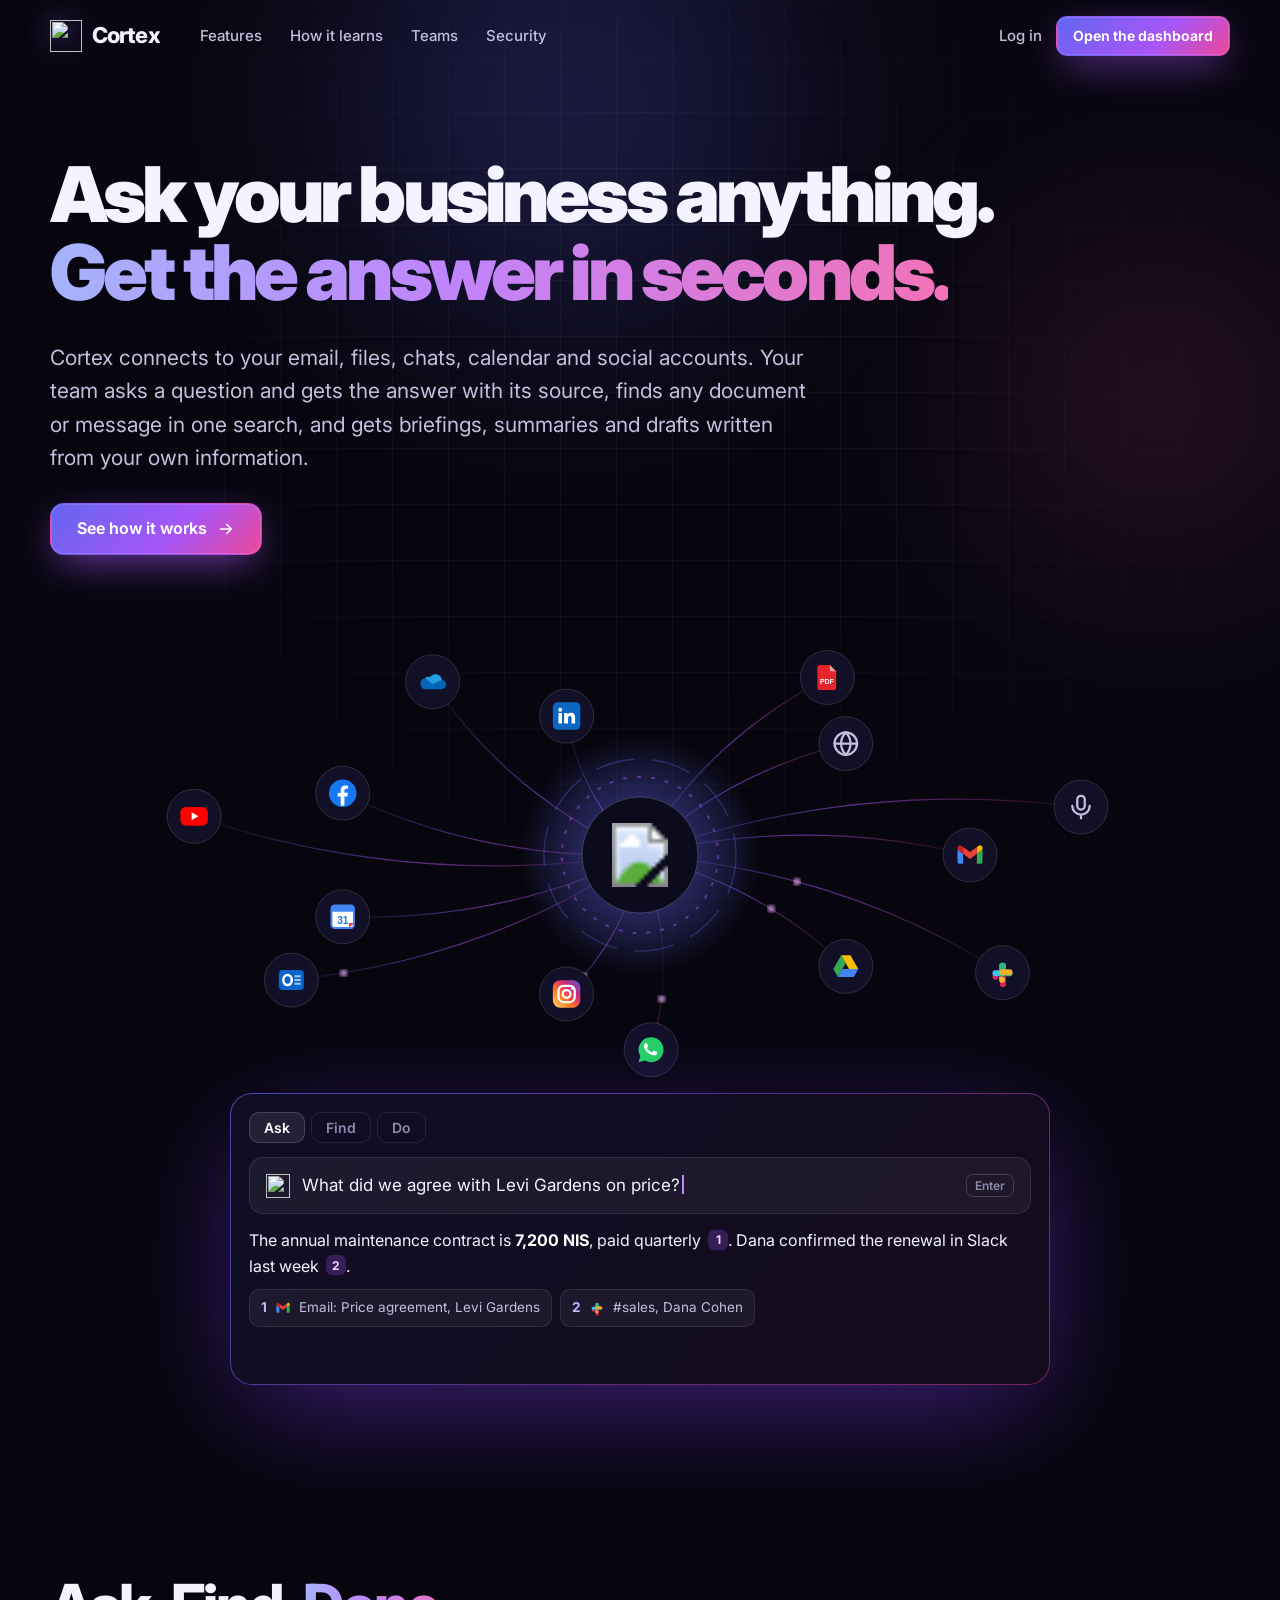
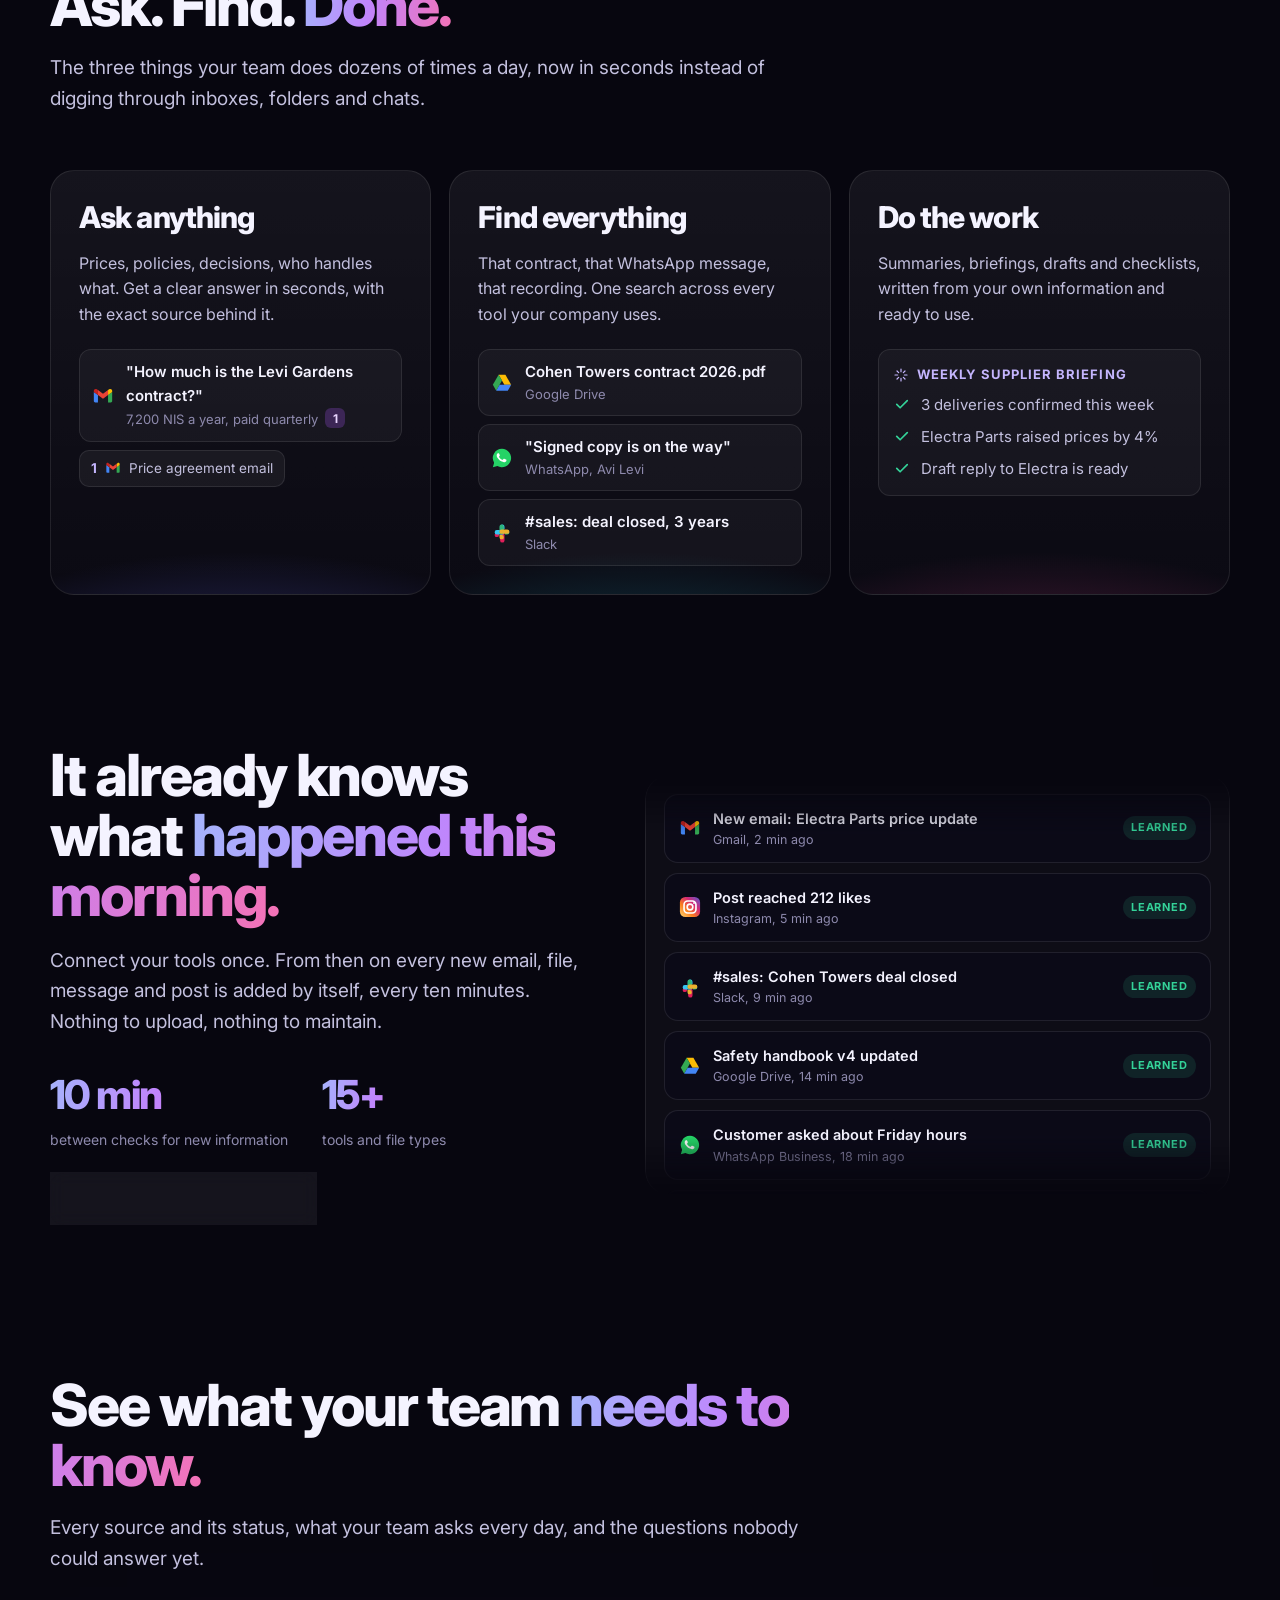
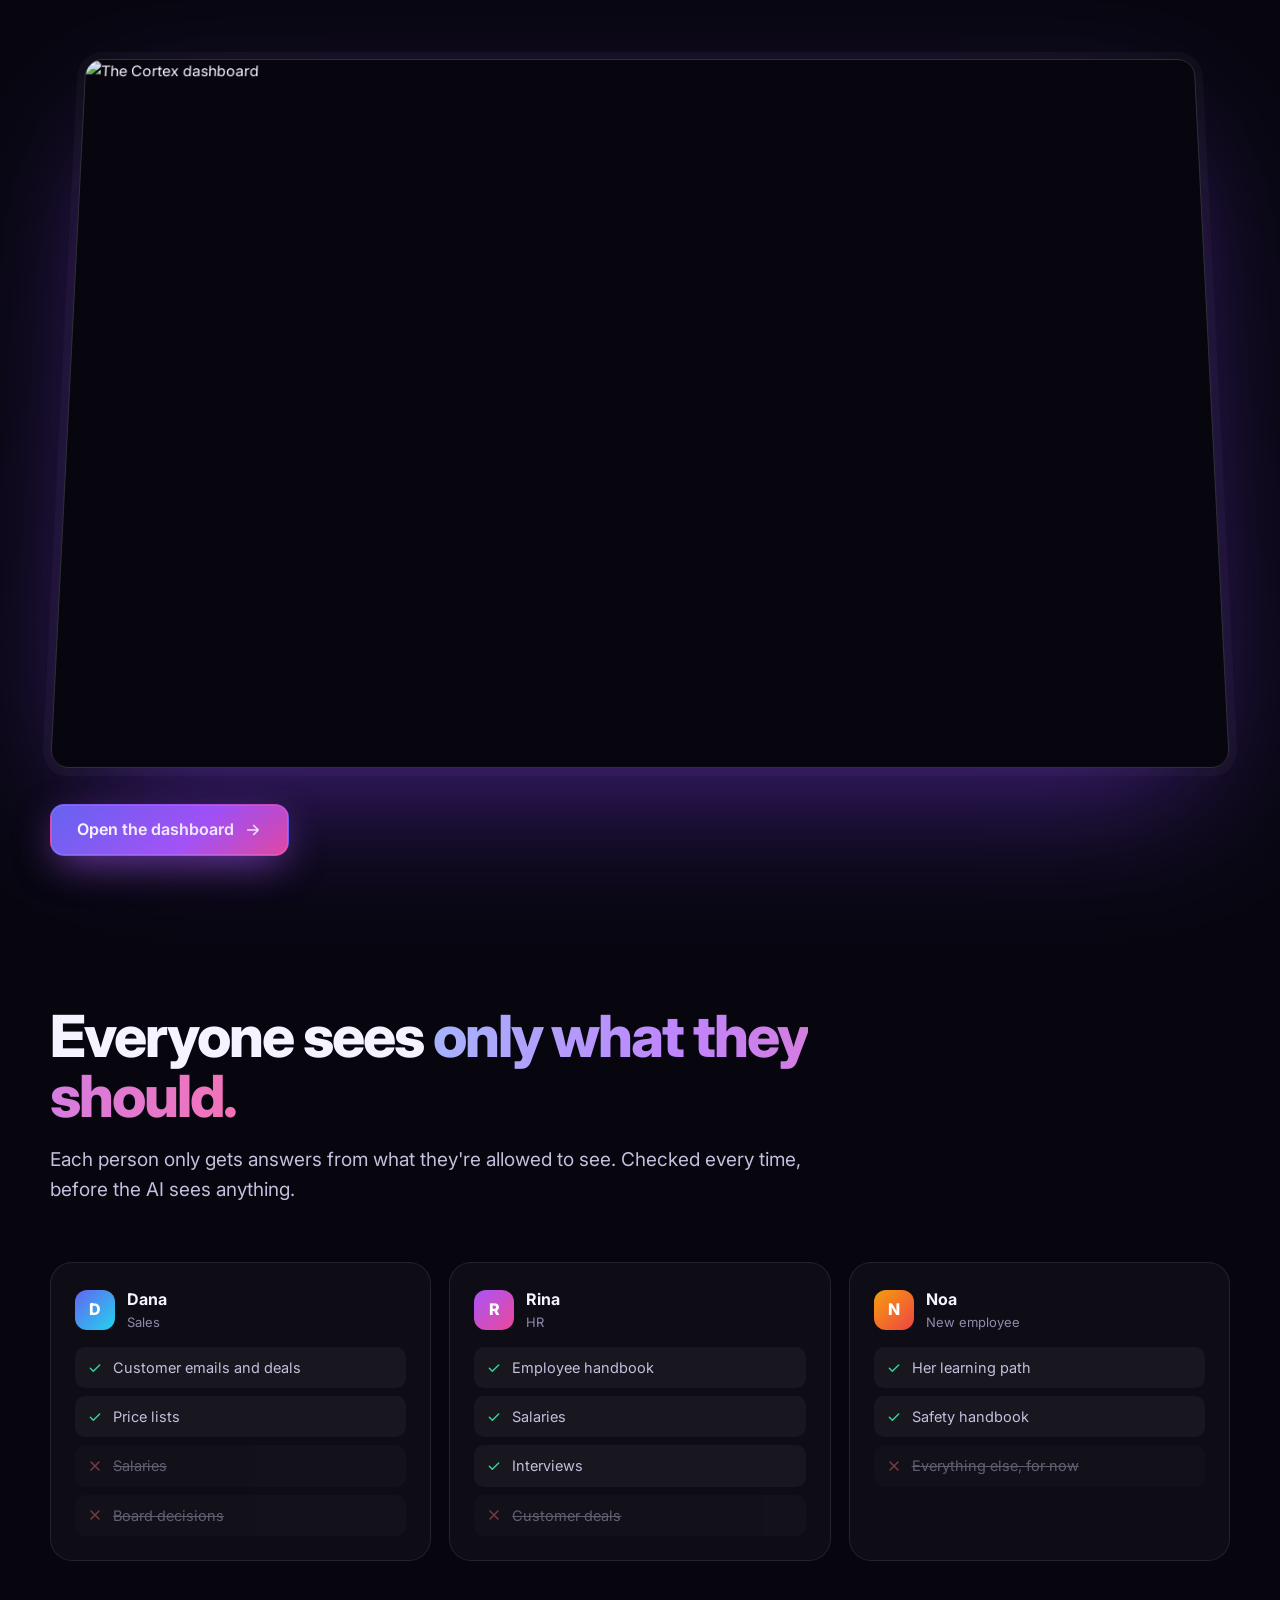
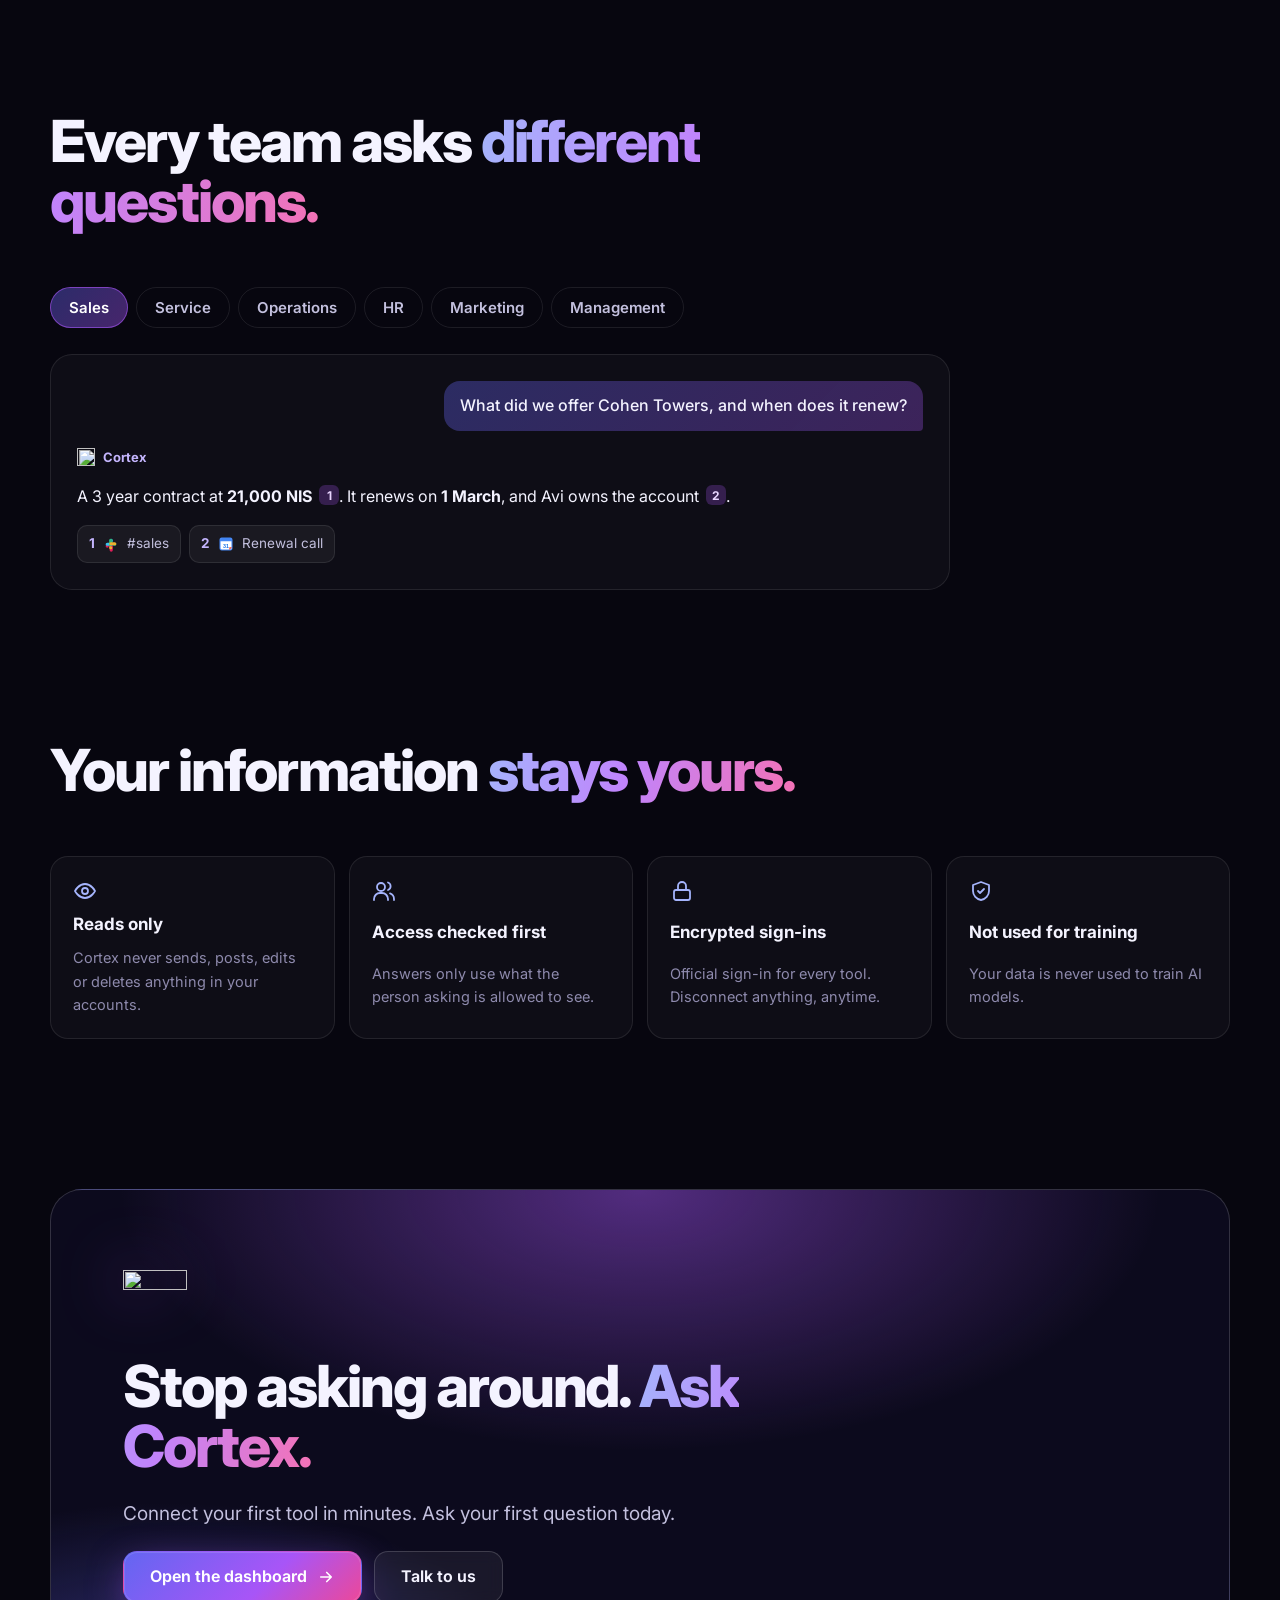
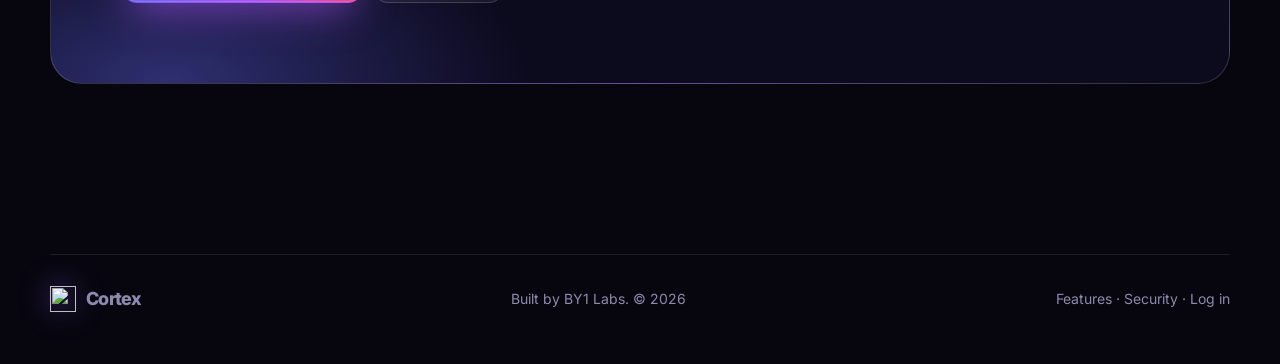
==== commit 4e273cde: "v0.9.7: website is the homepage, jump between website and dashboard - The website opens at the main " ====
--- a/app/static/site/index.html
+++ b/app/static/site/index.html
@@ -3,7 +3,7 @@
 <head>
 <meta charset="utf-8">
 <meta name="viewport" content="width=device-width, initial-scale=1">
-<title>Cortex | Your company already knows</title>
+<title>Cortex | Ask your business anything</title>
 <meta name="description" content="Cortex learns everything your business knows: emails, files, chats, meetings and social channels. Ask it anything, have it find anything, and let it do the work.">
 <link rel="icon" href="/static/cortex.svg" type="image/svg+xml">
 <link rel="preconnect" href="https://fonts.googleapis.com">
@@ -68,7 +68,7 @@
   .badge { display: inline-flex; align-items: center; gap: 10px; padding: 7px 16px 7px 8px; border-radius: 999px; font-size: 14px; color: var(--ink-2);
     background: rgba(255,255,255,.05); border: 1px solid var(--line-2); backdrop-filter: blur(6px); }
   .badge b { padding: 3px 10px; border-radius: 999px; font-size: 12px; color: #fff; background: linear-gradient(135deg, var(--indigo), var(--violet)); }
-  .hero h1 { font-size: clamp(40px, 6.1vw, 82px); font-weight: 900; letter-spacing: -.05em; line-height: 1.02; }
+  .hero h1 { font-size: clamp(40px, 6vw, 78px); font-weight: 900; letter-spacing: -.05em; line-height: 1.02; }
   .hero h1 span.line { white-space: nowrap; }
   @media (max-width: 760px) { .hero h1 span.line { white-space: normal; } }
   .hero .lead { max-width: 760px; font-size: clamp(17px, 1.9vw, 21px); }
@@ -261,10 +261,10 @@
   <div class="wrap nav">
     <a class="logo" href="#top"><img src="/static/cortex.svg" alt="">Cortex</a>
     <nav class="nav-links" aria-label="Main">
-      <a href="#what">What it does</a><a href="#learns">How it learns</a><a href="#teams">Teams</a><a href="#trust">Security</a>
+      <a href="#what">Features</a><a href="#learns">How it learns</a><a href="#teams">Teams</a><a href="#trust">Security</a>
     </nav>
-    <div class="nav-cta"><a class="login" href="/">Log in</a>
-      <a class="btn glow sm" href="/#home"><span class="hide-sm">Open the dashboard</span><span class="show-sm">Dashboard</span></a></div>
+    <div class="nav-cta"><a class="login" href="/app">Log in</a>
+      <a class="btn glow sm" href="/app#home"><span class="hide-sm">Open the dashboard</span><span class="show-sm">Dashboard</span></a></div>
   </div>
 </header>
 
@@ -273,11 +273,10 @@
   <section class="hero">
     <div class="glow-bg"></div><div class="grid-bg"></div>
     <div class="wrap">
-      <h1><span class="line">Your company already knows.</span><br><span class="grad line">Now it can tell you.</span></h1>
+      <h1><span class="line">Ask your business anything.</span><br><span class="grad line">Get the answer in seconds.</span></h1>
       <p class="lead">Cortex connects to your email, files, chats, calendar and social accounts. Your team asks a question and gets the answer with its source, finds any document or message in one search, and gets briefings, summaries and drafts written from your own information.</p>
       <div class="ctas">
-        <a class="btn glow" href="/#home">See how it works <svg><use href="#i-arrow"/></svg></a>
-        <a class="btn glass" href="#what">What it does</a>
+        <a class="btn glow" href="/app#home">See how it works <svg><use href="#i-arrow"/></svg></a>
       </div>
 
       <div class="brain" aria-hidden="true">
@@ -344,7 +343,7 @@
           <div class="stat"><b class="grad">10 min</b><span>between checks for new information</span></div>
           <div class="stat"><b class="grad">15+</b><span>tools and file types</span></div>
         </div>
-        <div><a class="btn glass" href="/#sources">See the Connection hub <svg><use href="#i-arrow"/></svg></a></div>
+        <div><a class="btn glass" href="/app#sources">See the Connection hub <svg><use href="#i-arrow"/></svg></a></div>
       </div>
       <div class="feed reveal" aria-hidden="true"><div class="feed-track" id="feed"></div></div>
     </div>
@@ -356,7 +355,7 @@
       <div class="center-head reveal"><h2>See what your team <span class="grad">needs to know.</span></h2>
         <p class="lead">Every source and its status, what your team asks every day, and the questions nobody could answer yet.</p></div>
       <div class="screens reveal"><div class="screen"><img src="/static/site/img/home.png" alt="The Cortex dashboard" width="2880" height="1800" loading="lazy"></div></div>
-      <div class="screen-cta"><a class="btn glow" href="/#home">Open the dashboard <svg><use href="#i-arrow"/></svg></a></div>
+      <div class="screen-cta"><a class="btn glow" href="/app#home">Open the dashboard <svg><use href="#i-arrow"/></svg></a></div>
     </div>
   </section>
 
@@ -408,7 +407,7 @@
         <img src="/static/cortex.svg" alt="" width="64" height="64" style="filter:drop-shadow(0 0 30px rgba(168,85,247,.8))">
         <h2>Stop asking around. <span class="grad">Ask Cortex.</span></h2>
         <p class="lead">Connect your first tool in minutes. Ask your first question today.</p>
-        <div class="ctas"><a class="btn glow" href="/#home">Open the dashboard <svg><use href="#i-arrow"/></svg></a>
+        <div class="ctas"><a class="btn glow" href="/app#home">Open the dashboard <svg><use href="#i-arrow"/></svg></a>
           <a class="btn glass" href="https://by1labs.com" target="_blank" rel="noopener">Talk to us</a></div>
       </div>
     </div>
@@ -419,7 +418,7 @@
   <div class="wrap">
     <a class="logo" href="#top" style="font-size:18px"><img src="/static/cortex.svg" alt="" style="width:26px;height:26px">Cortex</a>
     <span>Built by <a href="https://by1labs.com" target="_blank" rel="noopener">BY1 Labs</a>. © <span id="year">2026</span></span>
-    <span><a href="#what">What it does</a> · <a href="#trust">Security</a> · <a href="/">Log in</a></span>
+    <span><a href="#what">Features</a> · <a href="#trust">Security</a> · <a href="/app">Log in</a></span>
   </div>
 </footer>
 
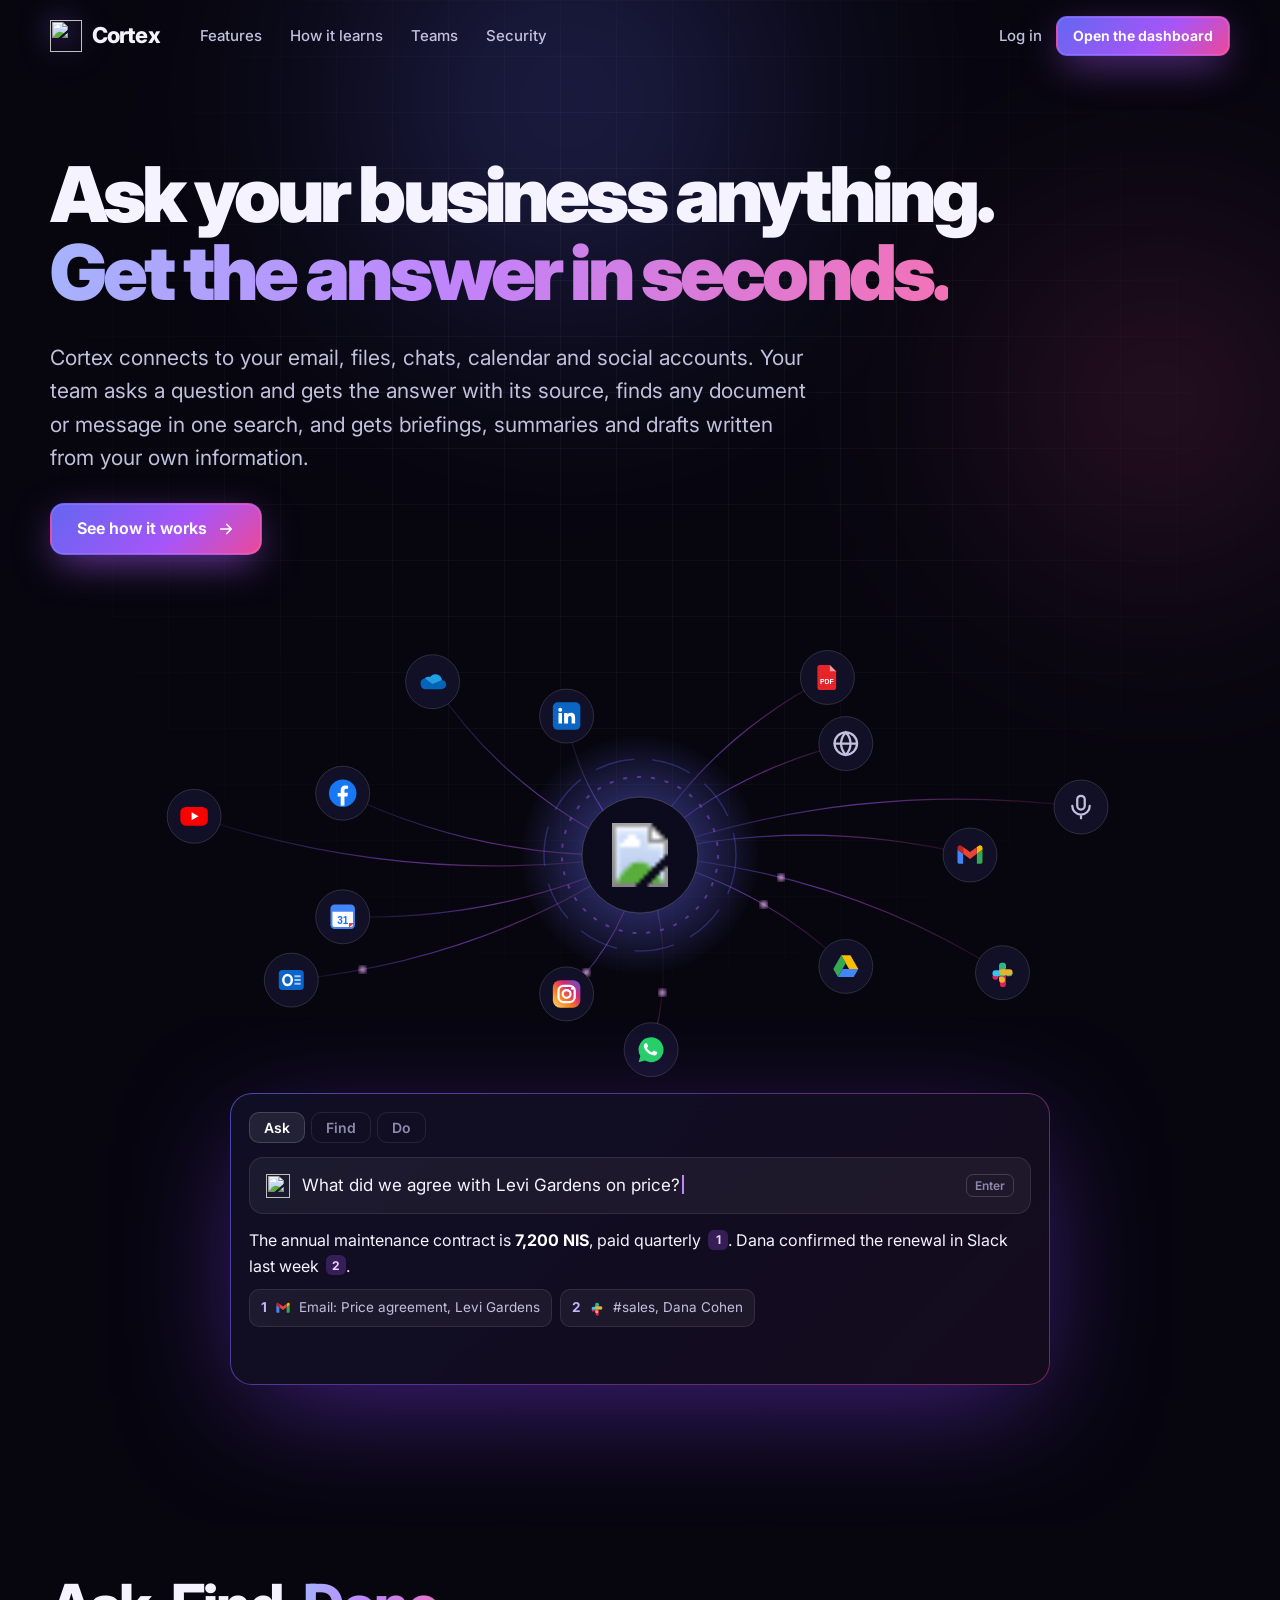
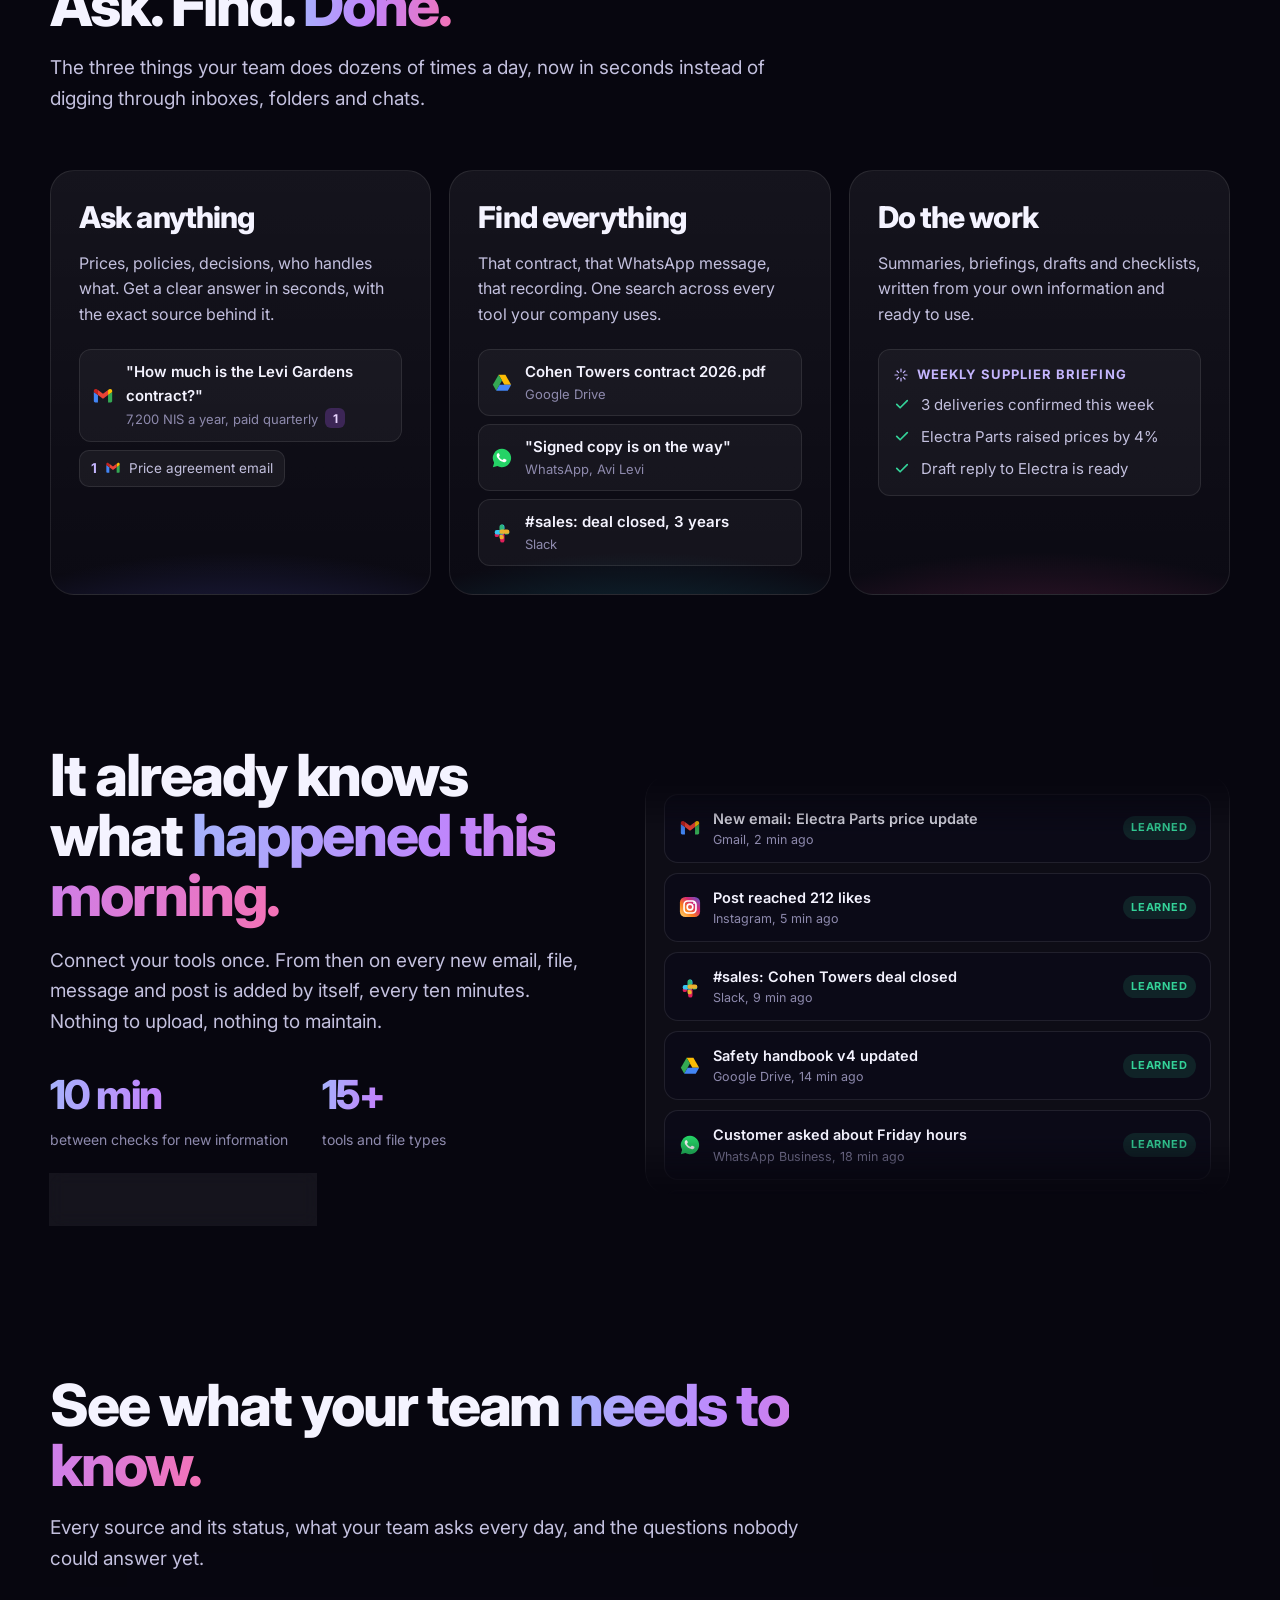
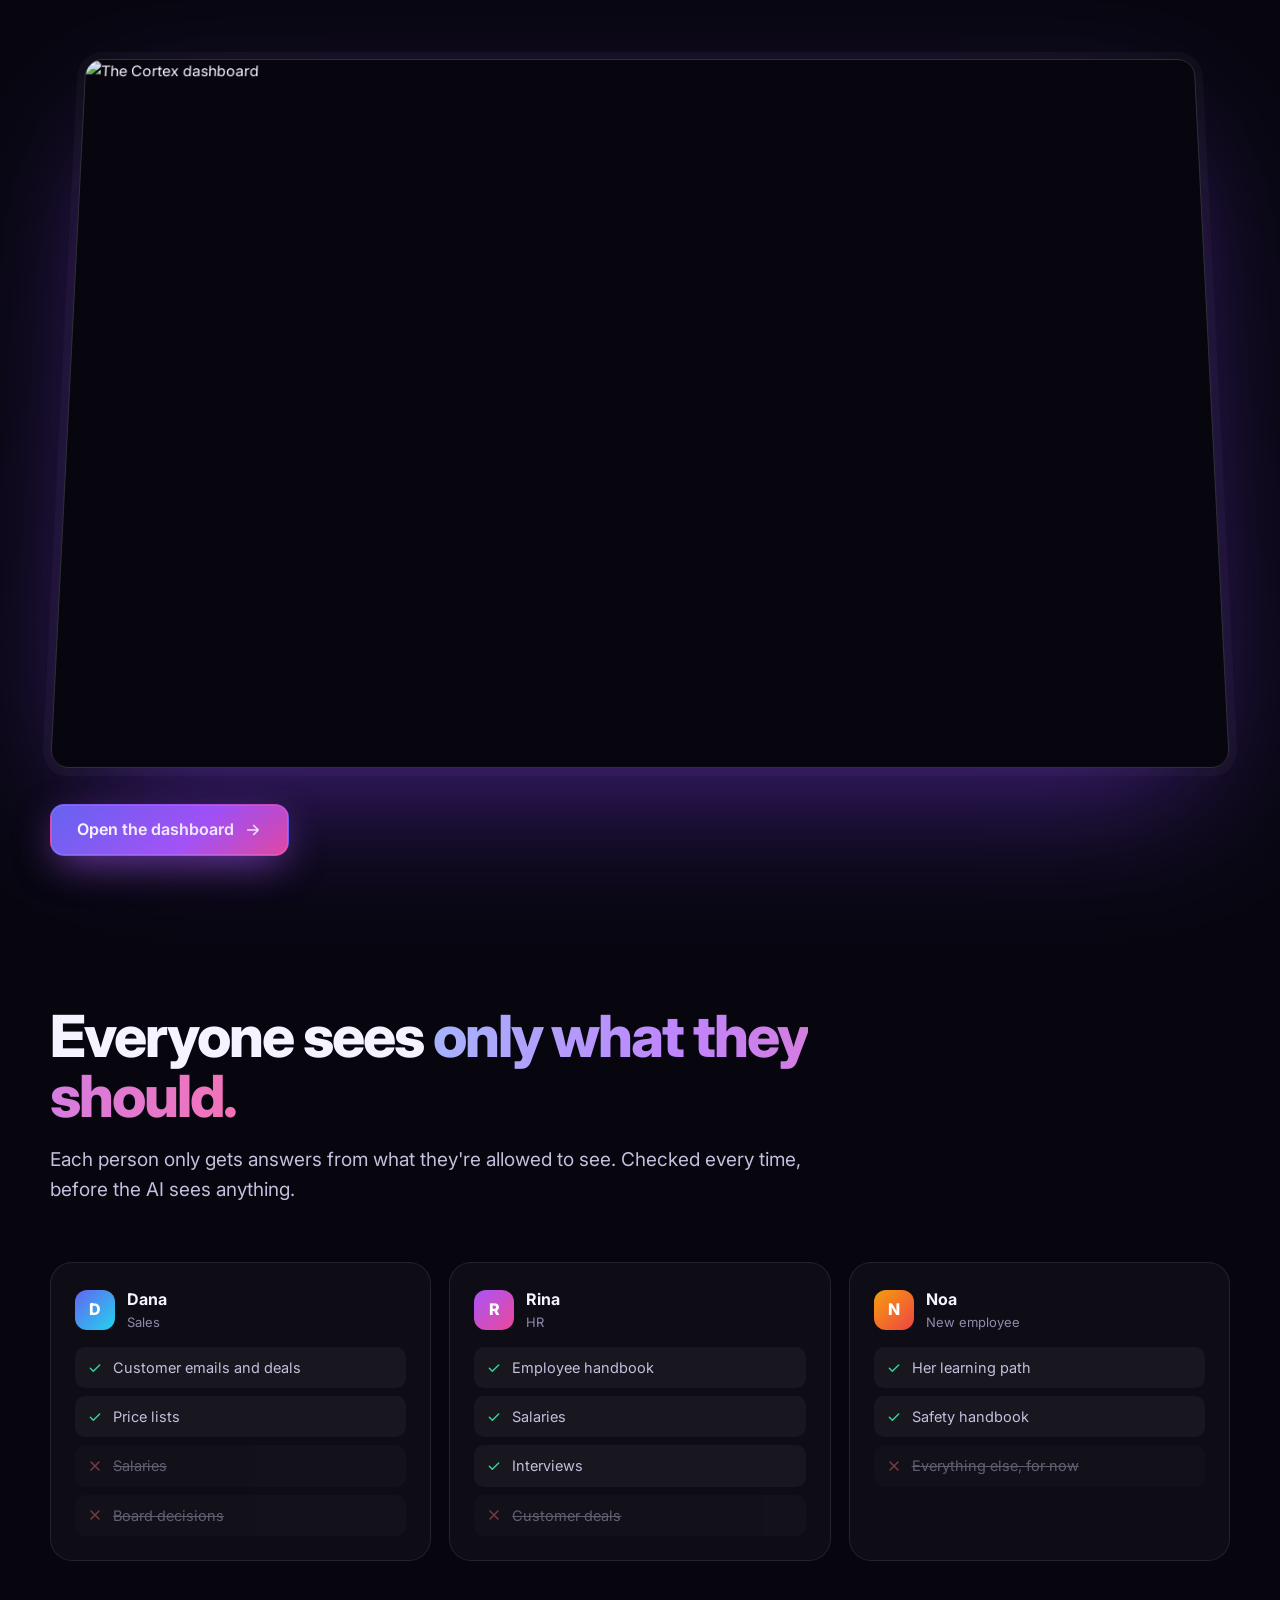
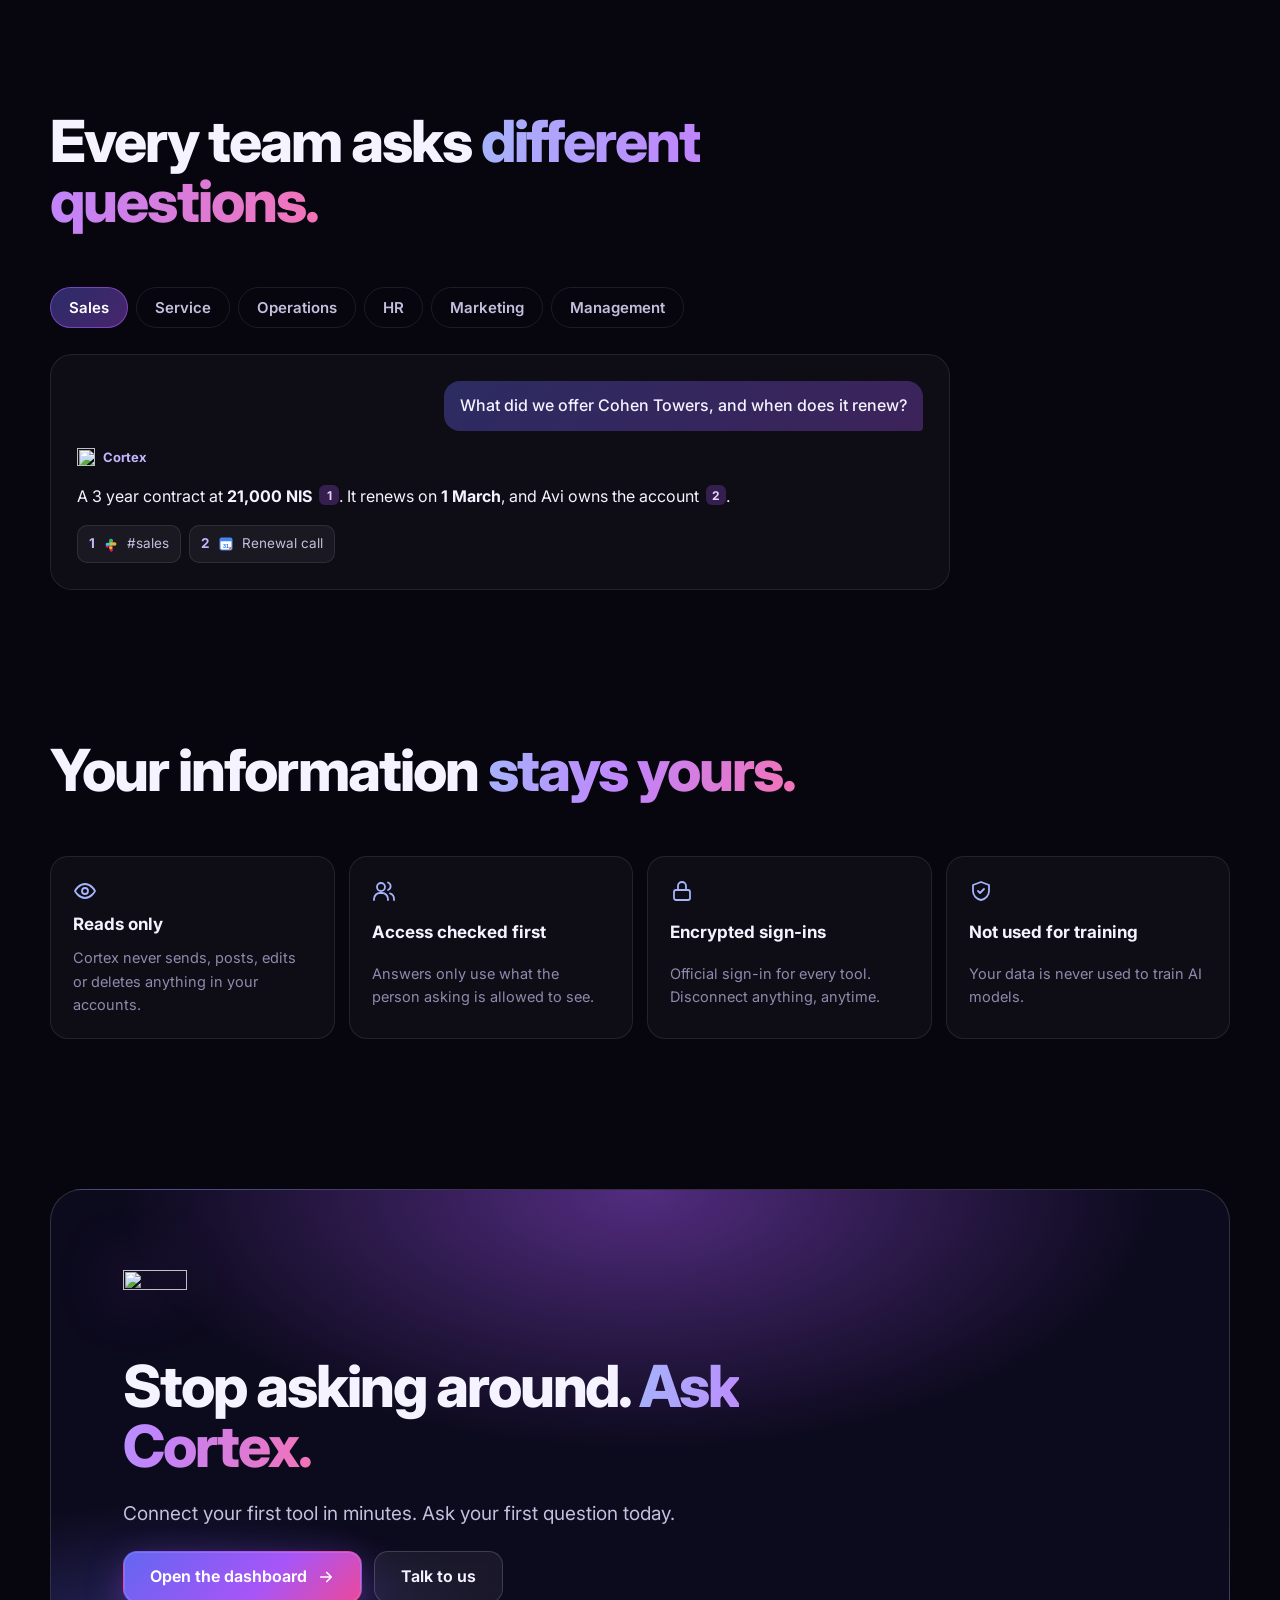
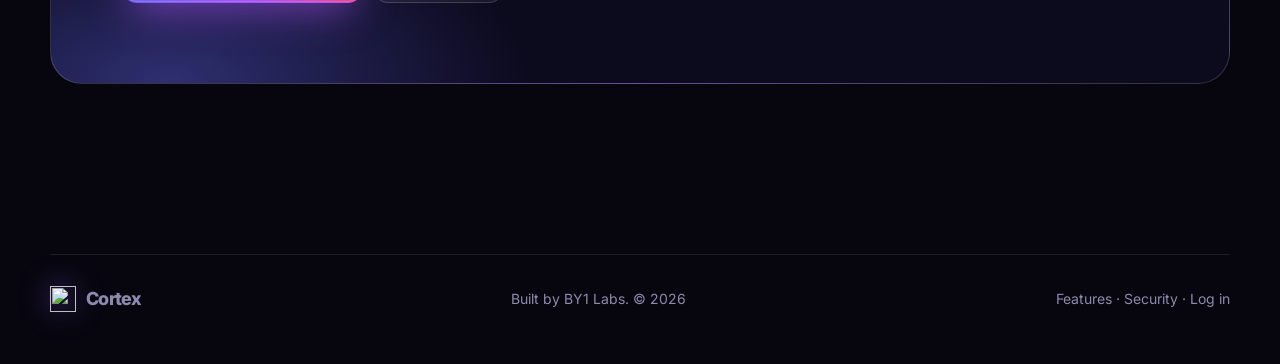
==== commit 0a4f5fdd: "Today: meetings and what needs your attention, email drafts, cleaner pages (0.11.0) - Today page for" ====
--- a/app/static/site/index.html
+++ b/app/static/site/index.html
@@ -264,7 +264,7 @@
       <a href="#what">Features</a><a href="#learns">How it learns</a><a href="#teams">Teams</a><a href="#trust">Security</a>
     </nav>
     <div class="nav-cta"><a class="login" href="/app">Log in</a>
-      <a class="btn glow sm" href="/app#home"><span class="hide-sm">Open the dashboard</span><span class="show-sm">Dashboard</span></a></div>
+      <a class="btn glow sm" href="/app"><span class="hide-sm">Open the dashboard</span><span class="show-sm">Dashboard</span></a></div>
   </div>
 </header>
 
@@ -276,7 +276,7 @@
       <h1><span class="line">Ask your business anything.</span><br><span class="grad line">Get the answer in seconds.</span></h1>
       <p class="lead">Cortex connects to your email, files, chats, calendar and social accounts. Your team asks a question and gets the answer with its source, finds any document or message in one search, and gets briefings, summaries and drafts written from your own information.</p>
       <div class="ctas">
-        <a class="btn glow" href="/app#home">See how it works <svg><use href="#i-arrow"/></svg></a>
+        <a class="btn glow" href="/app">See how it works <svg><use href="#i-arrow"/></svg></a>
       </div>
 
       <div class="brain" aria-hidden="true">
@@ -355,7 +355,7 @@
       <div class="center-head reveal"><h2>See what your team <span class="grad">needs to know.</span></h2>
         <p class="lead">Every source and its status, what your team asks every day, and the questions nobody could answer yet.</p></div>
       <div class="screens reveal"><div class="screen"><img src="/static/site/img/home.png" alt="The Cortex dashboard" width="2880" height="1800" loading="lazy"></div></div>
-      <div class="screen-cta"><a class="btn glow" href="/app#home">Open the dashboard <svg><use href="#i-arrow"/></svg></a></div>
+      <div class="screen-cta"><a class="btn glow" href="/app">Open the dashboard <svg><use href="#i-arrow"/></svg></a></div>
     </div>
   </section>
 
@@ -407,7 +407,7 @@
         <img src="/static/cortex.svg" alt="" width="64" height="64" style="filter:drop-shadow(0 0 30px rgba(168,85,247,.8))">
         <h2>Stop asking around. <span class="grad">Ask Cortex.</span></h2>
         <p class="lead">Connect your first tool in minutes. Ask your first question today.</p>
-        <div class="ctas"><a class="btn glow" href="/app#home">Open the dashboard <svg><use href="#i-arrow"/></svg></a>
+        <div class="ctas"><a class="btn glow" href="/app">Open the dashboard <svg><use href="#i-arrow"/></svg></a>
           <a class="btn glass" href="https://by1labs.com" target="_blank" rel="noopener">Talk to us</a></div>
       </div>
     </div>
